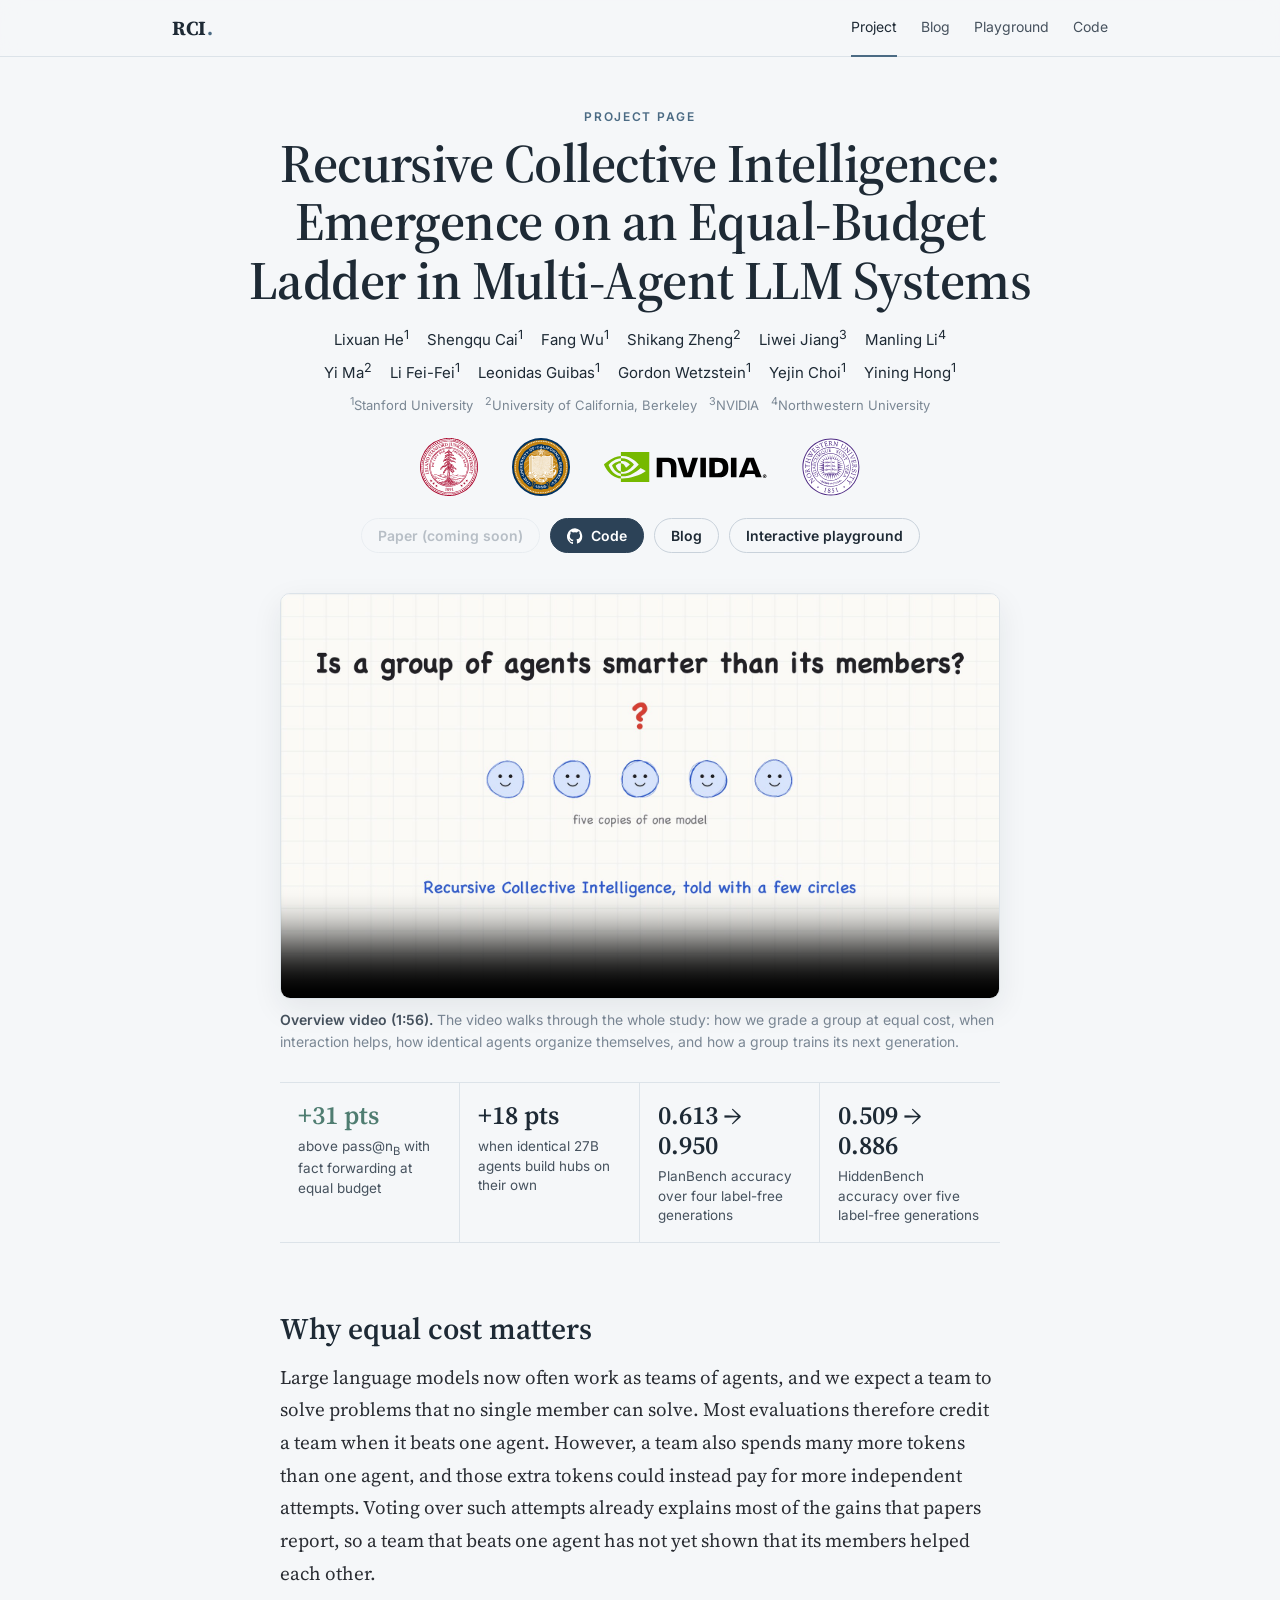
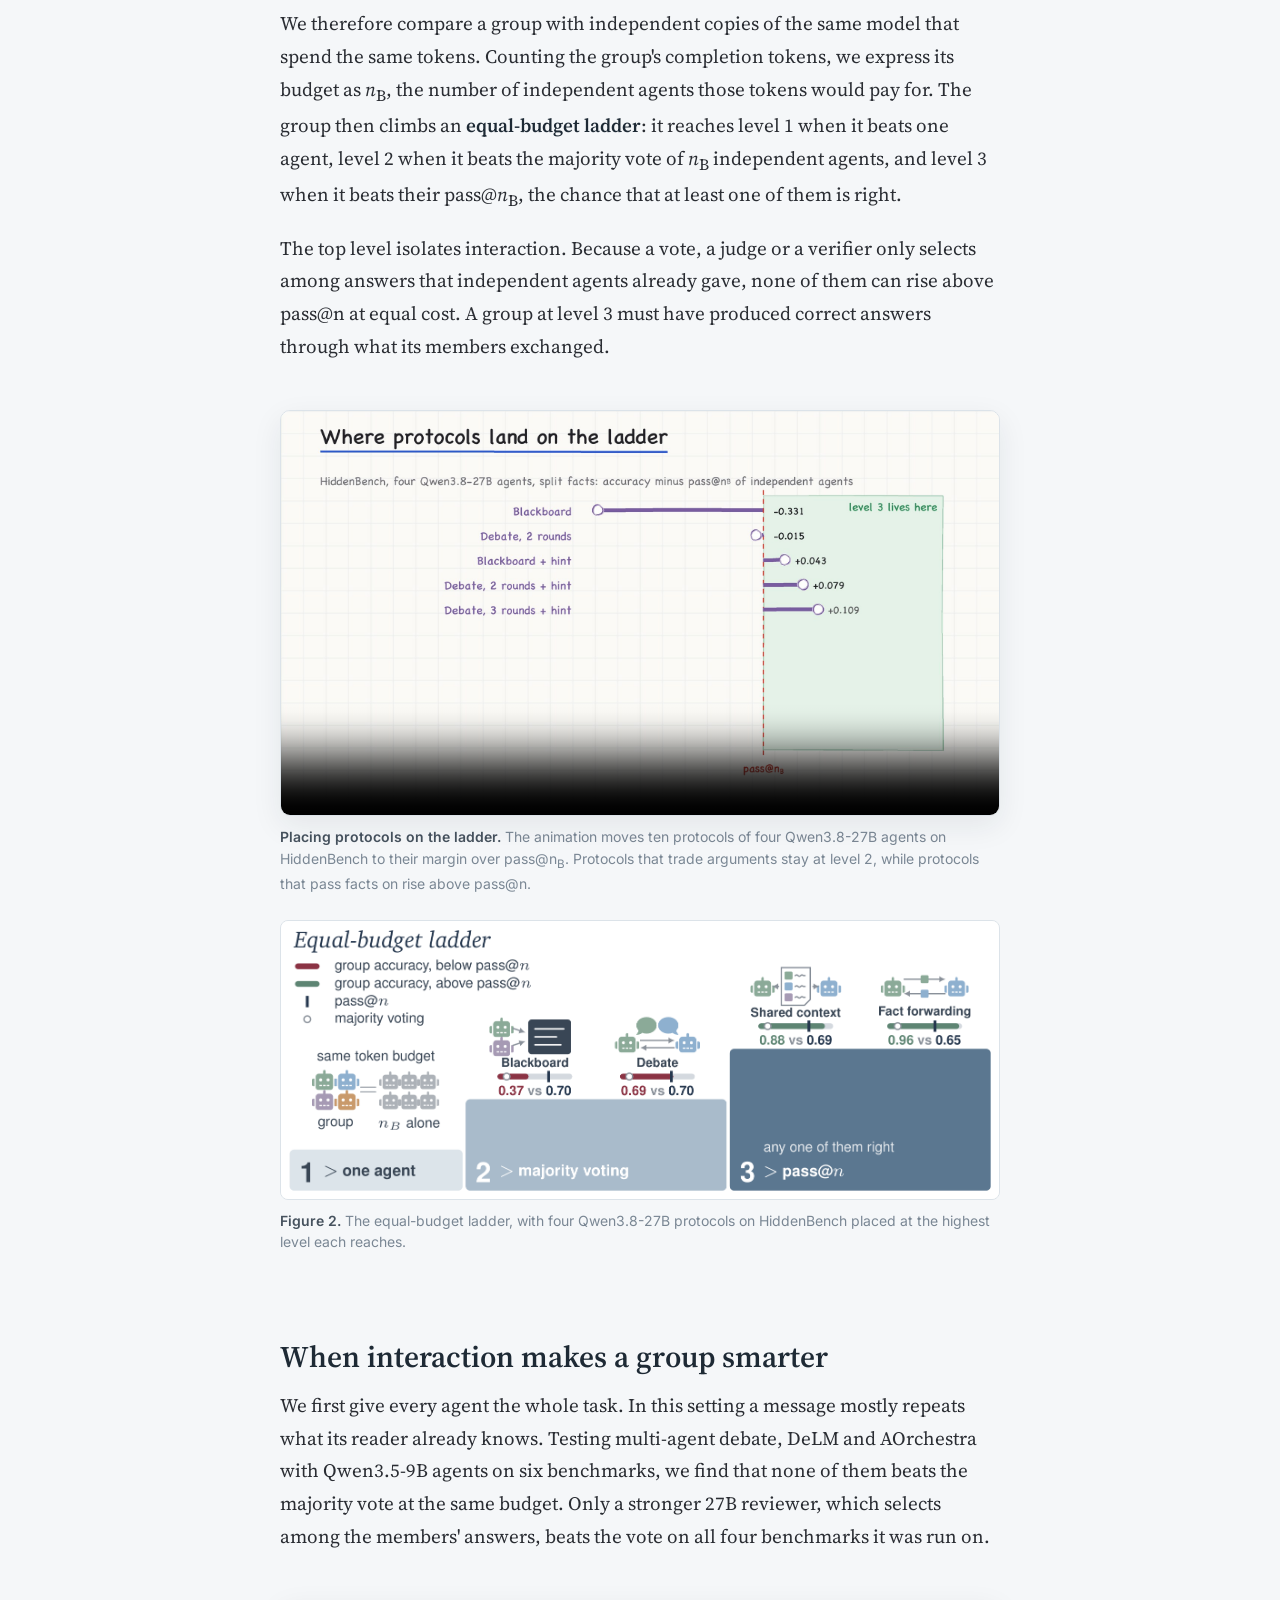
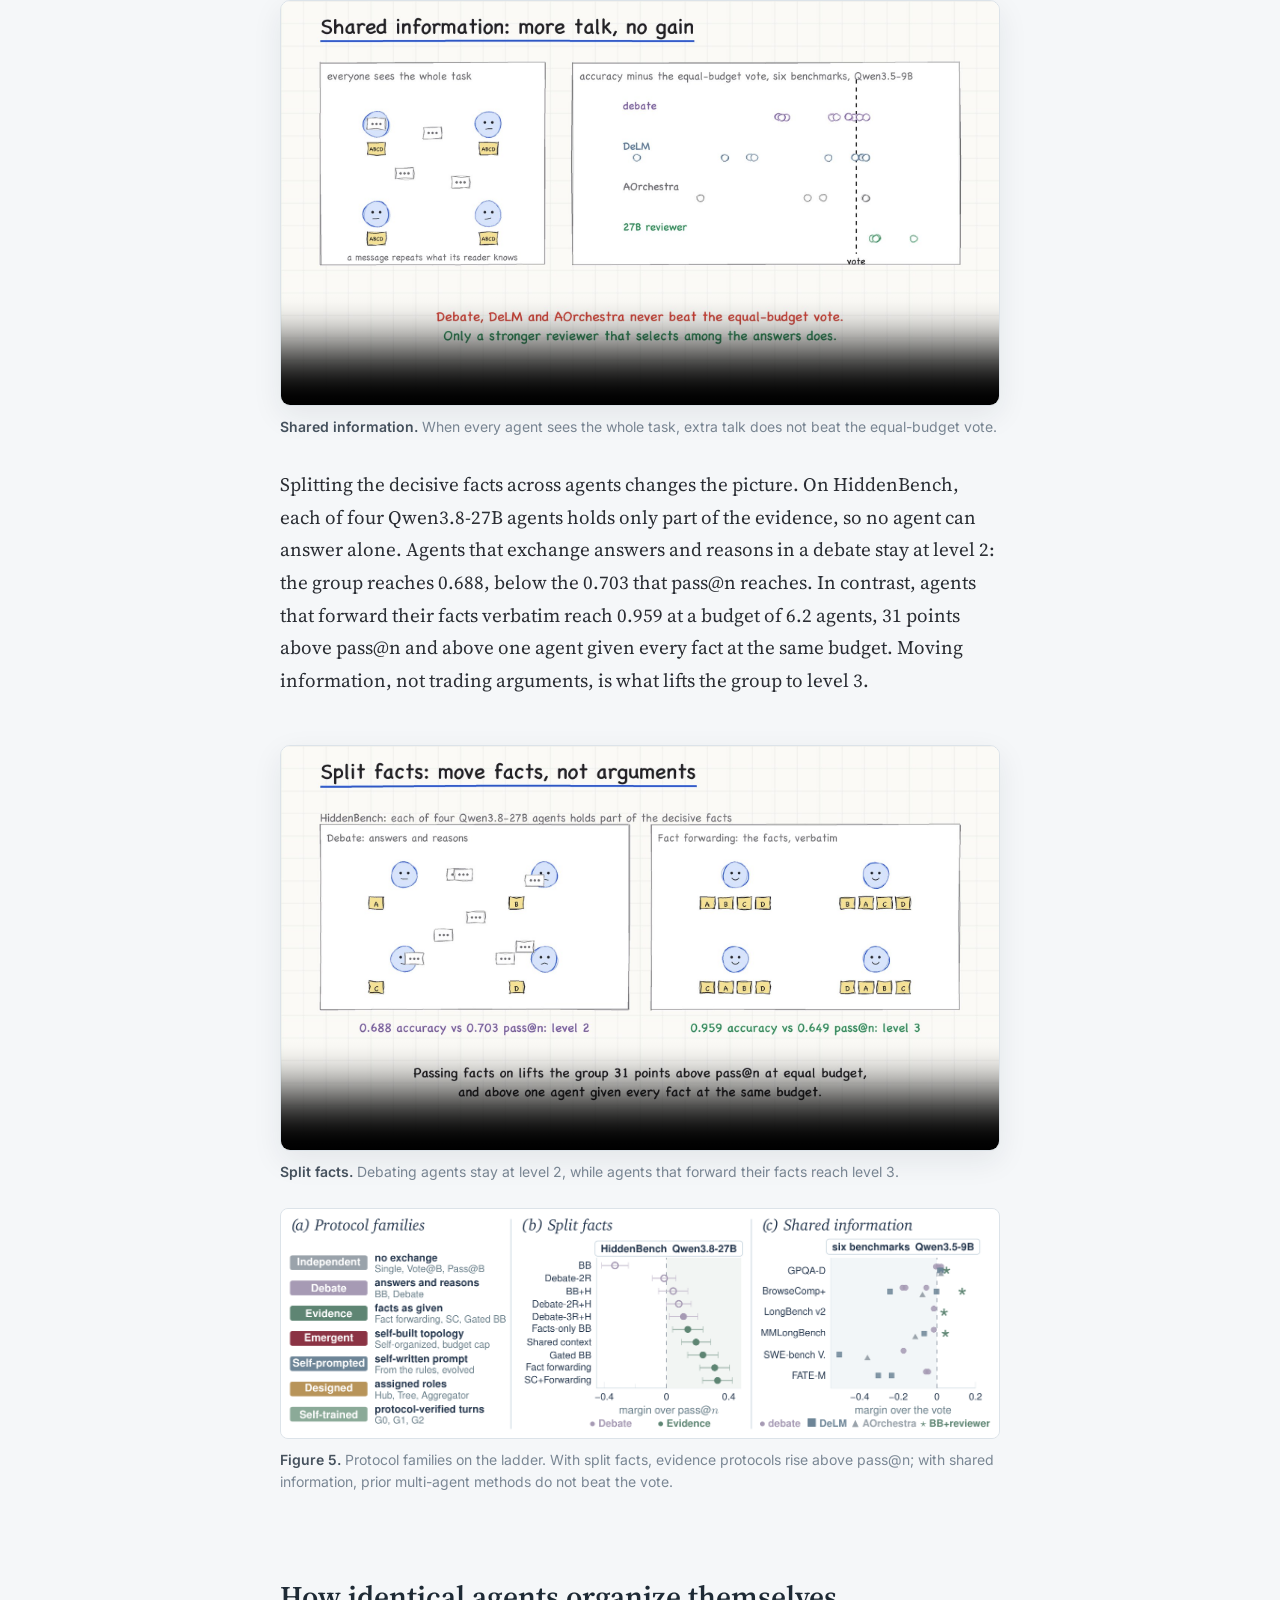
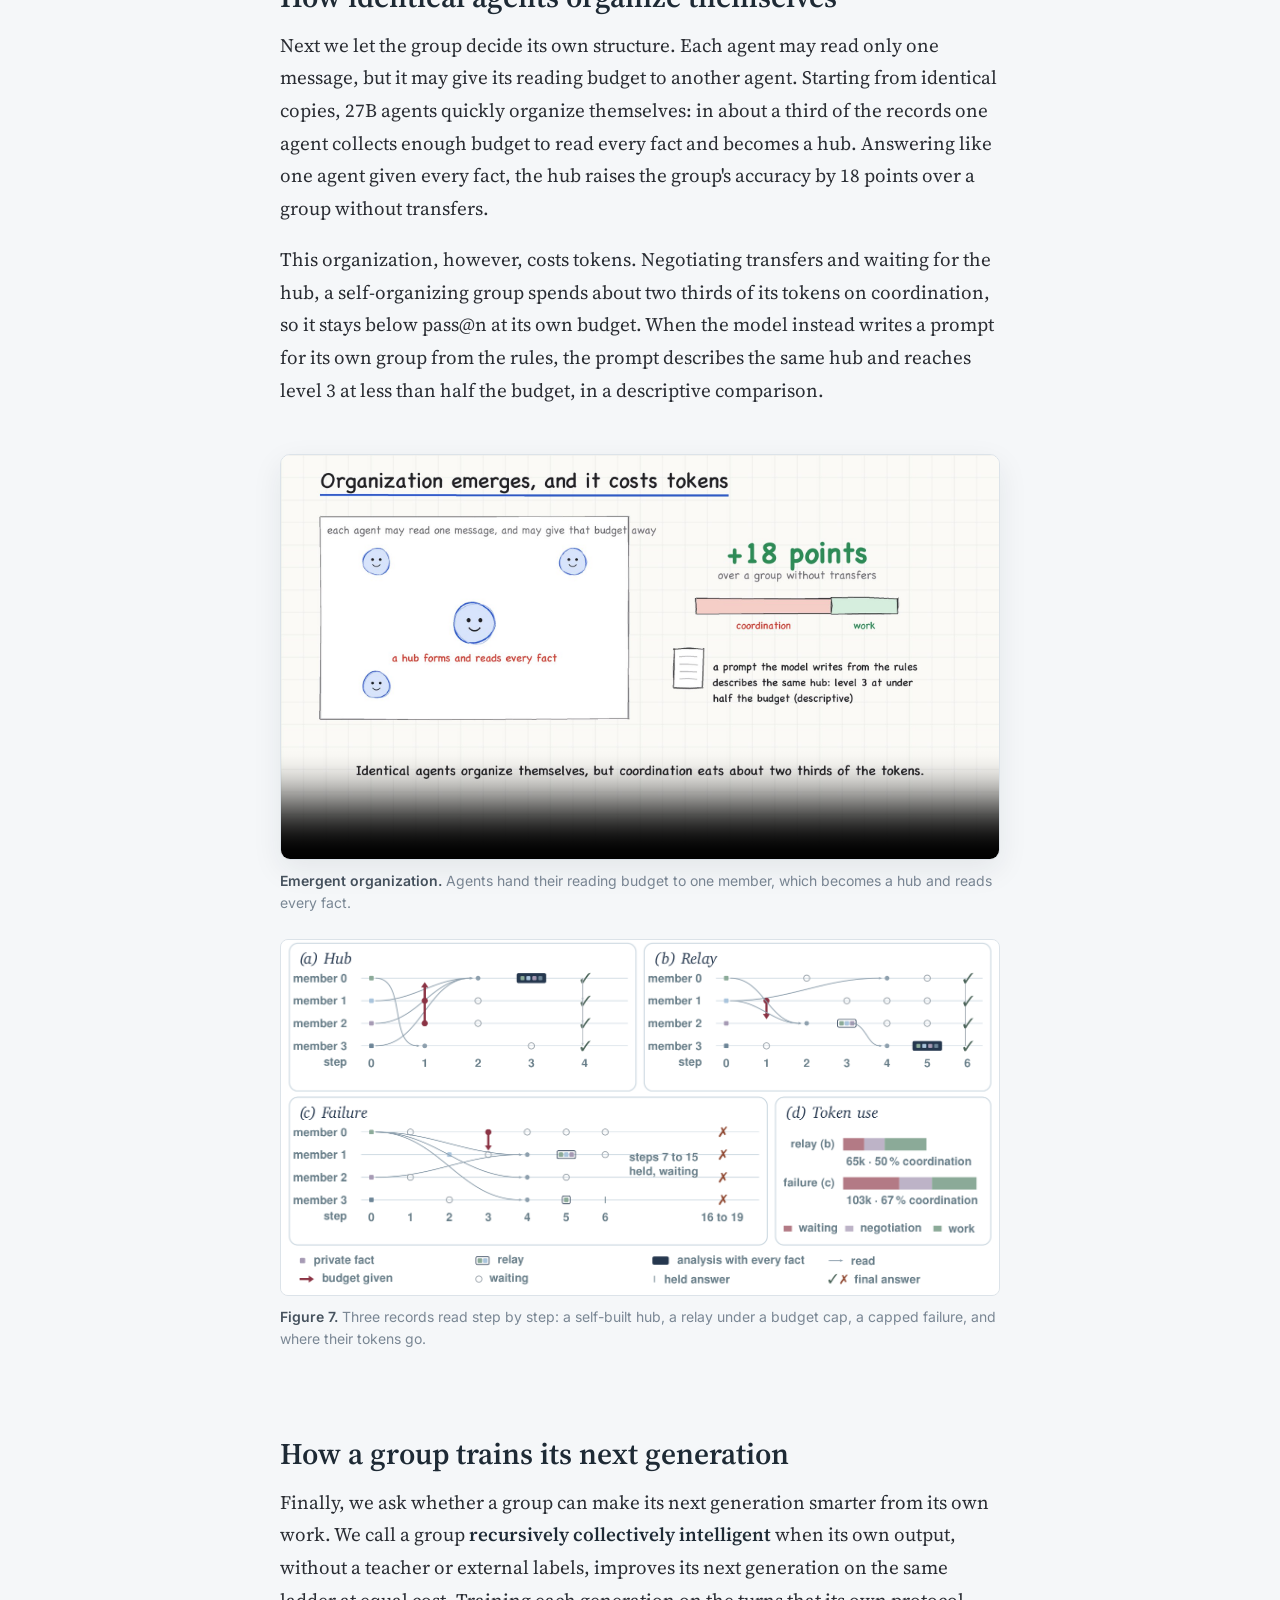
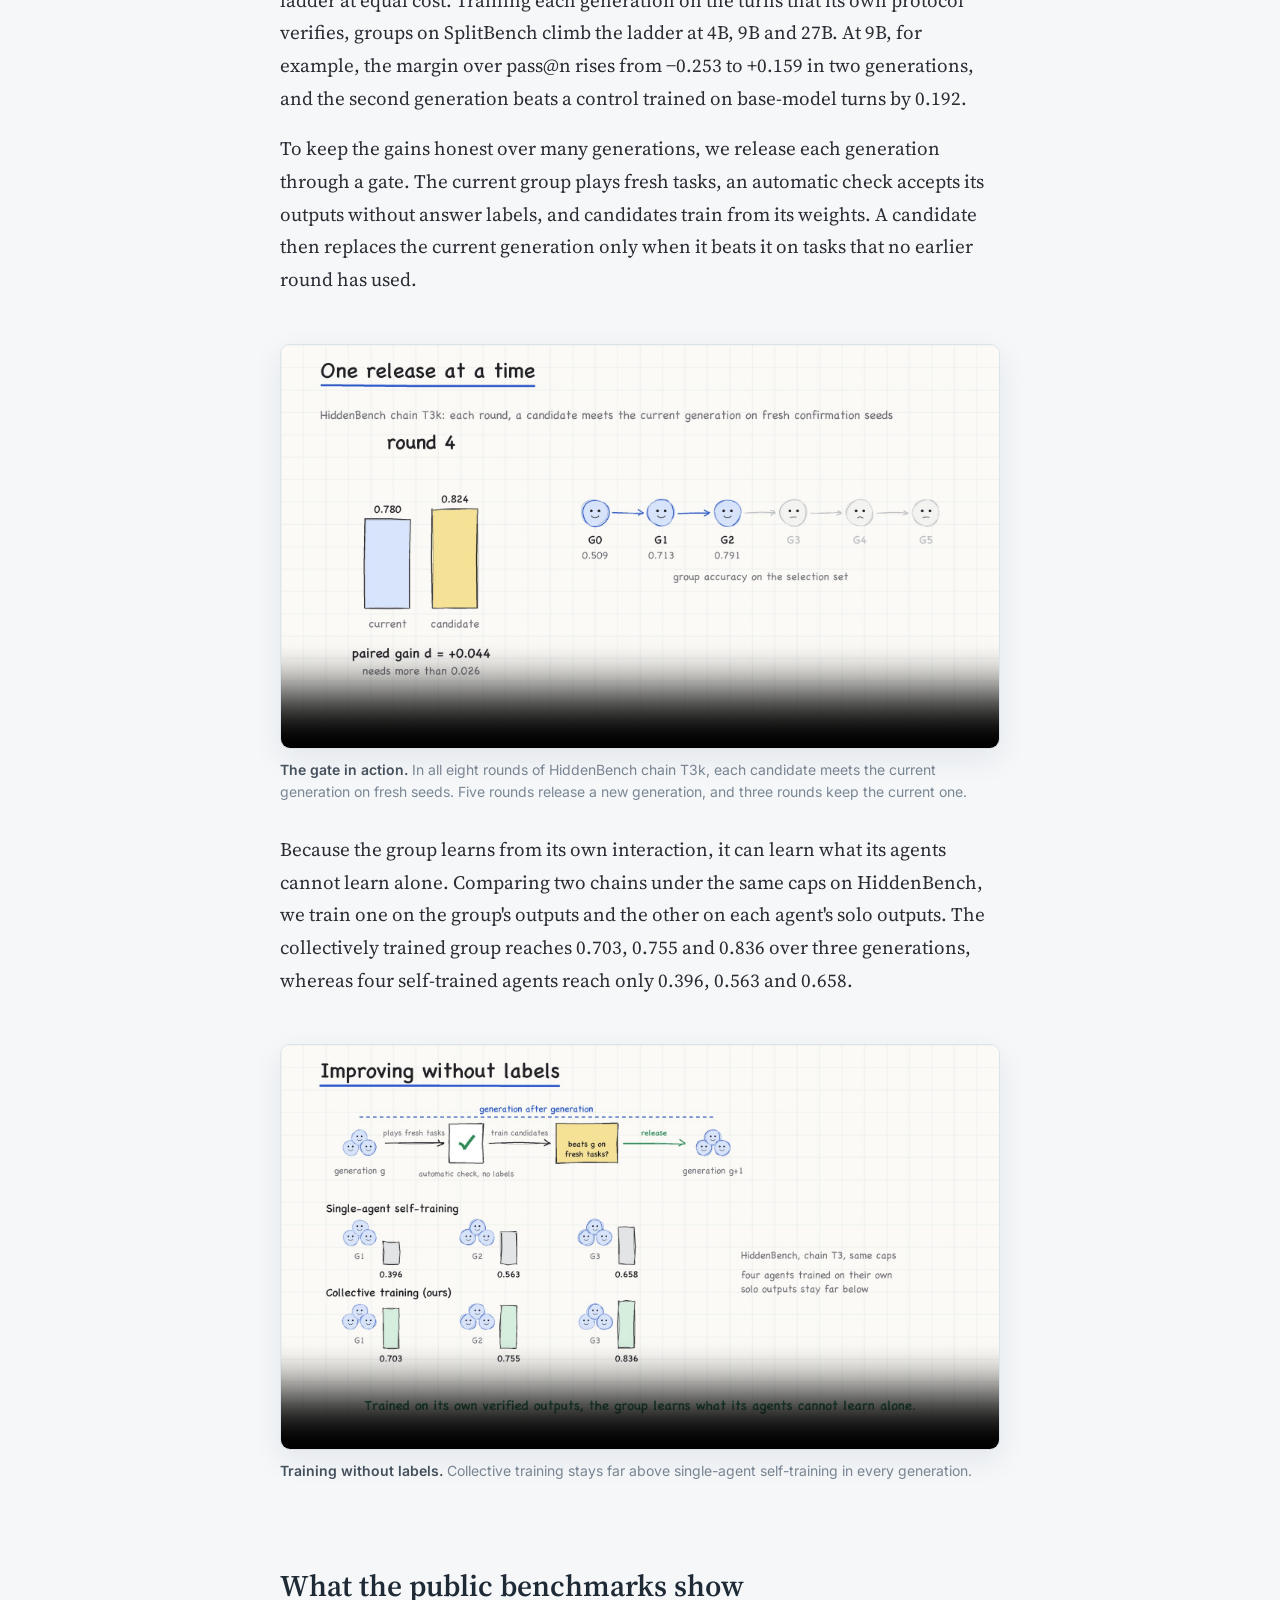
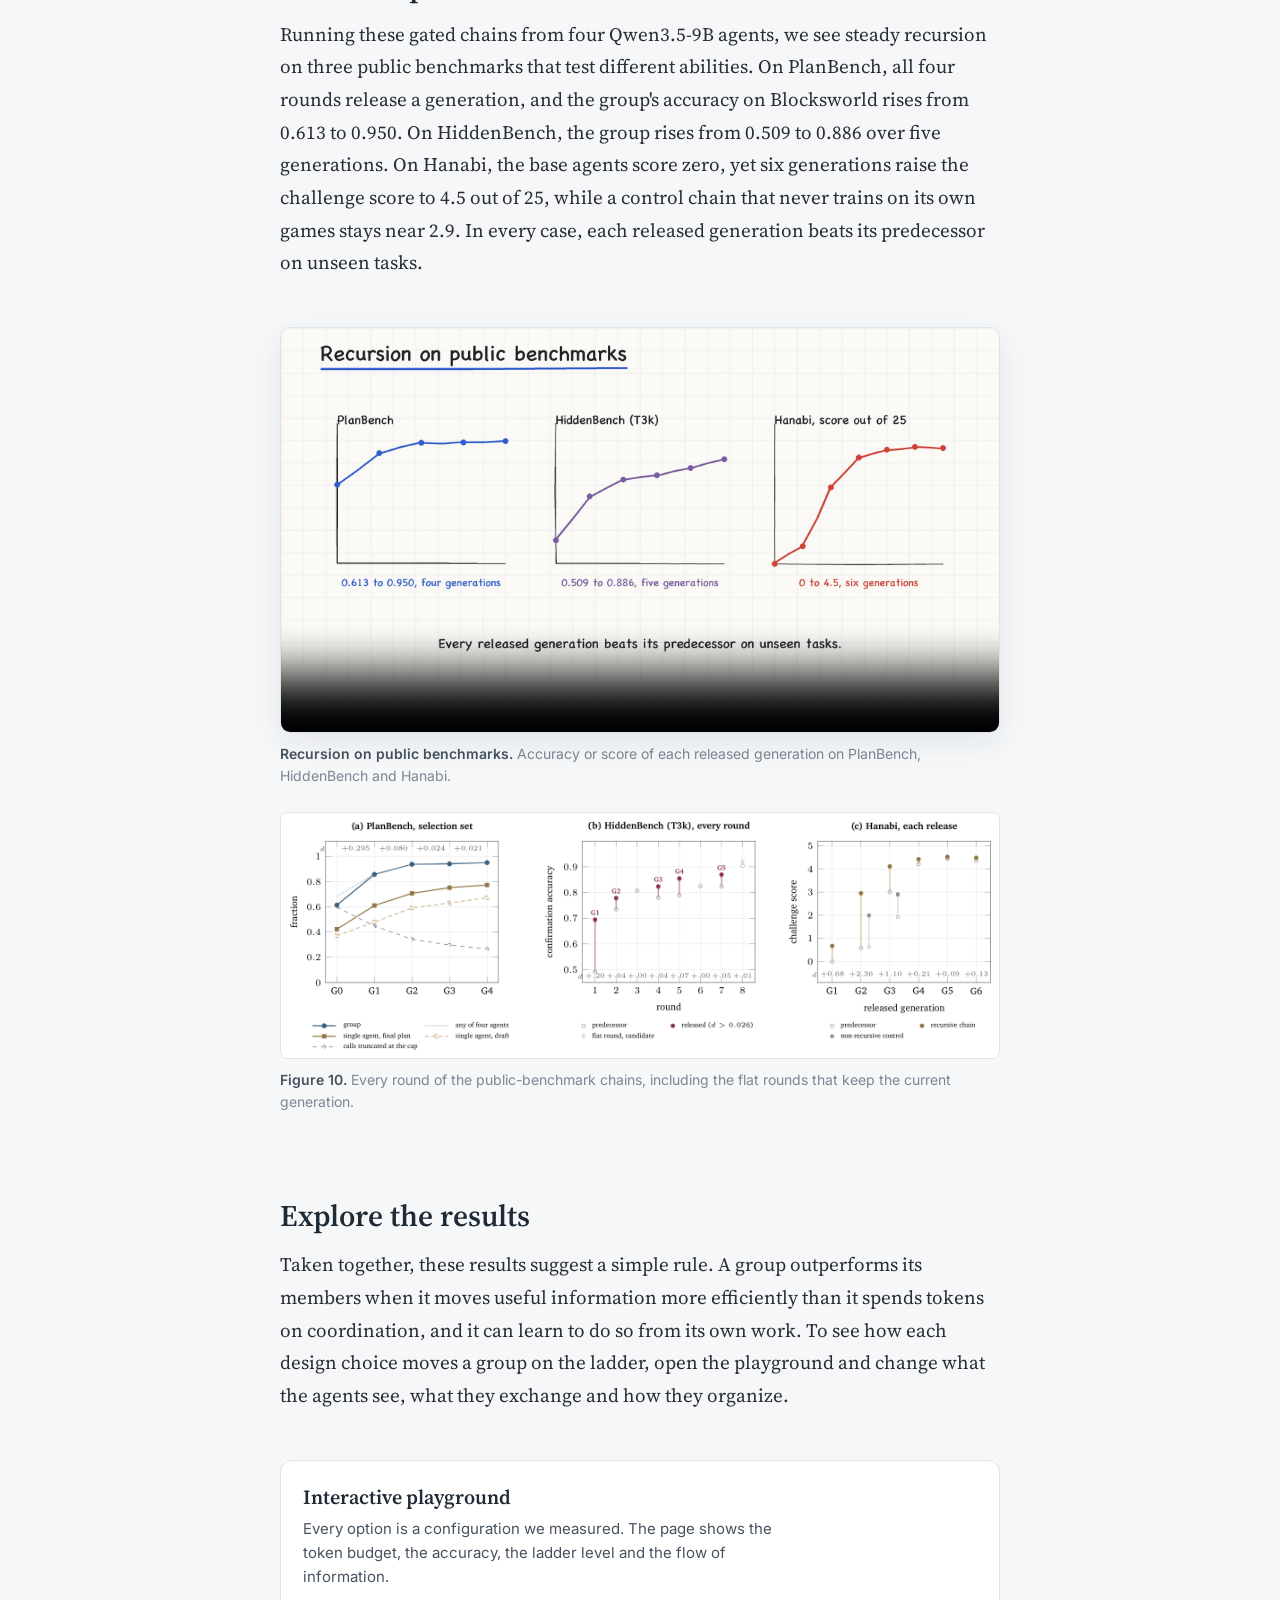
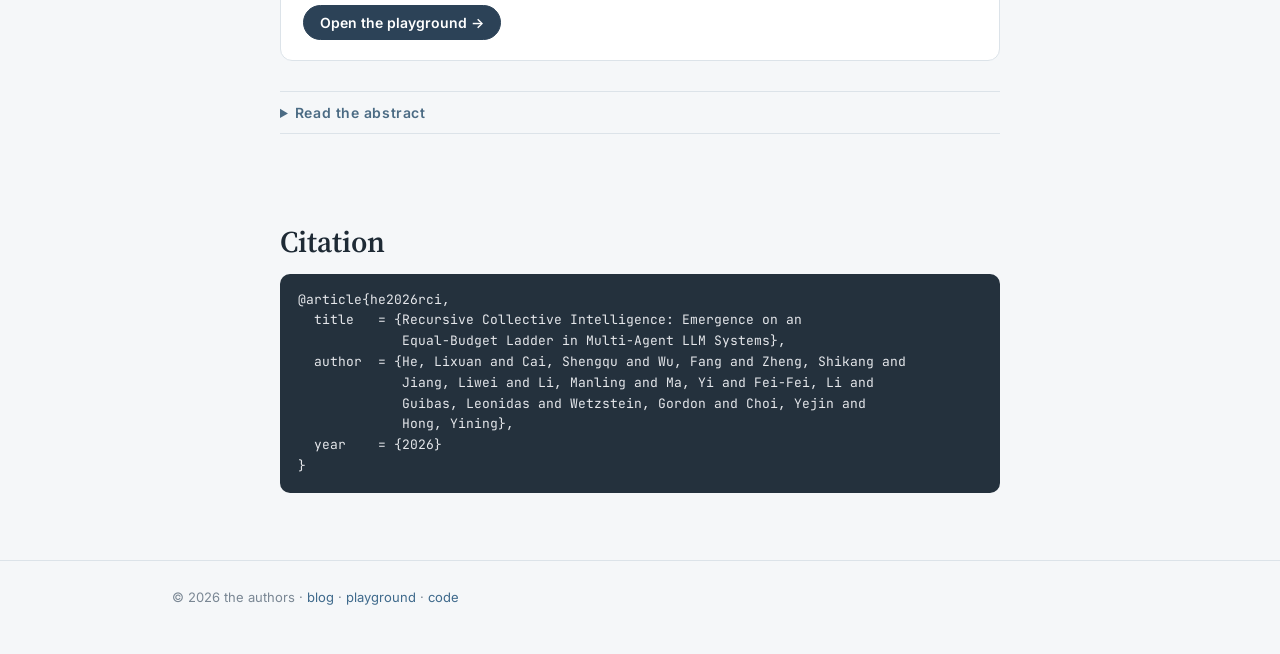
==== index.html @ ccfef48d "Homepage: authors in two rows; affiliation logos (Stanford, UC Berkeley, NVIDIA, Northwestern) Co-Au" ====
<!DOCTYPE html>
<html lang="en">
<head>
<meta charset="utf-8">
<meta name="viewport" content="width=device-width, initial-scale=1, viewport-fit=cover">
<title>Recursive Collective Intelligence</title>
<meta name="description" content="Recursive Collective Intelligence: Emergence on an Equal-Budget Ladder in Multi-Agent LLM Systems.">
<meta property="og:title" content="Recursive Collective Intelligence">
<meta property="og:description" content="When does interaction make a group of LLM agents smarter at equal cost, and can a group improve its next generation from its own work?">
<meta property="og:image" content="video/overview_poster.jpg">
<link rel="preconnect" href="https://fonts.googleapis.com"><link rel="preconnect" href="https://fonts.gstatic.com" crossorigin>
<link href="https://fonts.googleapis.com/css2?family=Inter:wght@400;500;600;700&family=Source+Serif+4:ital,opsz,wght@0,8..60,400;0,8..60,600;0,8..60,700;1,8..60,400&family=JetBrains+Mono:wght@400;600&display=swap" rel="stylesheet">
<link rel="stylesheet" href="assets/style.css">
<style>
  .head{text-align:center;padding:52px 0 8px}
  .head h1.title{margin-left:auto;margin-right:auto;max-width:900px}
  .head .authors,.head .btns{justify-content:center}
  .head .affils{text-align:center}
  .logos{display:flex;flex-wrap:wrap;justify-content:center;align-items:center;gap:34px;margin:22px 0 4px}
  .logos img{display:block;height:58px;width:auto}
  .logos img.word{height:30px}
  @media (max-width:520px){.logos{gap:20px}.logos img{height:44px}.logos img.word{height:24px}}
  main section{padding:4px 0}
  .col figure{margin:26px 0}
  .stats{margin:30px 0 8px}
  .stats .n{font-size:26px}
  .cta{display:flex;flex-wrap:wrap;gap:16px;align-items:center;justify-content:space-between;border:1px solid var(--line);background:#fff;border-radius:12px;padding:20px 22px;margin:26px 0}
  .cta h3{margin:0 0 4px;font-size:20px}
  .cta p{margin:0;color:var(--ink2);max-width:470px;font-size:15px}
  details.abs{border-top:1px solid var(--line);border-bottom:1px solid var(--line);padding:12px 0;margin:30px 0}
  details.abs summary{cursor:pointer;font:600 14px var(--sans);color:var(--accent);letter-spacing:.04em}
  details.abs p{margin-top:12px}
</style>
</head>
<body>
<div class="topbar"><div class="wrap">
  <a class="brand" href="./">RCI<span>.</span></a>
  <div class="nav-links"><a class="on" href="./">Project</a><a href="blog/">Blog</a><a href="playground/">Playground</a><a href="https://github.com/lixuan27/RCI-official">Code</a></div>
</div></div>

<main class="wrap">
<header class="head">
  <div class="kicker">Project page</div>
  <h1 class="title">Recursive Collective Intelligence: Emergence on an Equal-Budget Ladder in Multi-Agent LLM Systems</h1>
  <div class="authors"><span>Lixuan He<sup>1</sup></span><span>Shengqu Cai<sup>1</sup></span><span>Fang Wu<sup>1</sup></span><span>Shikang Zheng<sup>2</sup></span><span>Liwei Jiang<sup>3</sup></span><span>Manling Li<sup>4</sup></span></div>
  <div class="authors" style="margin-top:6px"><span>Yi Ma<sup>2</sup></span><span>Li Fei-Fei<sup>1</sup></span><span>Leonidas Guibas<sup>1</sup></span><span>Gordon Wetzstein<sup>1</sup></span><span>Yejin Choi<sup>1</sup></span><span>Yining Hong<sup>1</sup></span></div>
  <div class="affils"><sup>1</sup>Stanford University &nbsp; <sup>2</sup>University of California, Berkeley &nbsp; <sup>3</sup>NVIDIA &nbsp; <sup>4</sup>Northwestern University</div>
  <div class="logos">
    <img src="assets/logos/stanford.svg" alt="Stanford University" class="seal">
    <img src="assets/logos/berkeley.svg" alt="University of California, Berkeley" class="seal">
    <img src="assets/logos/nvidia.svg" alt="NVIDIA" class="word">
    <img src="assets/logos/northwestern.svg" alt="Northwestern University" class="seal">
  </div>
  <div class="btns">
    <a class="btn off" aria-disabled="true">Paper (coming soon)</a>
    <a class="btn" href="https://github.com/lixuan27/RCI-official"><svg viewBox="0 0 24 24" fill="currentColor"><path d="M12 .5a12 12 0 0 0-3.8 23.4c.6.1.8-.3.8-.6v-2.2c-3.3.7-4-1.4-4-1.4-.6-1.4-1.4-1.8-1.4-1.8-1.1-.7.1-.7.1-.7 1.2.1 1.8 1.2 1.8 1.2 1.1 1.8 2.8 1.3 3.5 1 .1-.8.4-1.3.8-1.6-2.7-.3-5.5-1.3-5.5-6 0-1.3.5-2.4 1.2-3.2-.1-.3-.5-1.5.1-3.2 0 0 1-.3 3.3 1.2a11.5 11.5 0 0 1 6 0C17.3 4.6 18.3 5 18.3 5c.7 1.7.3 2.9.1 3.2.8.8 1.2 1.9 1.2 3.2 0 4.6-2.8 5.6-5.5 5.9.4.4.8 1.1.8 2.2v3.3c0 .3.2.7.8.6A12 12 0 0 0 12 .5"/></svg>Code</a>
    <a class="btn ghost" href="blog/">Blog</a>
    <a class="btn ghost" href="playground/">Interactive playground</a>
  </div>
</header>

<div class="col">
  <figure>
    <div class="video"><video src="video/overview.mp4" poster="video/overview_poster.jpg" controls preload="metadata" playsinline></video></div>
    <figcaption><b>Overview video (1:56).</b> The video walks through the whole study: how we grade a group at equal cost, when interaction helps, how identical agents organize themselves, and how a group trains its next generation.</figcaption>
  </figure>

  <div class="stats">
    <div><div class="n g">+31 pts</div><div class="t">above pass@n<sub>B</sub> with fact forwarding at equal budget</div></div>
    <div><div class="n">+18 pts</div><div class="t">when identical 27B agents build hubs on their own</div></div>
    <div><div class="n">0.613 → 0.950</div><div class="t">PlanBench accuracy over four label-free generations</div></div>
    <div><div class="n">0.509 → 0.886</div><div class="t">HiddenBench accuracy over five label-free generations</div></div>
  </div>

  <section class="prose">
    <h2 class="sec">Why equal cost matters</h2>
    <p>Large language models now often work as teams of agents, and we expect a team to solve problems that no single member can solve. Most evaluations therefore credit a team when it beats one agent. However, a team also spends many more tokens than one agent, and those extra tokens could instead pay for more independent attempts. Voting over such attempts already explains most of the gains that papers report, so a team that beats one agent has not yet shown that its members helped each other.</p>
    <p>We therefore compare a group with independent copies of the same model that spend the same tokens. Counting the group's completion tokens, we express its budget as <i>n</i><sub>B</sub>, the number of independent agents those tokens would pay for. The group then climbs an <b>equal-budget ladder</b>: it reaches level 1 when it beats one agent, level 2 when it beats the majority vote of <i>n</i><sub>B</sub> independent agents, and level 3 when it beats their pass@<i>n</i><sub>B</sub>, the chance that at least one of them is right.</p>
    <p>The top level isolates interaction. Because a vote, a judge or a verifier only selects among answers that independent agents already gave, none of them can rise above pass@n at equal cost. A group at level 3 must have produced correct answers through what its members exchanged.</p>
  </section>
  <figure>
    <div class="video"><video src="video/ladder.mp4" poster="video/ladder_poster.jpg" controls muted loop preload="metadata" playsinline></video></div>
    <figcaption><b>Placing protocols on the ladder.</b> The animation moves ten protocols of four Qwen3.8-27B agents on HiddenBench to their margin over pass@n<sub>B</sub>. Protocols that trade arguments stay at level 2, while protocols that pass facts on rise above pass@n.</figcaption>
  </figure>
  <figure><img src="assets/fig/fig2.png" alt="The equal-budget ladder"><figcaption><b>Figure 2.</b> The equal-budget ladder, with four Qwen3.8-27B protocols on HiddenBench placed at the highest level each reaches.</figcaption></figure>

  <section class="prose">
    <h2 class="sec">When interaction makes a group smarter</h2>
    <p>We first give every agent the whole task. In this setting a message mostly repeats what its reader already knows. Testing multi-agent debate, DeLM and AOrchestra with Qwen3.5-9B agents on six benchmarks, we find that none of them beats the majority vote at the same budget. Only a stronger 27B reviewer, which selects among the members' answers, beats the vote on all four benchmarks it was run on.</p>
  </section>
  <figure>
    <div class="video"><video src="video/clip_shared.mp4" poster="video/clip_shared.jpg" controls muted loop preload="metadata" playsinline></video></div>
    <figcaption><b>Shared information.</b> When every agent sees the whole task, extra talk does not beat the equal-budget vote.</figcaption>
  </figure>
  <section class="prose">
    <p>Splitting the decisive facts across agents changes the picture. On HiddenBench, each of four Qwen3.8-27B agents holds only part of the evidence, so no agent can answer alone. Agents that exchange answers and reasons in a debate stay at level 2: the group reaches 0.688, below the 0.703 that pass@n reaches. In contrast, agents that forward their facts verbatim reach 0.959 at a budget of 6.2 agents, 31 points above pass@n and above one agent given every fact at the same budget. Moving information, not trading arguments, is what lifts the group to level 3.</p>
  </section>
  <figure>
    <div class="video"><video src="video/clip_facts.mp4" poster="video/clip_facts.jpg" controls muted loop preload="metadata" playsinline></video></div>
    <figcaption><b>Split facts.</b> Debating agents stay at level 2, while agents that forward their facts reach level 3.</figcaption>
  </figure>
  <figure><img src="assets/fig/fig5.png" alt="Protocol families on the ladder"><figcaption><b>Figure 5.</b> Protocol families on the ladder. With split facts, evidence protocols rise above pass@n; with shared information, prior multi-agent methods do not beat the vote.</figcaption></figure>

  <section class="prose">
    <h2 class="sec">How identical agents organize themselves</h2>
    <p>Next we let the group decide its own structure. Each agent may read only one message, but it may give its reading budget to another agent. Starting from identical copies, 27B agents quickly organize themselves: in about a third of the records one agent collects enough budget to read every fact and becomes a hub. Answering like one agent given every fact, the hub raises the group's accuracy by 18 points over a group without transfers.</p>
    <p>This organization, however, costs tokens. Negotiating transfers and waiting for the hub, a self-organizing group spends about two thirds of its tokens on coordination, so it stays below pass@n at its own budget. When the model instead writes a prompt for its own group from the rules, the prompt describes the same hub and reaches level 3 at less than half the budget, in a descriptive comparison.</p>
  </section>
  <figure>
    <div class="video"><video src="video/clip_org.mp4" poster="video/clip_org.jpg" controls muted loop preload="metadata" playsinline></video></div>
    <figcaption><b>Emergent organization.</b> Agents hand their reading budget to one member, which becomes a hub and reads every fact.</figcaption>
  </figure>
  <figure><img src="assets/fig/fig7.png" alt="How identical agents organize"><figcaption><b>Figure 7.</b> Three records read step by step: a self-built hub, a relay under a budget cap, a capped failure, and where their tokens go.</figcaption></figure>

  <section class="prose">
    <h2 class="sec">How a group trains its next generation</h2>
    <p>Finally, we ask whether a group can make its next generation smarter from its own work. We call a group <b>recursively collectively intelligent</b> when its own output, without a teacher or external labels, improves its next generation on the same ladder at equal cost. Training each generation on the turns that its own protocol verifies, groups on SplitBench climb the ladder at 4B, 9B and 27B. At 9B, for example, the margin over pass@n rises from −0.253 to +0.159 in two generations, and the second generation beats a control trained on base-model turns by 0.192.</p>
    <p>To keep the gains honest over many generations, we release each generation through a gate. The current group plays fresh tasks, an automatic check accepts its outputs without answer labels, and candidates train from its weights. A candidate then replaces the current generation only when it beats it on tasks that no earlier round has used.</p>
  </section>
  <figure>
    <div class="video"><video src="video/chain.mp4" poster="video/chain_poster.jpg" controls muted loop preload="metadata" playsinline></video></div>
    <figcaption><b>The gate in action.</b> In all eight rounds of HiddenBench chain T3k, each candidate meets the current generation on fresh seeds. Five rounds release a new generation, and three rounds keep the current one.</figcaption>
  </figure>
  <section class="prose">
    <p>Because the group learns from its own interaction, it can learn what its agents cannot learn alone. Comparing two chains under the same caps on HiddenBench, we train one on the group's outputs and the other on each agent's solo outputs. The collectively trained group reaches 0.703, 0.755 and 0.836 over three generations, whereas four self-trained agents reach only 0.396, 0.563 and 0.658.</p>
  </section>
  <figure>
    <div class="video"><video src="video/clip_train.mp4" poster="video/clip_train.jpg" controls muted loop preload="metadata" playsinline></video></div>
    <figcaption><b>Training without labels.</b> Collective training stays far above single-agent self-training in every generation.</figcaption>
  </figure>

  <section class="prose">
    <h2 class="sec">What the public benchmarks show</h2>
    <p>Running these gated chains from four Qwen3.5-9B agents, we see steady recursion on three public benchmarks that test different abilities. On PlanBench, all four rounds release a generation, and the group's accuracy on Blocksworld rises from 0.613 to 0.950. On HiddenBench, the group rises from 0.509 to 0.886 over five generations. On Hanabi, the base agents score zero, yet six generations raise the challenge score to 4.5 out of 25, while a control chain that never trains on its own games stays near 2.9. In every case, each released generation beats its predecessor on unseen tasks.</p>
  </section>
  <figure>
    <div class="video"><video src="video/clip_bench.mp4" poster="video/clip_bench.jpg" controls muted loop preload="metadata" playsinline></video></div>
    <figcaption><b>Recursion on public benchmarks.</b> Accuracy or score of each released generation on PlanBench, HiddenBench and Hanabi.</figcaption>
  </figure>
  <figure><img src="assets/fig/fig10.png" alt="Every round of the public-benchmark chains"><figcaption><b>Figure 10.</b> Every round of the public-benchmark chains, including the flat rounds that keep the current generation.</figcaption></figure>

  <section class="prose">
    <h2 class="sec">Explore the results</h2>
    <p>Taken together, these results suggest a simple rule. A group outperforms its members when it moves useful information more efficiently than it spends tokens on coordination, and it can learn to do so from its own work. To see how each design choice moves a group on the ladder, open the playground and change what the agents see, what they exchange and how they organize.</p>
  </section>
  <div class="cta"><div><h3>Interactive playground</h3><p>Every option is a configuration we measured. The page shows the token budget, the accuracy, the ladder level and the flow of information.</p></div><a class="btn" href="playground/">Open the playground →</a></div>

  <details class="abs"><summary>Read the abstract</summary>
    <div class="prose"><p>Large language models increasingly work as teams of agents, and a team is expected to solve problems beyond the reach of any single member. Most evaluations credit a team for outperforming a single agent, without accounting for the additional computation: a team may consume many times the tokens of one agent, and a plain vote over independent answers already explains most of the reported gain. Two questions therefore remain open: when does interaction itself make a group smarter, and can a group improve its next generation by learning from its own work? We answer both with the <b>equal-budget ladder</b>, which grades a group against independent agents at three levels: outperforming a single agent, a compute-matched majority vote, and compute-matched pass@n. On this ladder we define <b>Recursive Collective Intelligence (RCI)</b> as a group whose own output, without a teacher or external labels, makes its next generation smarter at equal cost. Three findings follow. First, interaction improves collective intelligence when it moves information across agents: forwarding split facts lifts groups above pass@n by up to 31 percentage points across three model scales. Second, organization emerges spontaneously: identical 27B agents form hubs and improve accuracy by 18 percentage points; encoding their organization in a prompt enables them to reach level 3 at less than half the token budget in a descriptive comparison. Third, groups recursively improve themselves: two generations of label-free training progressively climb the ladder, with the second 9B generation surpassing both pass@n and a control trained on base-model turns. A group therefore outperforms its members when it forwards useful information more efficiently than it spends tokens on coordination, and learns to do so from its own work.</p></div>
  </details>

  <section>
    <h2 class="sec">Citation</h2>
<pre class="bib">@article{he2026rci,
  title   = {Recursive Collective Intelligence: Emergence on an
             Equal-Budget Ladder in Multi-Agent LLM Systems},
  author  = {He, Lixuan and Cai, Shengqu and Wu, Fang and Zheng, Shikang and
             Jiang, Liwei and Li, Manling and Ma, Yi and Fei-Fei, Li and
             Guibas, Leonidas and Wetzstein, Gordon and Choi, Yejin and
             Hong, Yining},
  year    = {2026}
}</pre>
  </section>
</div>
</main>
<footer><div class="wrap">© 2026 the authors · <a href="blog/">blog</a> · <a href="playground/">playground</a> · <a href="https://github.com/lixuan27/RCI-official">code</a></div></footer>
</body>
</html>
---- assets/style.css ----
:root{
  --paper:#f5f7f9;--paper2:#eaeff3;--ink:#1e2a35;--ink2:#46525e;--mute:#7a8794;--line:#dce3e9;--card:#ffffff;
  --accent:#4b6b84;--navy:#2c4257;--sage:#4f7d71;--crim:#9a4a57;--plum:#6f6590;--sand:#a08c63;--slate:#6c8496;--sky:#3f6a8c;
  --serif:"Source Serif 4","Iowan Old Style",Georgia,serif;
  --sans:"Inter",-apple-system,"Segoe UI",Roboto,"Helvetica Neue",Arial,sans-serif;
  --mono:"JetBrains Mono",ui-monospace,SFMono-Regular,Menlo,monospace;
  --col:720px;--wide:980px;
}
*{box-sizing:border-box}
html{scroll-behavior:smooth;scroll-padding-top:70px}
body{margin:0;background:var(--paper);color:var(--ink);font-family:var(--sans);font-size:16px;line-height:1.6;-webkit-font-smoothing:antialiased}
a{color:var(--sky);text-decoration:none;text-underline-offset:3px}a:hover{text-decoration:underline}
img,video{max-width:100%;display:block}
.wrap{max-width:var(--wide);margin:0 auto;padding-left:max(22px,env(safe-area-inset-left,0px));padding-right:max(22px,env(safe-area-inset-right,0px))}
.col{max-width:var(--col);margin-left:auto;margin-right:auto}
.prose{max-width:var(--col);margin:0 auto}

/* top bar */
.topbar{position:sticky;top:0;z-index:30;background:rgba(245,247,249,.9);backdrop-filter:blur(10px);border-bottom:1px solid var(--line)}
.topbar .wrap{display:flex;align-items:center;gap:22px;height:56px}
.brand{font-family:var(--serif);font-weight:700;font-size:20px;color:var(--ink);letter-spacing:.2px}
.brand span{color:var(--accent)}
.brand:hover{text-decoration:none}
.nav-links{margin-left:auto;display:flex;gap:24px;font-size:14px}
.nav-links a{color:var(--ink2);padding:17px 0;border-bottom:2px solid transparent}
.nav-links a:hover{text-decoration:none;color:var(--ink)}
.nav-links a.on{color:var(--ink);border-bottom-color:var(--accent)}
.progress{position:fixed;top:0;left:0;height:2px;background:var(--accent);z-index:40;width:0}

/* type */
.kicker{font:600 12px var(--sans);letter-spacing:.14em;color:var(--accent);text-transform:uppercase}
h1.title{font-family:var(--serif);font-weight:600;font-size:clamp(34px,5vw,54px);line-height:1.08;letter-spacing:-.01em;color:var(--ink);margin:10px 0 16px;text-wrap:balance}
.dek{font-family:var(--serif);font-style:italic;font-size:20px;line-height:1.5;color:var(--ink2);margin:0 0 22px;text-wrap:pretty}
h2.sec{font-family:var(--serif);font-weight:600;font-size:30px;line-height:1.2;color:var(--ink);margin:56px 0 14px;text-wrap:balance}
h2.sec .num{color:var(--accent);margin-right:14px;font-weight:600}
h3{font-family:var(--serif);font-weight:600;font-size:21px;margin:30px 0 8px;color:var(--ink)}
.prose p,.prose li{font-family:var(--serif);font-size:19px;line-height:1.72;color:#2a2d33}
.prose p{margin:0 0 18px}
.prose ul{padding-left:22px;margin:0 0 18px}.prose li{margin:6px 0}
.prose b,.prose strong{font-weight:600;color:var(--ink)}
hr.rule{border:0;border-top:1px solid var(--line);margin:28px 0}

/* authors */
.authors{display:flex;flex-wrap:wrap;gap:8px 18px;font-size:15px;color:var(--ink)}
.authors span{white-space:nowrap}
.affils{font-size:13px;color:var(--mute);margin-top:8px}
.byline{font-size:13.5px;color:var(--mute);margin-top:12px}

/* buttons */
.btns{display:flex;flex-wrap:wrap;gap:10px;margin:22px 0 6px}
.btn{display:inline-flex;align-items:center;gap:8px;padding:8px 16px;border-radius:999px;font:600 14px var(--sans);border:1px solid var(--navy);color:#fff;background:var(--navy)}
.btn:hover{text-decoration:none;opacity:.9}
.btn.ghost{background:transparent;color:var(--ink);border-color:#c9d2db}
.btn.ghost:hover{background:var(--paper2)}
.btn.off{opacity:.5;pointer-events:none;background:transparent;color:var(--mute);border-color:var(--line)}
.btn svg{width:16px;height:16px}

/* table of contents */
.toc{display:grid;grid-template-columns:1fr 1fr;gap:6px 36px;border-top:1px solid var(--line);border-bottom:1px solid var(--line);padding:18px 0;margin:26px 0 30px;font-family:var(--serif);font-size:16px}
.toc a{color:var(--ink);display:flex;gap:12px}
.toc a .n{color:var(--accent);min-width:14px;font-variant-numeric:tabular-nums}
.toc a:hover{text-decoration:none;color:var(--accent)}
@media (max-width:640px){.toc{grid-template-columns:1fr}}
.toc-float{position:fixed;left:18px;bottom:18px;z-index:35}
.toc-float>button{width:38px;height:38px;border-radius:10px;border:1px solid var(--line);background:#fff;color:var(--ink2);cursor:pointer;font-size:17px;box-shadow:0 4px 14px rgba(0,0,0,.06)}
.toc-float .panel{display:none;position:absolute;bottom:46px;left:0;width:290px;background:#fff;border:1px solid var(--line);border-radius:12px;box-shadow:0 14px 36px rgba(30,30,30,.14);padding:10px}
.toc-float.open .panel{display:block}
.toc-float .panel a{display:block;padding:6px 10px;border-radius:6px;font:14px var(--serif);color:var(--ink2)}
.toc-float .panel a.on{background:var(--paper2);color:var(--accent)}
.toc-float .panel a:hover{text-decoration:none;background:var(--paper)}

/* callouts */
.callout{background:var(--paper2);border-radius:10px;padding:16px 20px;margin:22px 0}
.callout .lab{font:600 11.5px var(--sans);letter-spacing:.12em;text-transform:uppercase;color:var(--mute);margin-bottom:6px}
.callout p,.callout li{font-size:18px;margin:0}
.callout.def{border-left:3px solid var(--accent)}
.callout.res{border-left:3px solid var(--sage)}
.tldr p{font-size:18.5px}

/* media */
figure{margin:30px auto}
figure.w{max-width:var(--col)}
figure img{border-radius:8px;border:1px solid var(--line);background:#fff}
figcaption{font-size:14px;line-height:1.55;color:var(--mute);margin-top:10px}
figcaption b{color:var(--ink2);font-weight:600}
.video{position:relative;border-radius:10px;overflow:hidden;background:#fff;border:1px solid var(--line);box-shadow:0 10px 30px rgba(30,42,53,.08)}
.video video{width:100%;height:auto;display:block}

/* cards and stats */
.cards{display:grid;grid-template-columns:repeat(auto-fit,minmax(280px,1fr));gap:16px;margin:18px 0}
.card{background:var(--card);border:1px solid var(--line);border-radius:12px;padding:16px 18px;min-width:0}
.card h4{margin:0;font:600 15px var(--sans);color:var(--ink);display:flex;justify-content:space-between}
.card .sub{font-size:12.5px;color:var(--mute);margin-bottom:8px}
.card .cap{font-size:12px;color:var(--mute);margin-top:6px}
.card svg{width:100%;height:auto;display:block}
.stats{display:grid;grid-template-columns:repeat(4,minmax(0,1fr));gap:0;border-top:1px solid var(--line);border-bottom:1px solid var(--line);margin:26px 0}
.stats>div{padding:18px 18px 16px;border-right:1px solid var(--line);min-width:0}
.stats>div:last-child{border-right:0}
.stats .n{font:600 30px var(--serif);color:var(--ink);line-height:1.15}
.stats .n.g{color:var(--sage)}
.stats .t{font-size:13.5px;color:var(--ink2);margin-top:6px;line-height:1.45}
@media (max-width:820px){.stats{grid-template-columns:repeat(2,minmax(0,1fr))}.stats>div:nth-child(2){border-right:0}.stats>div:nth-child(-n+2){border-bottom:1px solid var(--line)}}
.grid2{display:grid;grid-template-columns:repeat(2,minmax(0,1fr));gap:22px}
@media (max-width:760px){.grid2{grid-template-columns:1fr}}
.big{font:600 34px var(--serif);color:var(--ink)}
.muted{color:var(--mute)}
.pill{display:inline-block;font:600 12px var(--sans);padding:2px 9px;border-radius:999px;background:var(--paper2);color:var(--ink2);border:1px solid var(--line)}
pre.bib{background:#24313d;color:#e5e7eb;border-radius:10px;padding:16px 18px;font:13px/1.6 var(--mono);overflow-x:auto}
footer{border-top:1px solid var(--line);color:var(--mute);font-size:13px;padding:26px 0 46px;margin-top:50px}
.fam-Fact{color:var(--sage)}.fam-Argue{color:var(--plum)}.fam-Self{color:var(--crim)}.fam-Notes{color:var(--slate)}.fam-Design{color:var(--sand)}.fam-Solo{color:#8a919a}
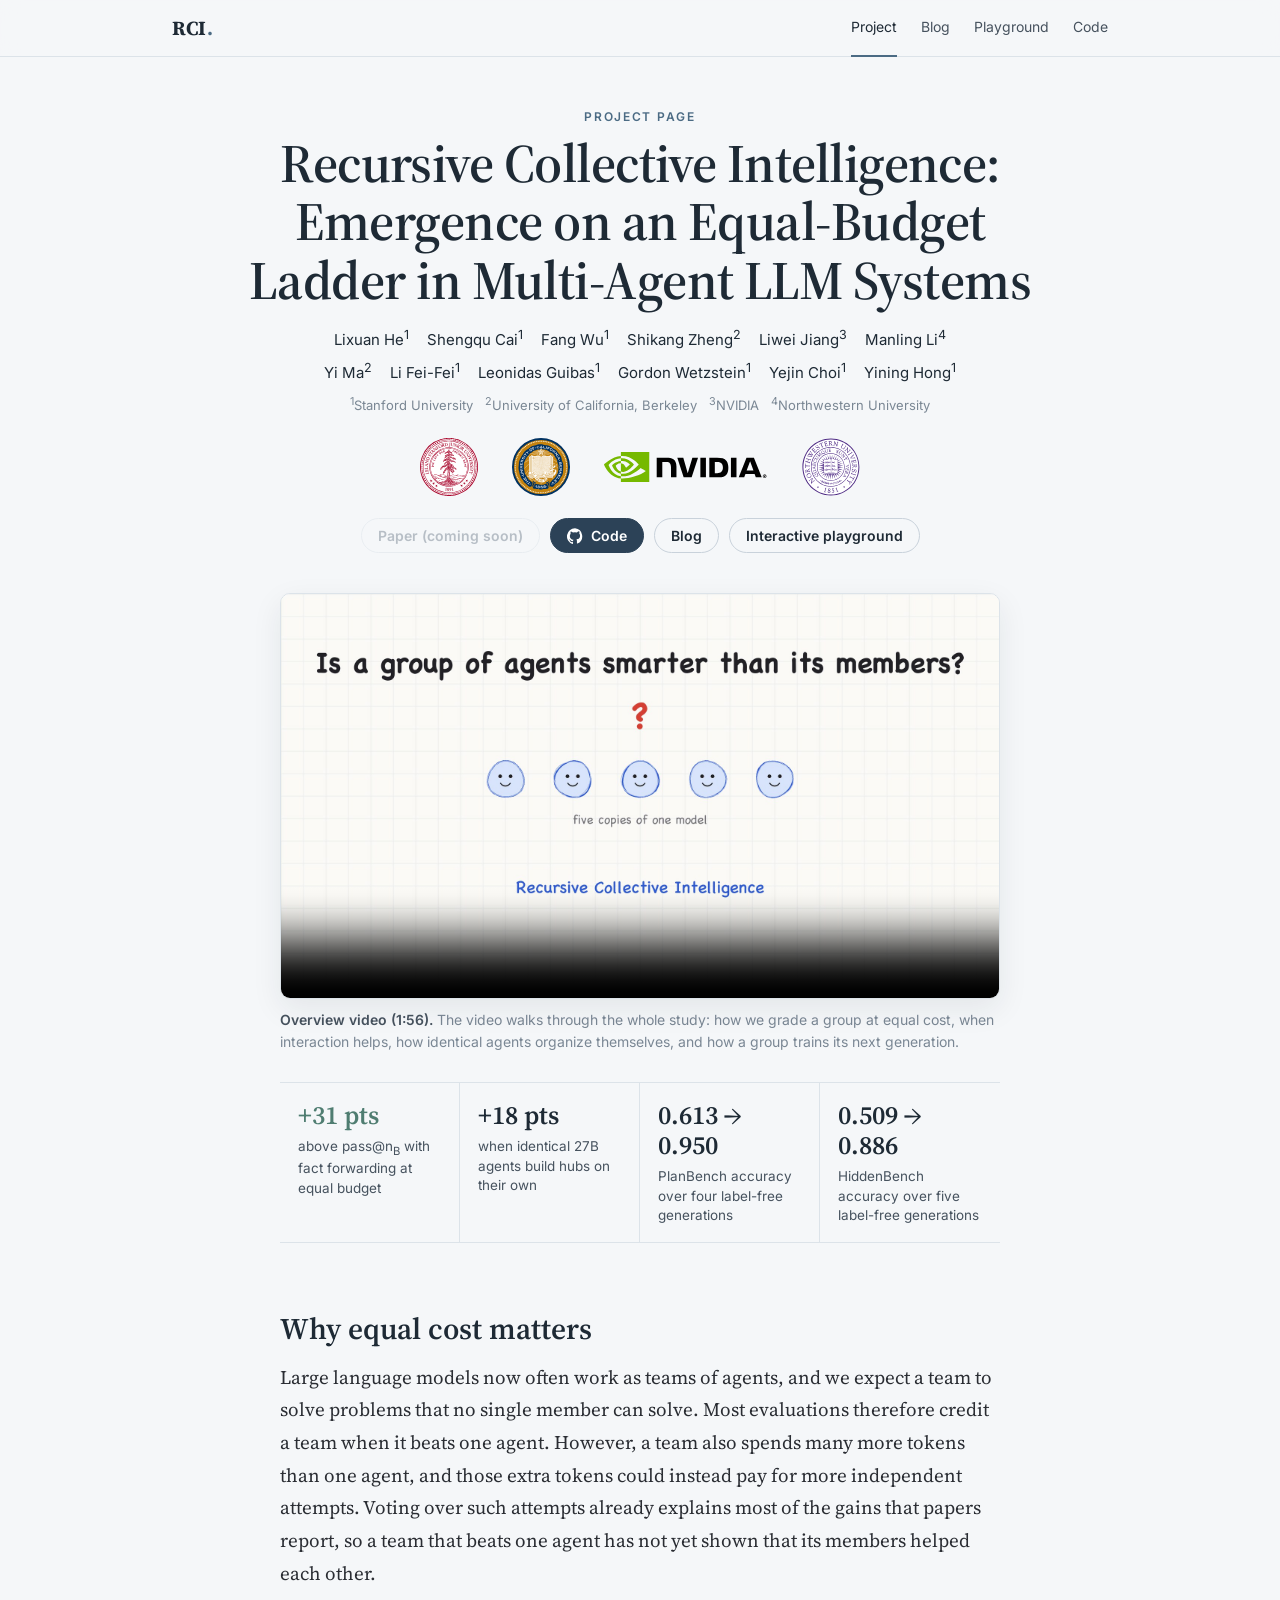
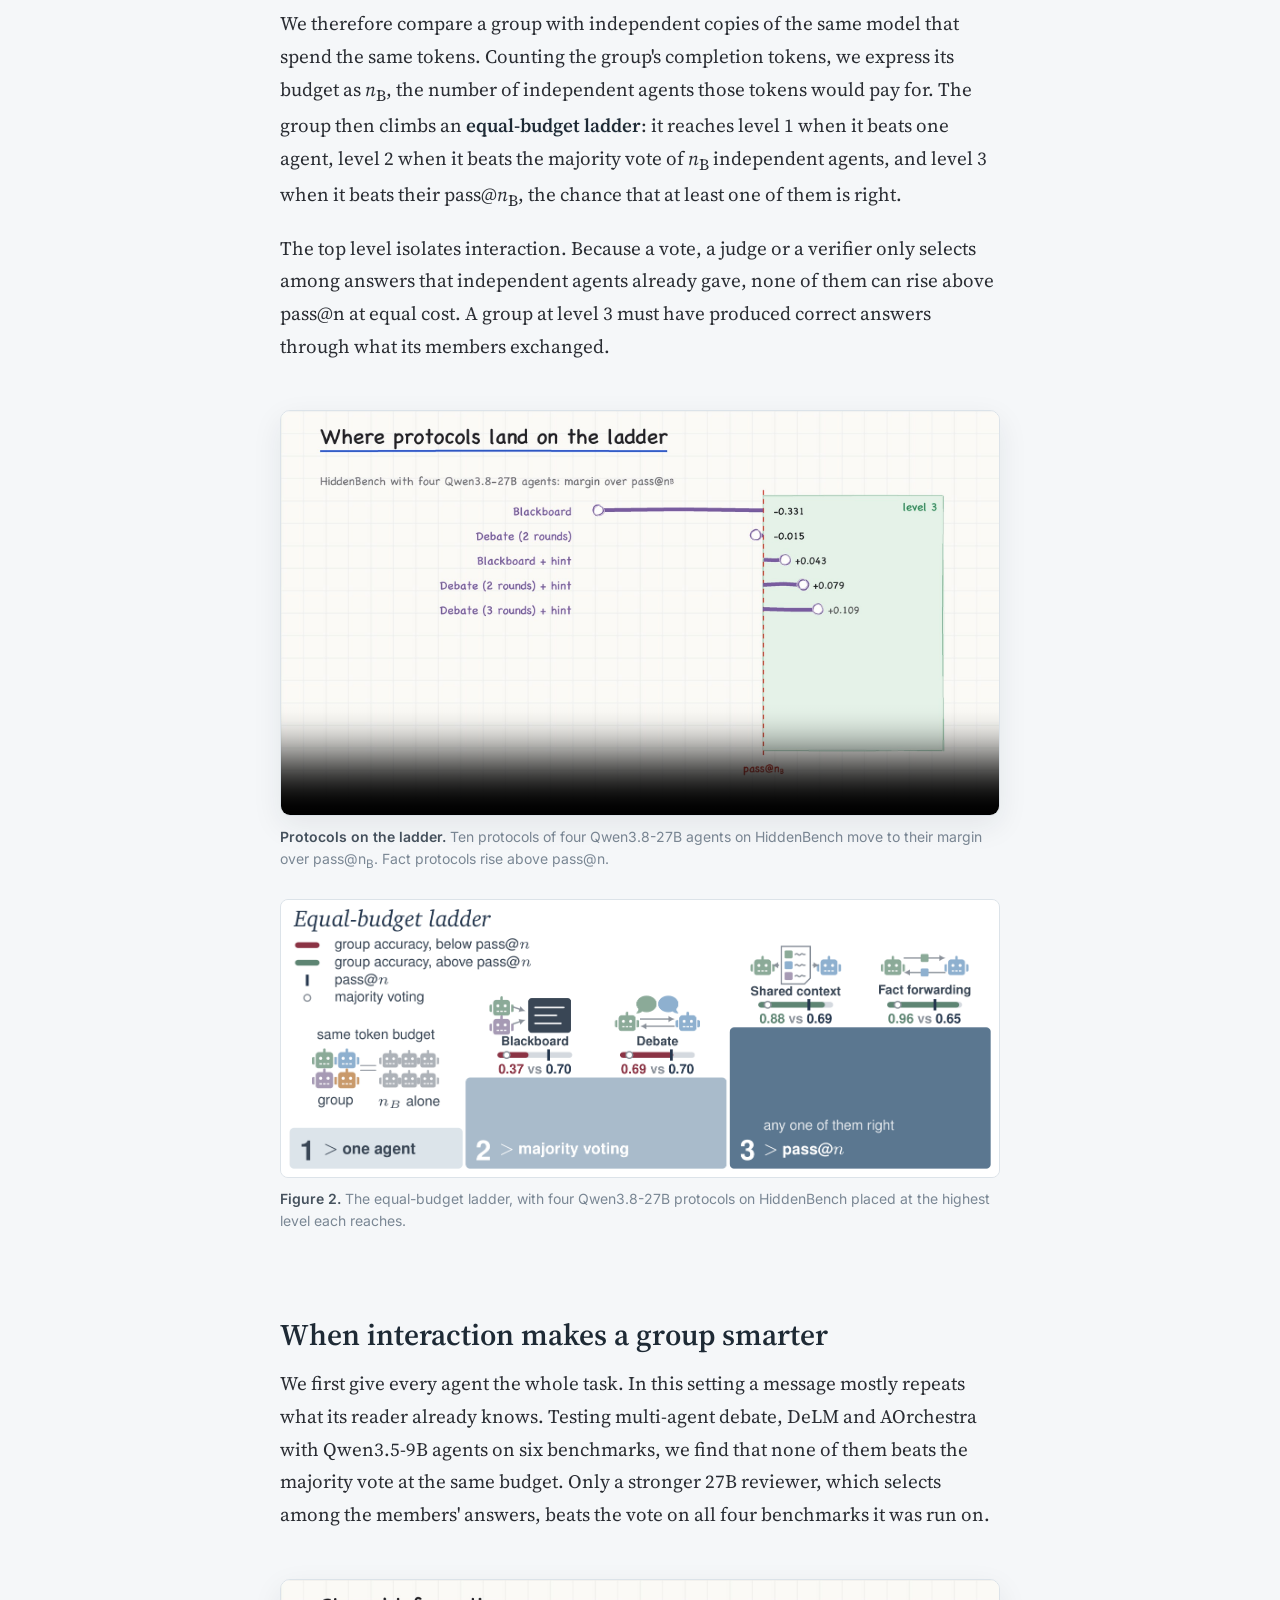
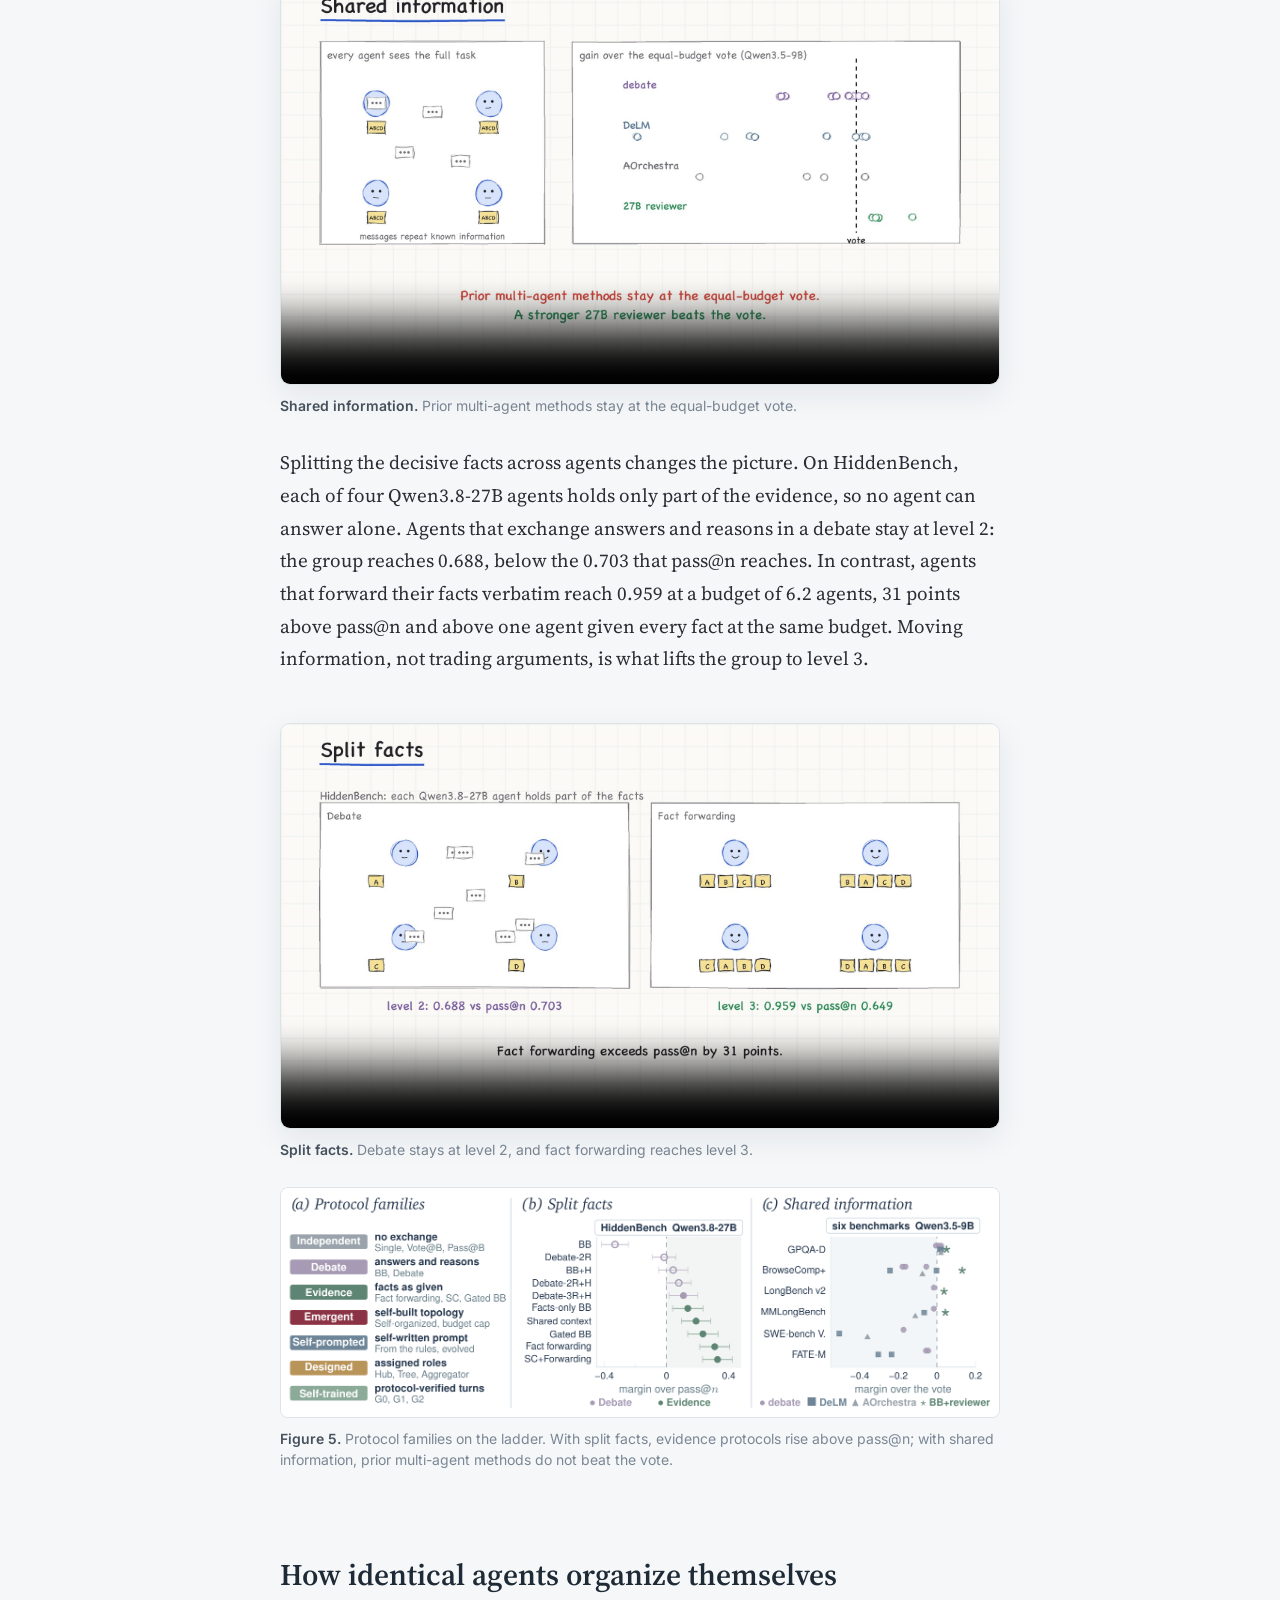
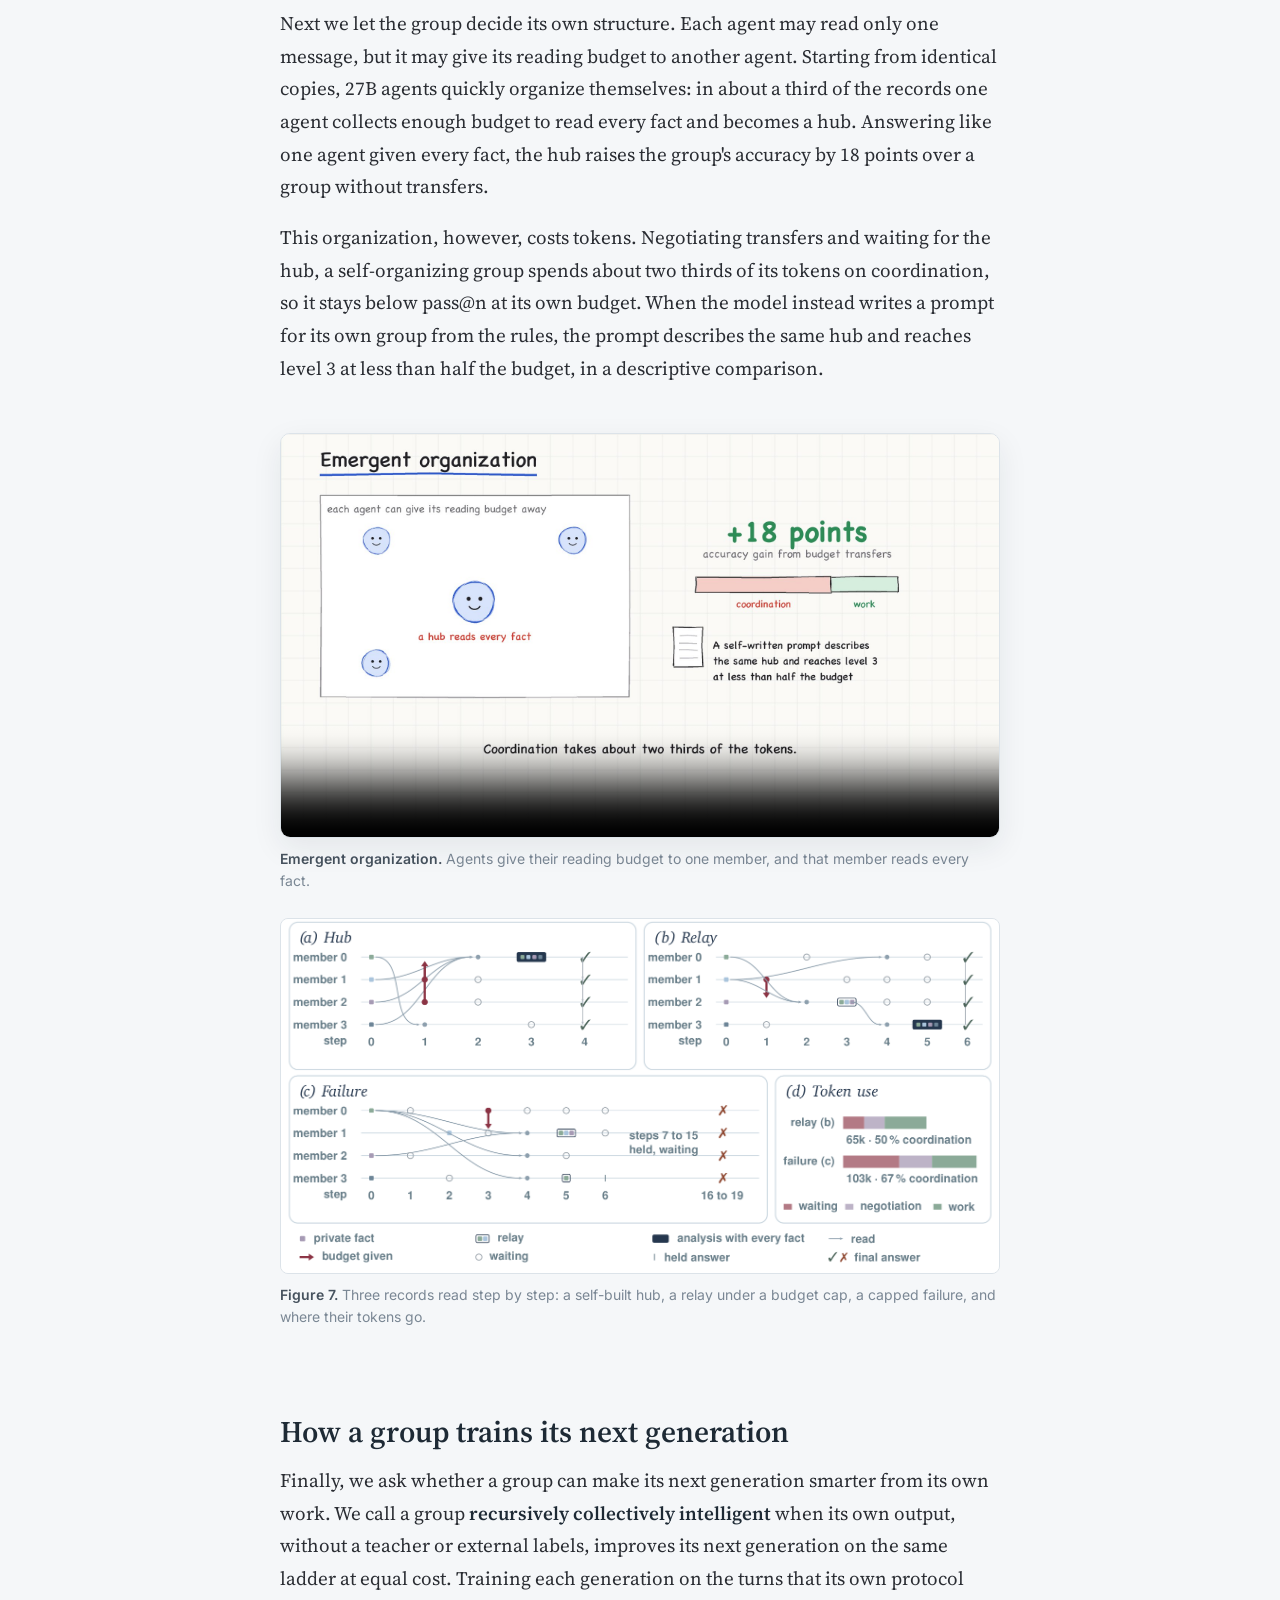
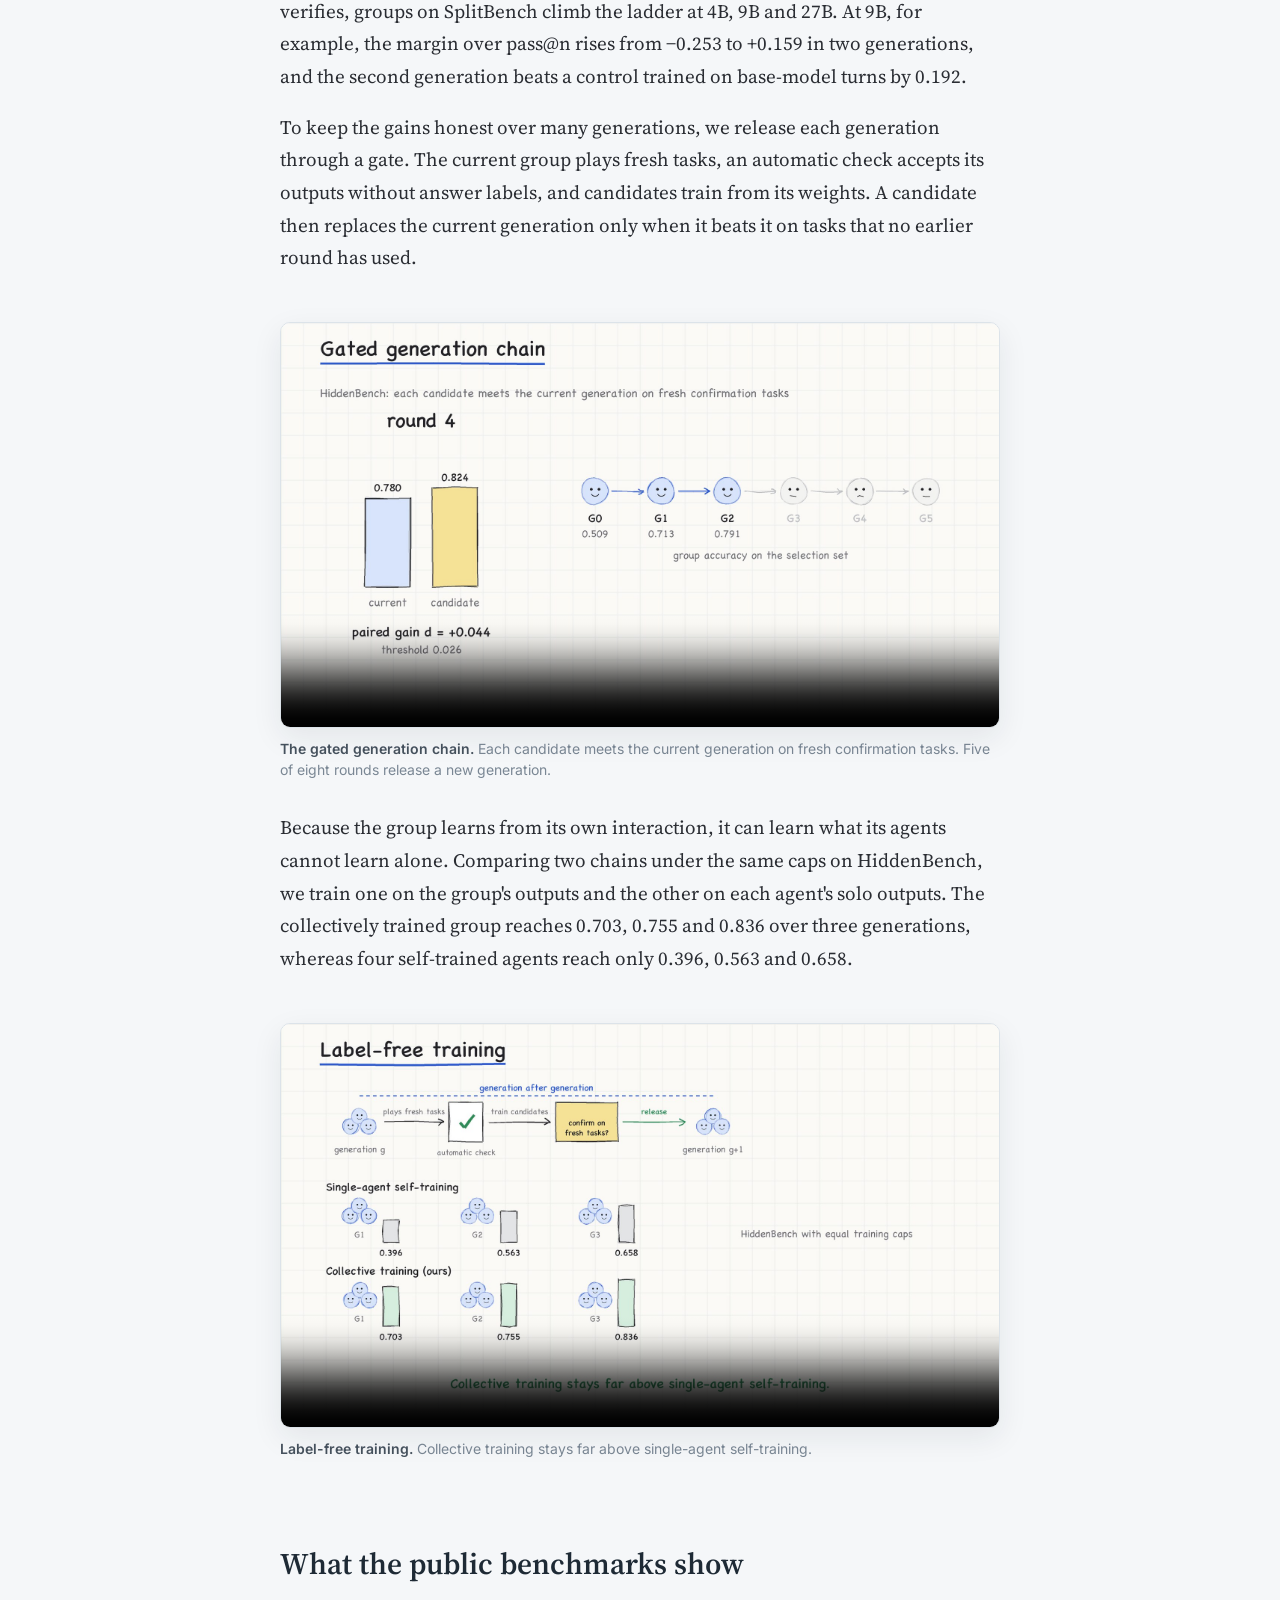
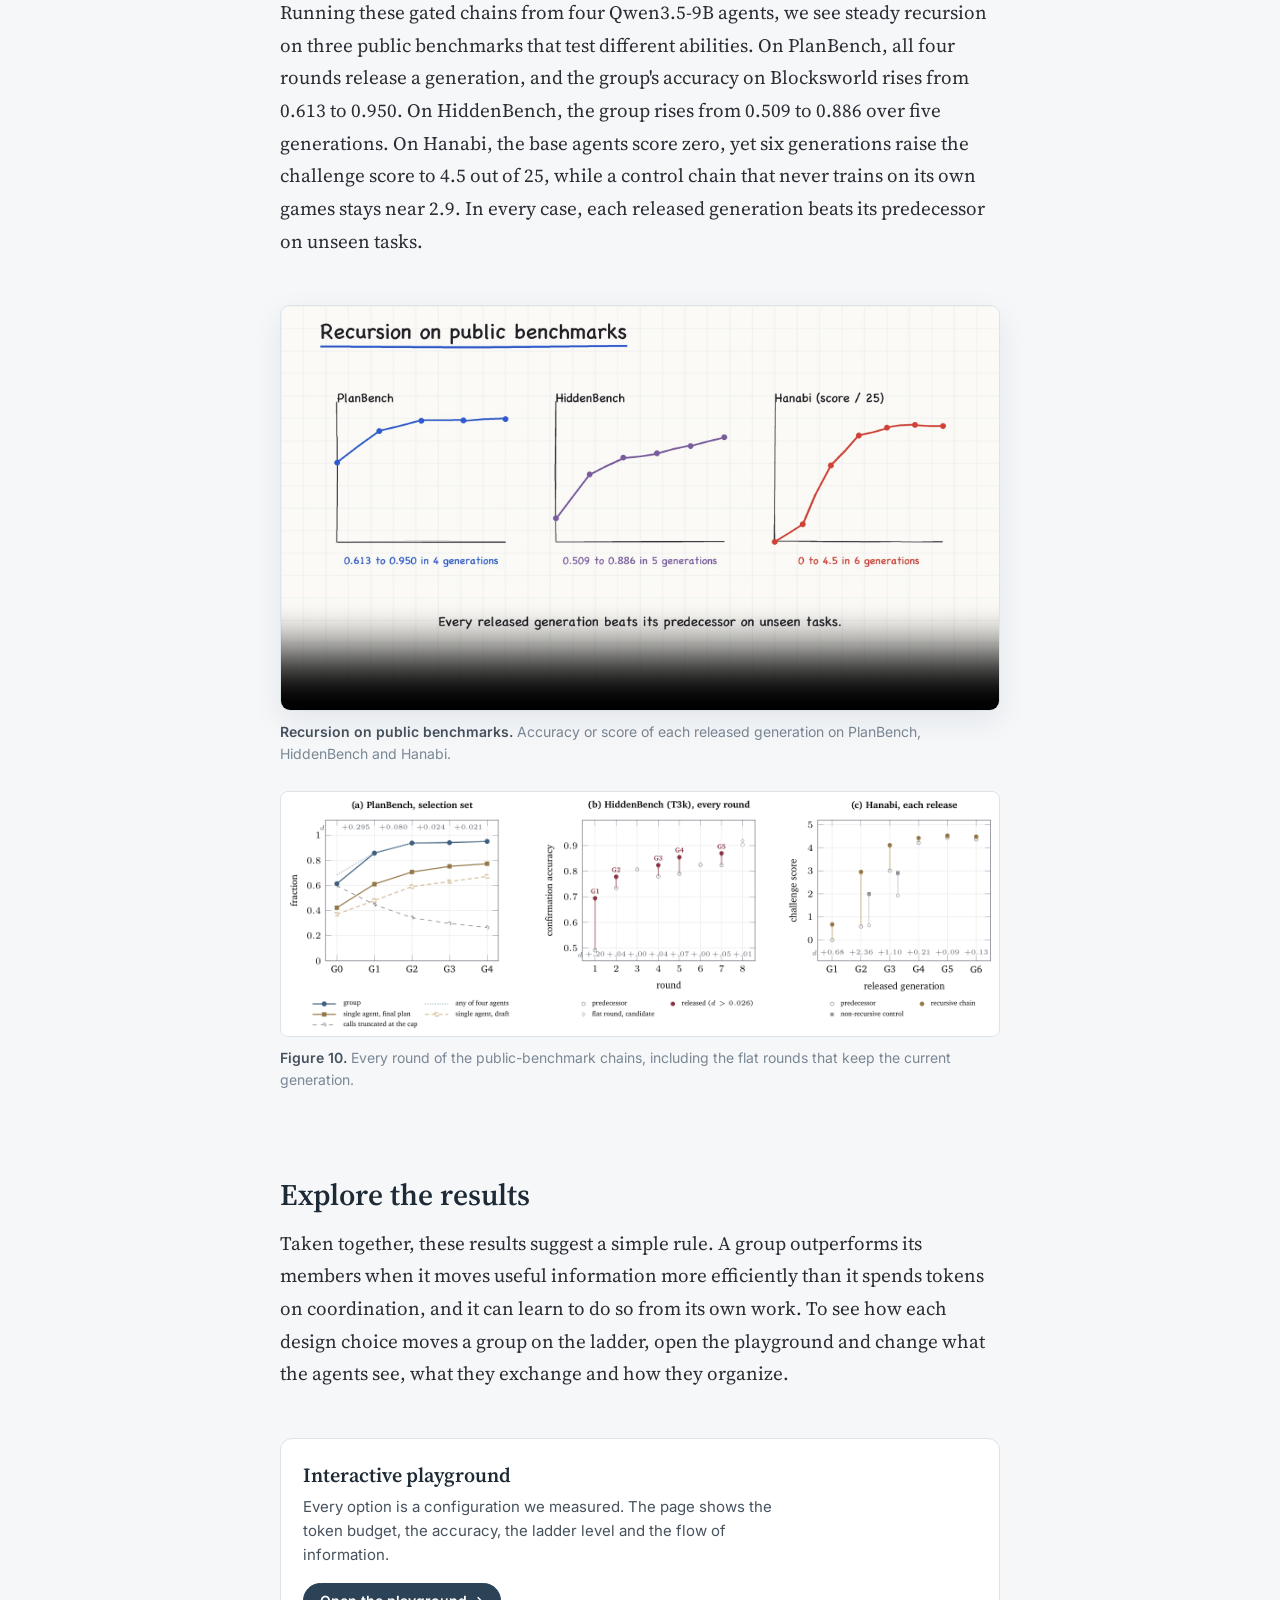
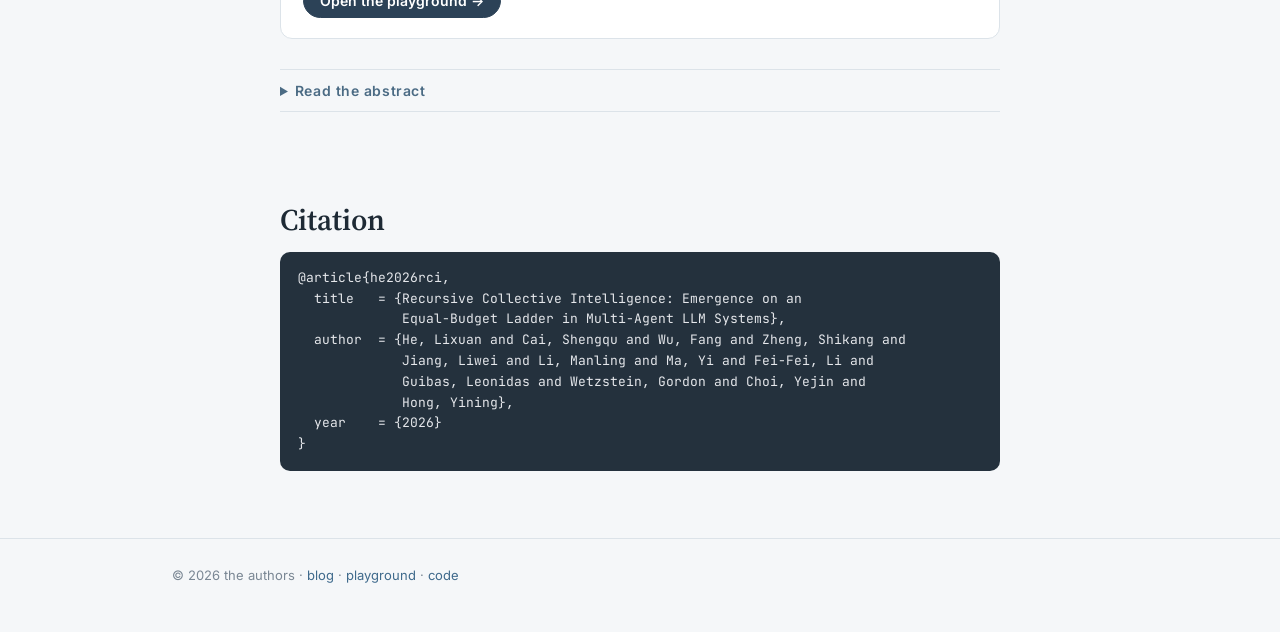
==== commit 26e0746b: "Videos: plain active wording; playground: draggable three-column board Co-Authored-By: Claude Opus 5" ====
--- a/index.html
+++ b/index.html
@@ -80,7 +80,7 @@
   </section>
   <figure>
     <div class="video"><video src="video/ladder.mp4" poster="video/ladder_poster.jpg" controls muted loop preload="metadata" playsinline></video></div>
-    <figcaption><b>Placing protocols on the ladder.</b> The animation moves ten protocols of four Qwen3.8-27B agents on HiddenBench to their margin over pass@n<sub>B</sub>. Protocols that trade arguments stay at level 2, while protocols that pass facts on rise above pass@n.</figcaption>
+    <figcaption><b>Protocols on the ladder.</b> Ten protocols of four Qwen3.8-27B agents on HiddenBench move to their margin over pass@n<sub>B</sub>. Fact protocols rise above pass@n.</figcaption>
   </figure>
   <figure><img src="assets/fig/fig2.png" alt="The equal-budget ladder"><figcaption><b>Figure 2.</b> The equal-budget ladder, with four Qwen3.8-27B protocols on HiddenBench placed at the highest level each reaches.</figcaption></figure>
 
@@ -90,14 +90,14 @@
   </section>
   <figure>
     <div class="video"><video src="video/clip_shared.mp4" poster="video/clip_shared.jpg" controls muted loop preload="metadata" playsinline></video></div>
-    <figcaption><b>Shared information.</b> When every agent sees the whole task, extra talk does not beat the equal-budget vote.</figcaption>
+    <figcaption><b>Shared information.</b> Prior multi-agent methods stay at the equal-budget vote.</figcaption>
   </figure>
   <section class="prose">
     <p>Splitting the decisive facts across agents changes the picture. On HiddenBench, each of four Qwen3.8-27B agents holds only part of the evidence, so no agent can answer alone. Agents that exchange answers and reasons in a debate stay at level 2: the group reaches 0.688, below the 0.703 that pass@n reaches. In contrast, agents that forward their facts verbatim reach 0.959 at a budget of 6.2 agents, 31 points above pass@n and above one agent given every fact at the same budget. Moving information, not trading arguments, is what lifts the group to level 3.</p>
   </section>
   <figure>
     <div class="video"><video src="video/clip_facts.mp4" poster="video/clip_facts.jpg" controls muted loop preload="metadata" playsinline></video></div>
-    <figcaption><b>Split facts.</b> Debating agents stay at level 2, while agents that forward their facts reach level 3.</figcaption>
+    <figcaption><b>Split facts.</b> Debate stays at level 2, and fact forwarding reaches level 3.</figcaption>
   </figure>
   <figure><img src="assets/fig/fig5.png" alt="Protocol families on the ladder"><figcaption><b>Figure 5.</b> Protocol families on the ladder. With split facts, evidence protocols rise above pass@n; with shared information, prior multi-agent methods do not beat the vote.</figcaption></figure>
 
@@ -108,7 +108,7 @@
   </section>
   <figure>
     <div class="video"><video src="video/clip_org.mp4" poster="video/clip_org.jpg" controls muted loop preload="metadata" playsinline></video></div>
-    <figcaption><b>Emergent organization.</b> Agents hand their reading budget to one member, which becomes a hub and reads every fact.</figcaption>
+    <figcaption><b>Emergent organization.</b> Agents give their reading budget to one member, and that member reads every fact.</figcaption>
   </figure>
   <figure><img src="assets/fig/fig7.png" alt="How identical agents organize"><figcaption><b>Figure 7.</b> Three records read step by step: a self-built hub, a relay under a budget cap, a capped failure, and where their tokens go.</figcaption></figure>
 
@@ -119,14 +119,14 @@
   </section>
   <figure>
     <div class="video"><video src="video/chain.mp4" poster="video/chain_poster.jpg" controls muted loop preload="metadata" playsinline></video></div>
-    <figcaption><b>The gate in action.</b> In all eight rounds of HiddenBench chain T3k, each candidate meets the current generation on fresh seeds. Five rounds release a new generation, and three rounds keep the current one.</figcaption>
+    <figcaption><b>The gated generation chain.</b> Each candidate meets the current generation on fresh confirmation tasks. Five of eight rounds release a new generation.</figcaption>
   </figure>
   <section class="prose">
     <p>Because the group learns from its own interaction, it can learn what its agents cannot learn alone. Comparing two chains under the same caps on HiddenBench, we train one on the group's outputs and the other on each agent's solo outputs. The collectively trained group reaches 0.703, 0.755 and 0.836 over three generations, whereas four self-trained agents reach only 0.396, 0.563 and 0.658.</p>
   </section>
   <figure>
     <div class="video"><video src="video/clip_train.mp4" poster="video/clip_train.jpg" controls muted loop preload="metadata" playsinline></video></div>
-    <figcaption><b>Training without labels.</b> Collective training stays far above single-agent self-training in every generation.</figcaption>
+    <figcaption><b>Label-free training.</b> Collective training stays far above single-agent self-training.</figcaption>
   </figure>
 
   <section class="prose">
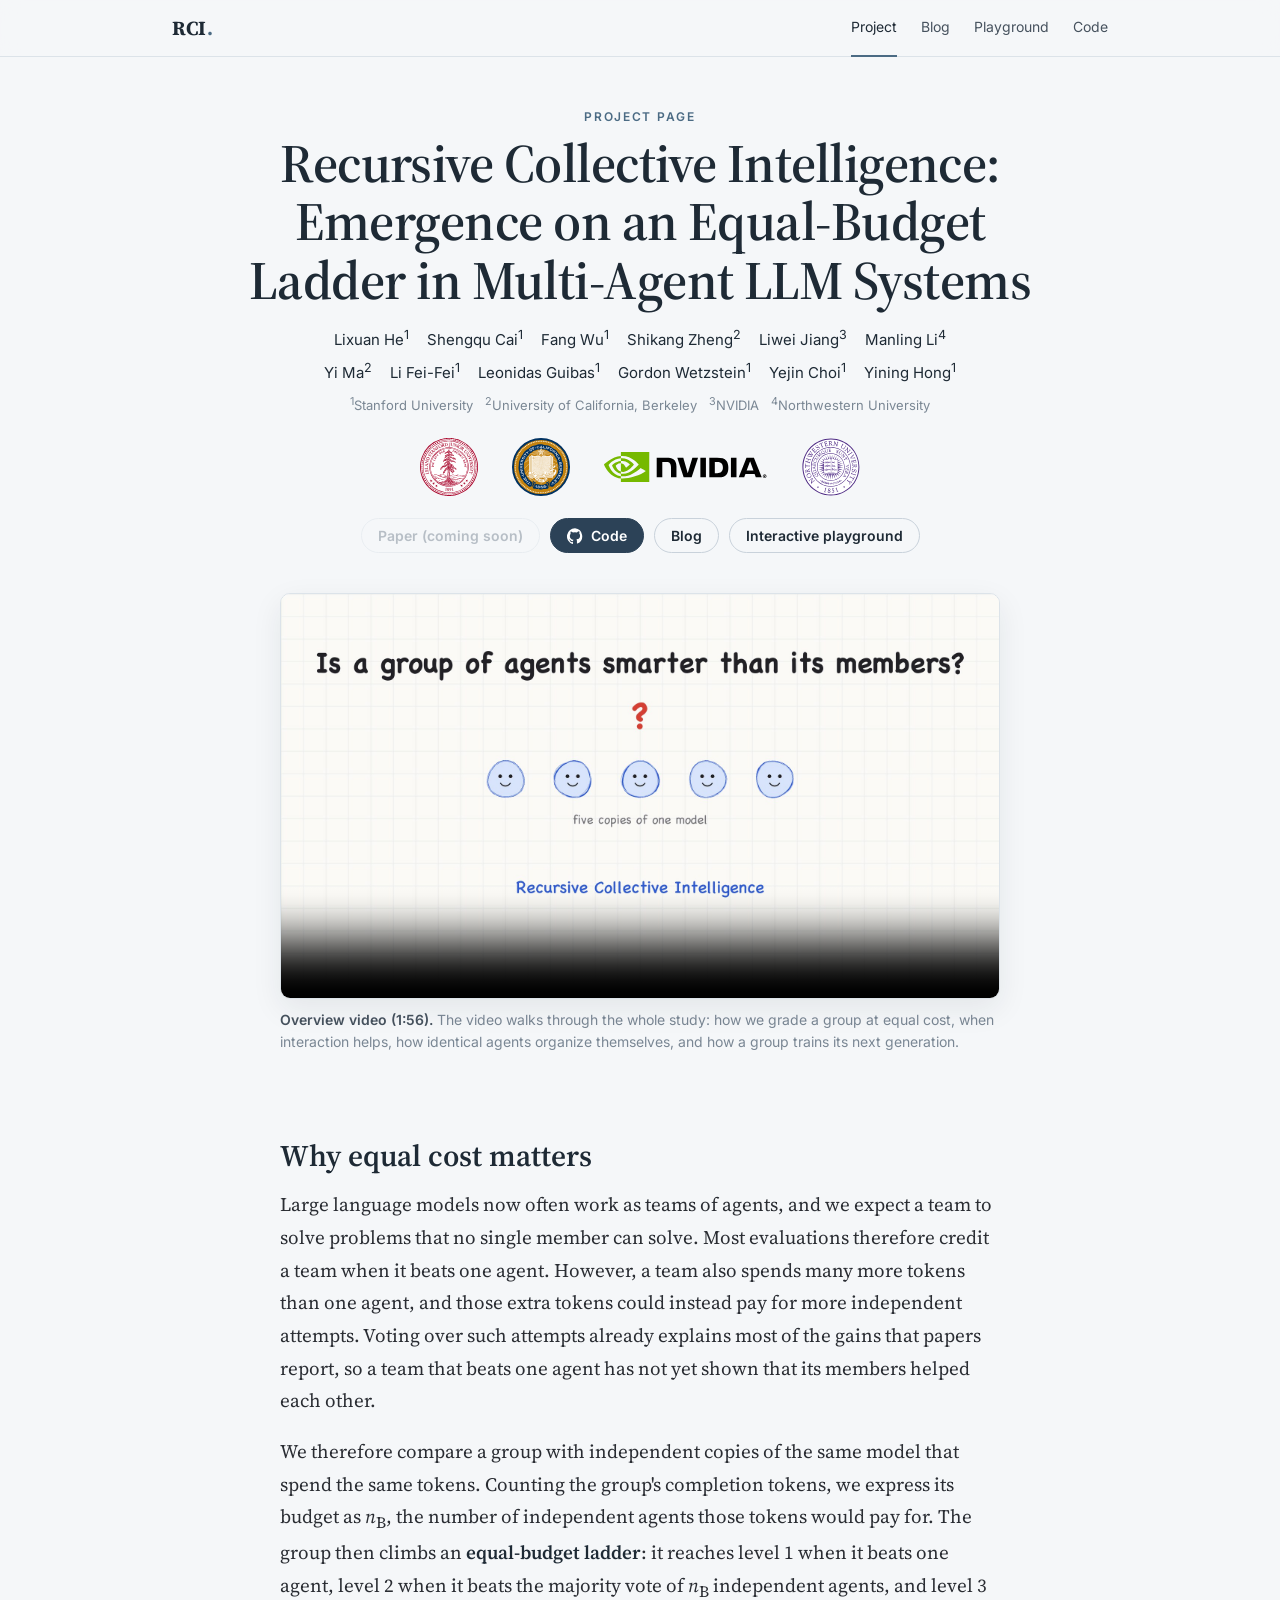
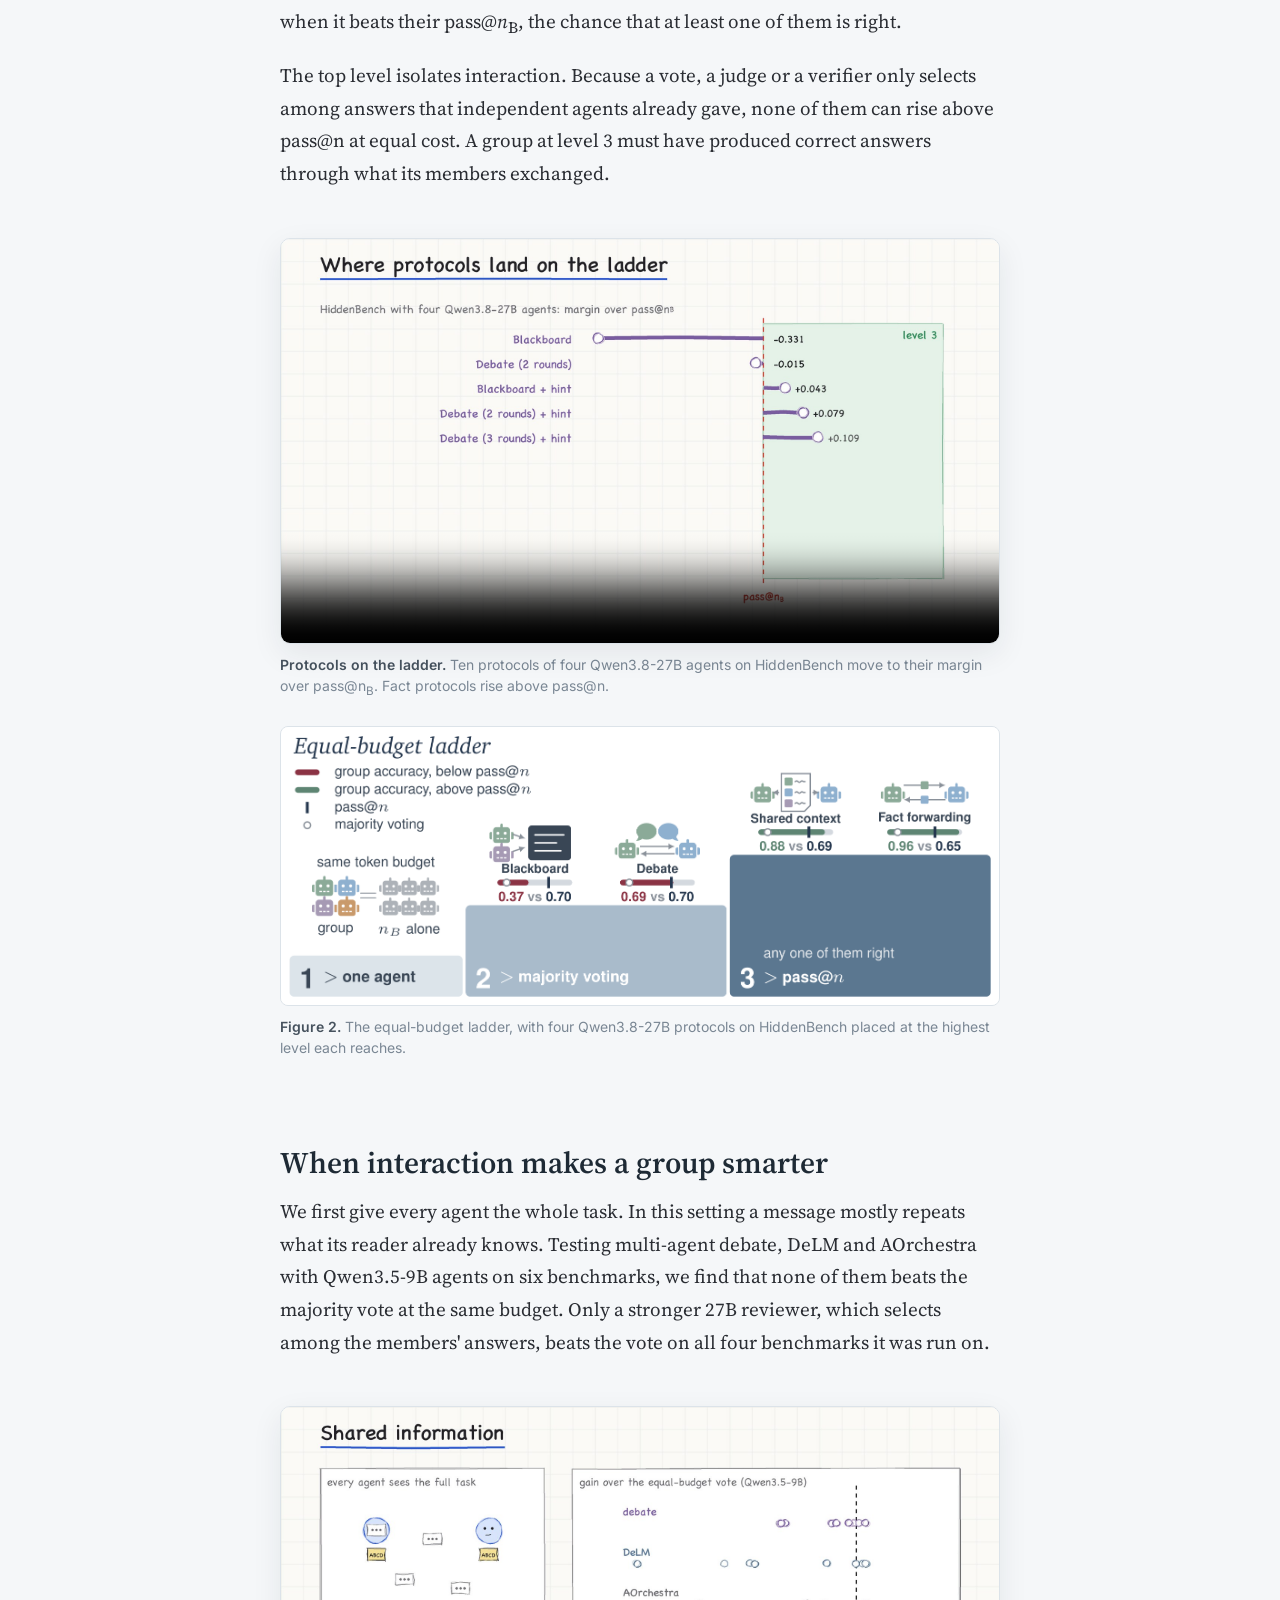
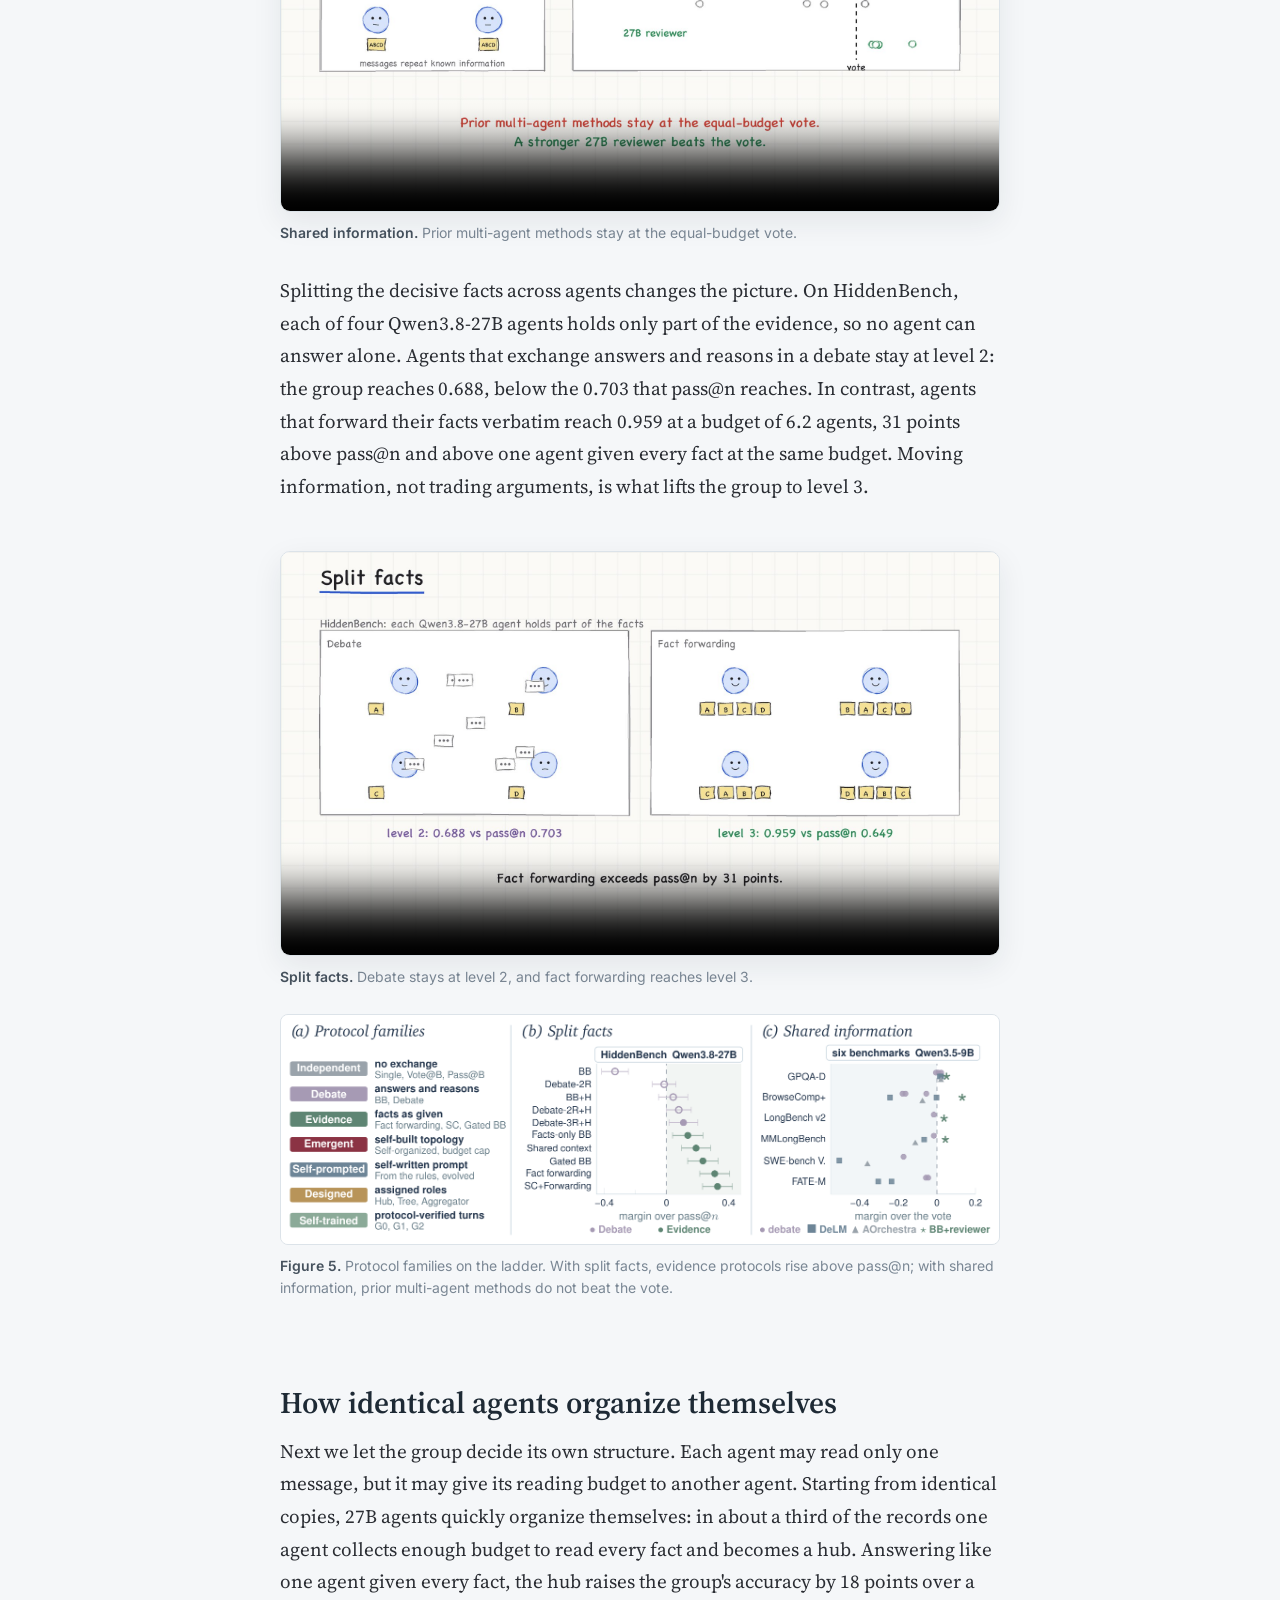
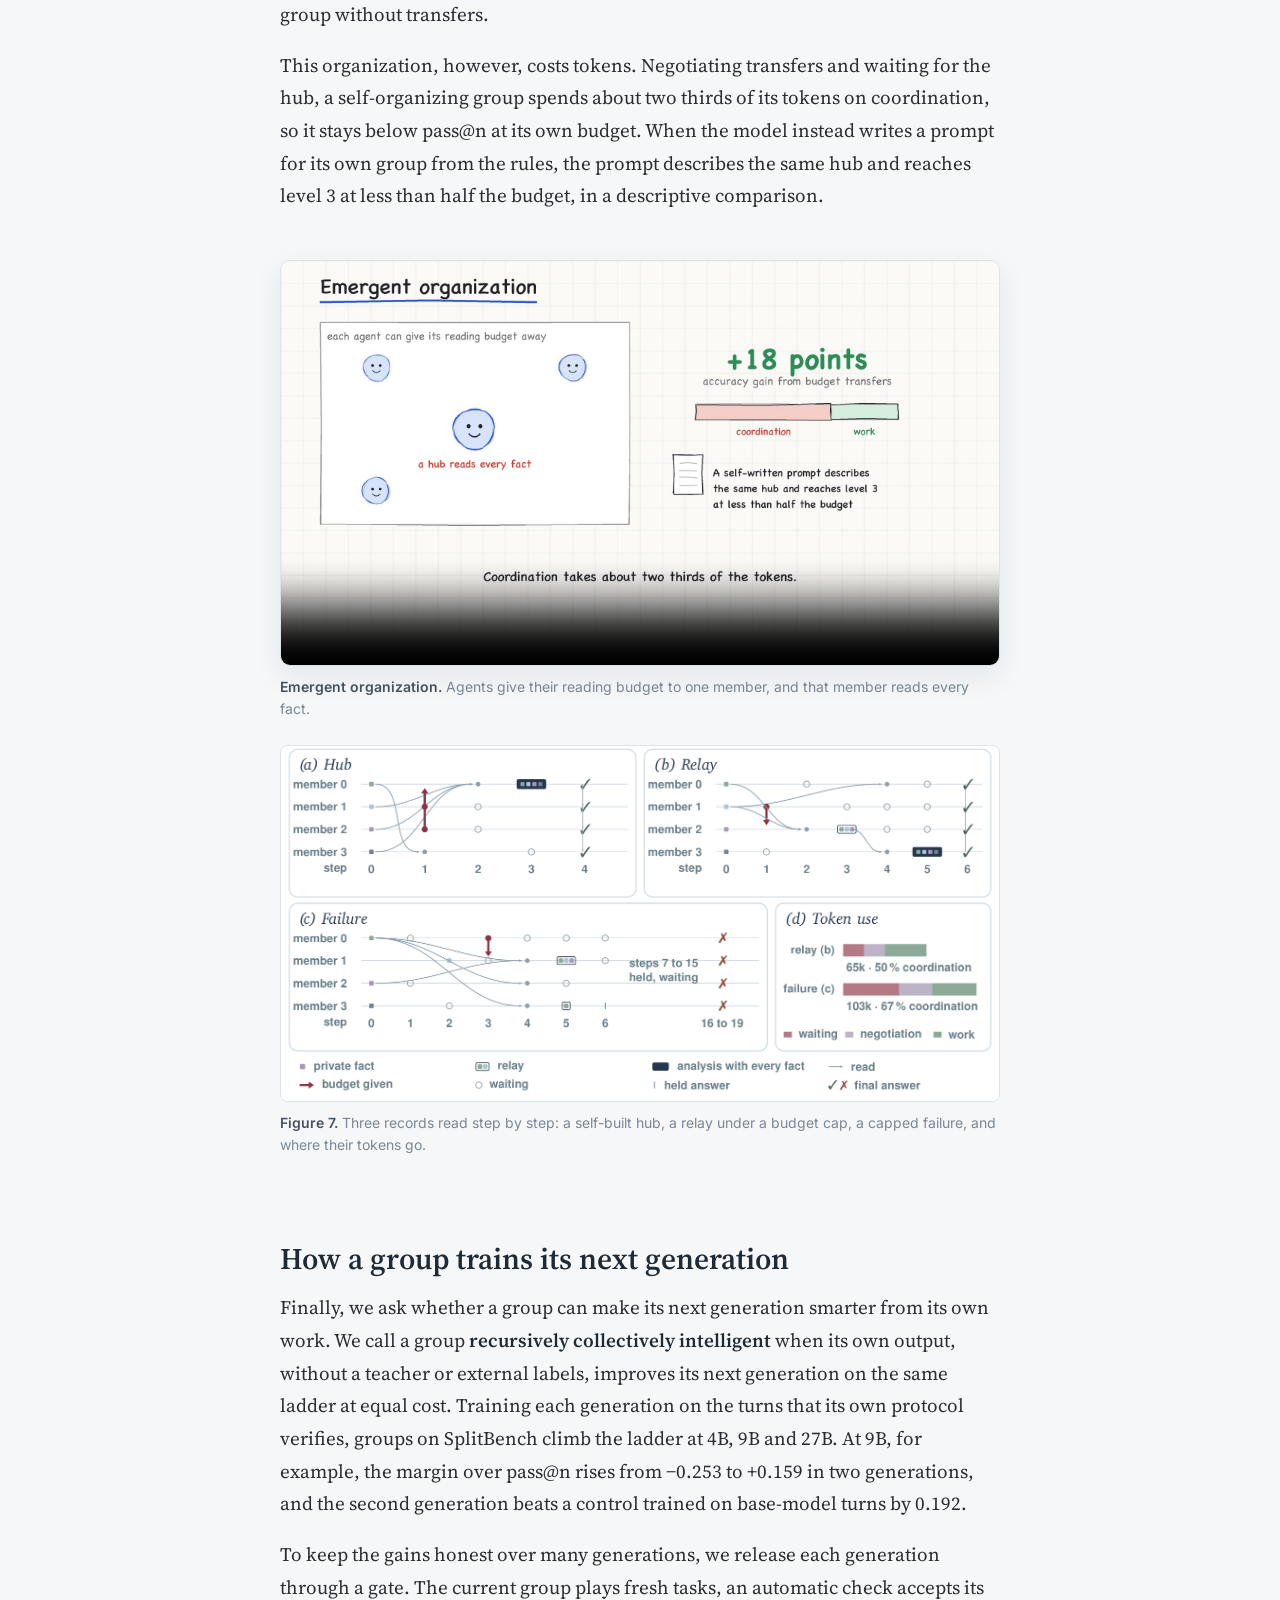
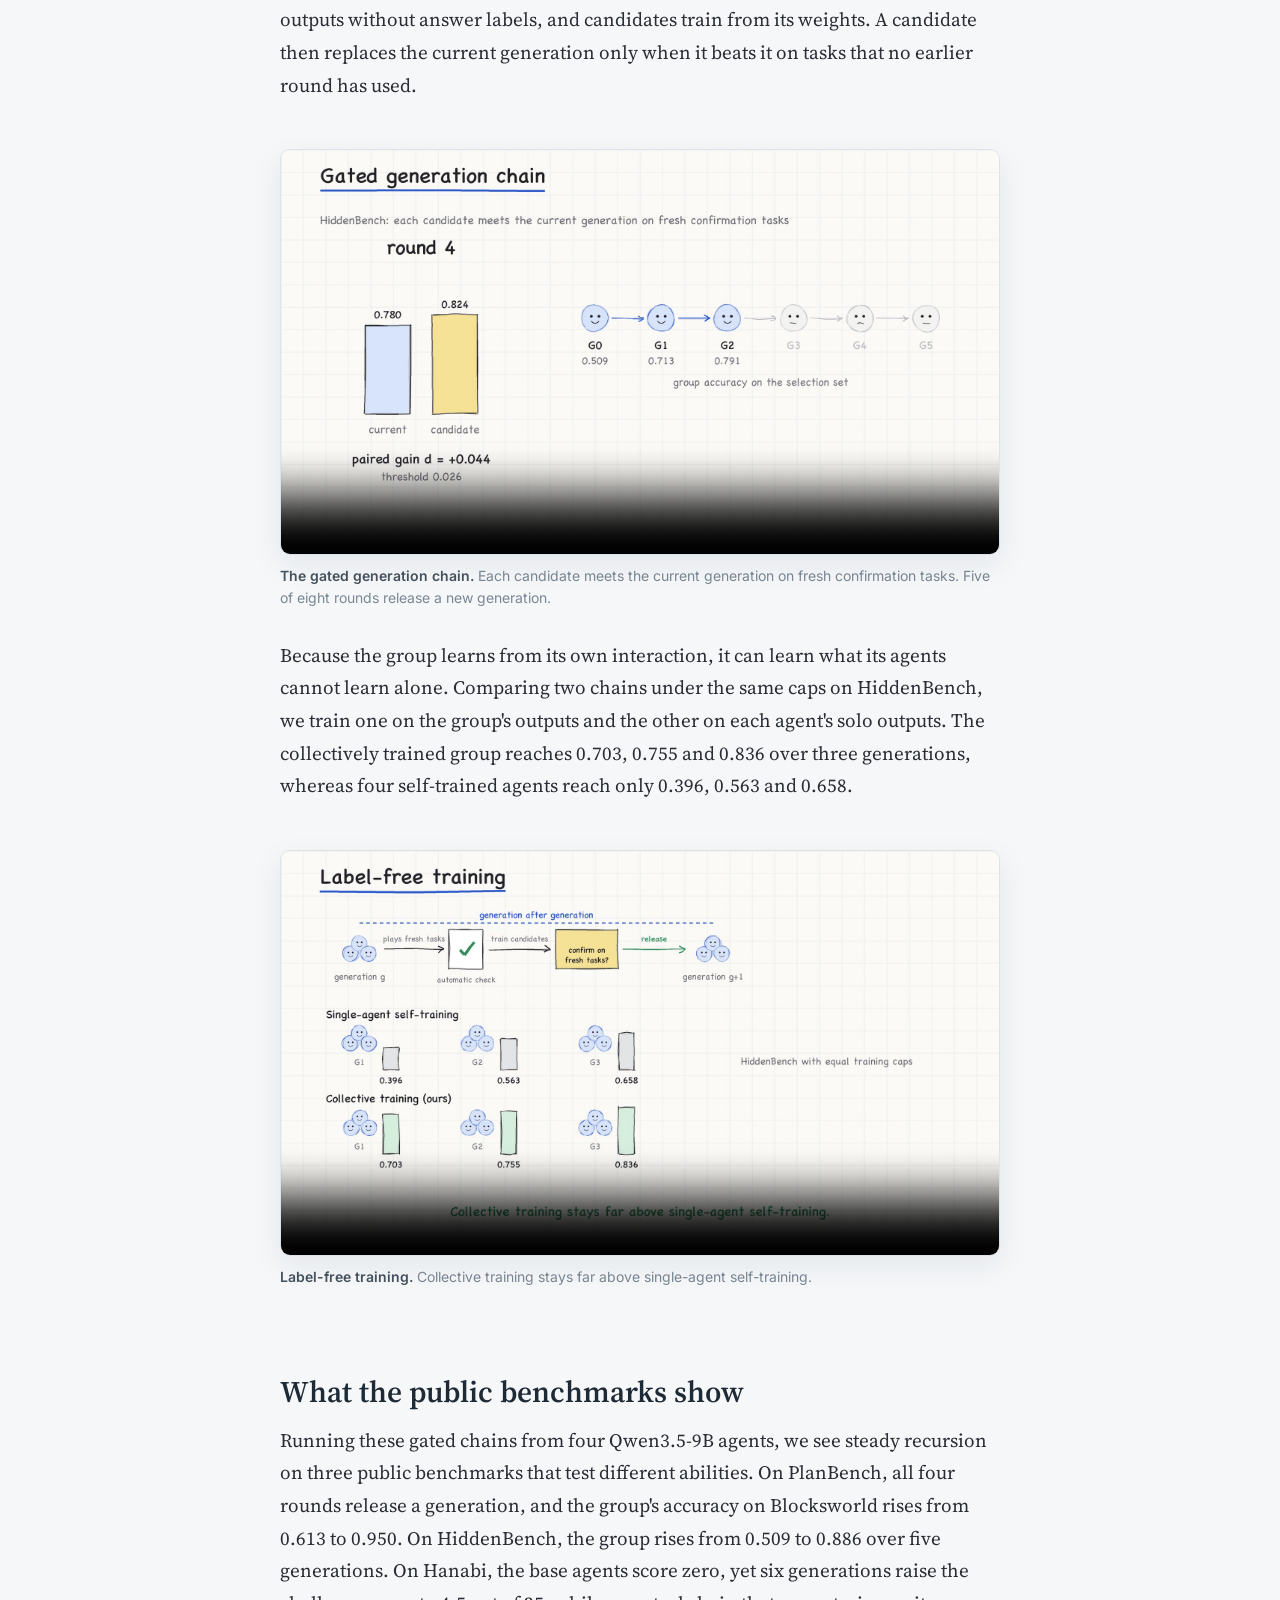
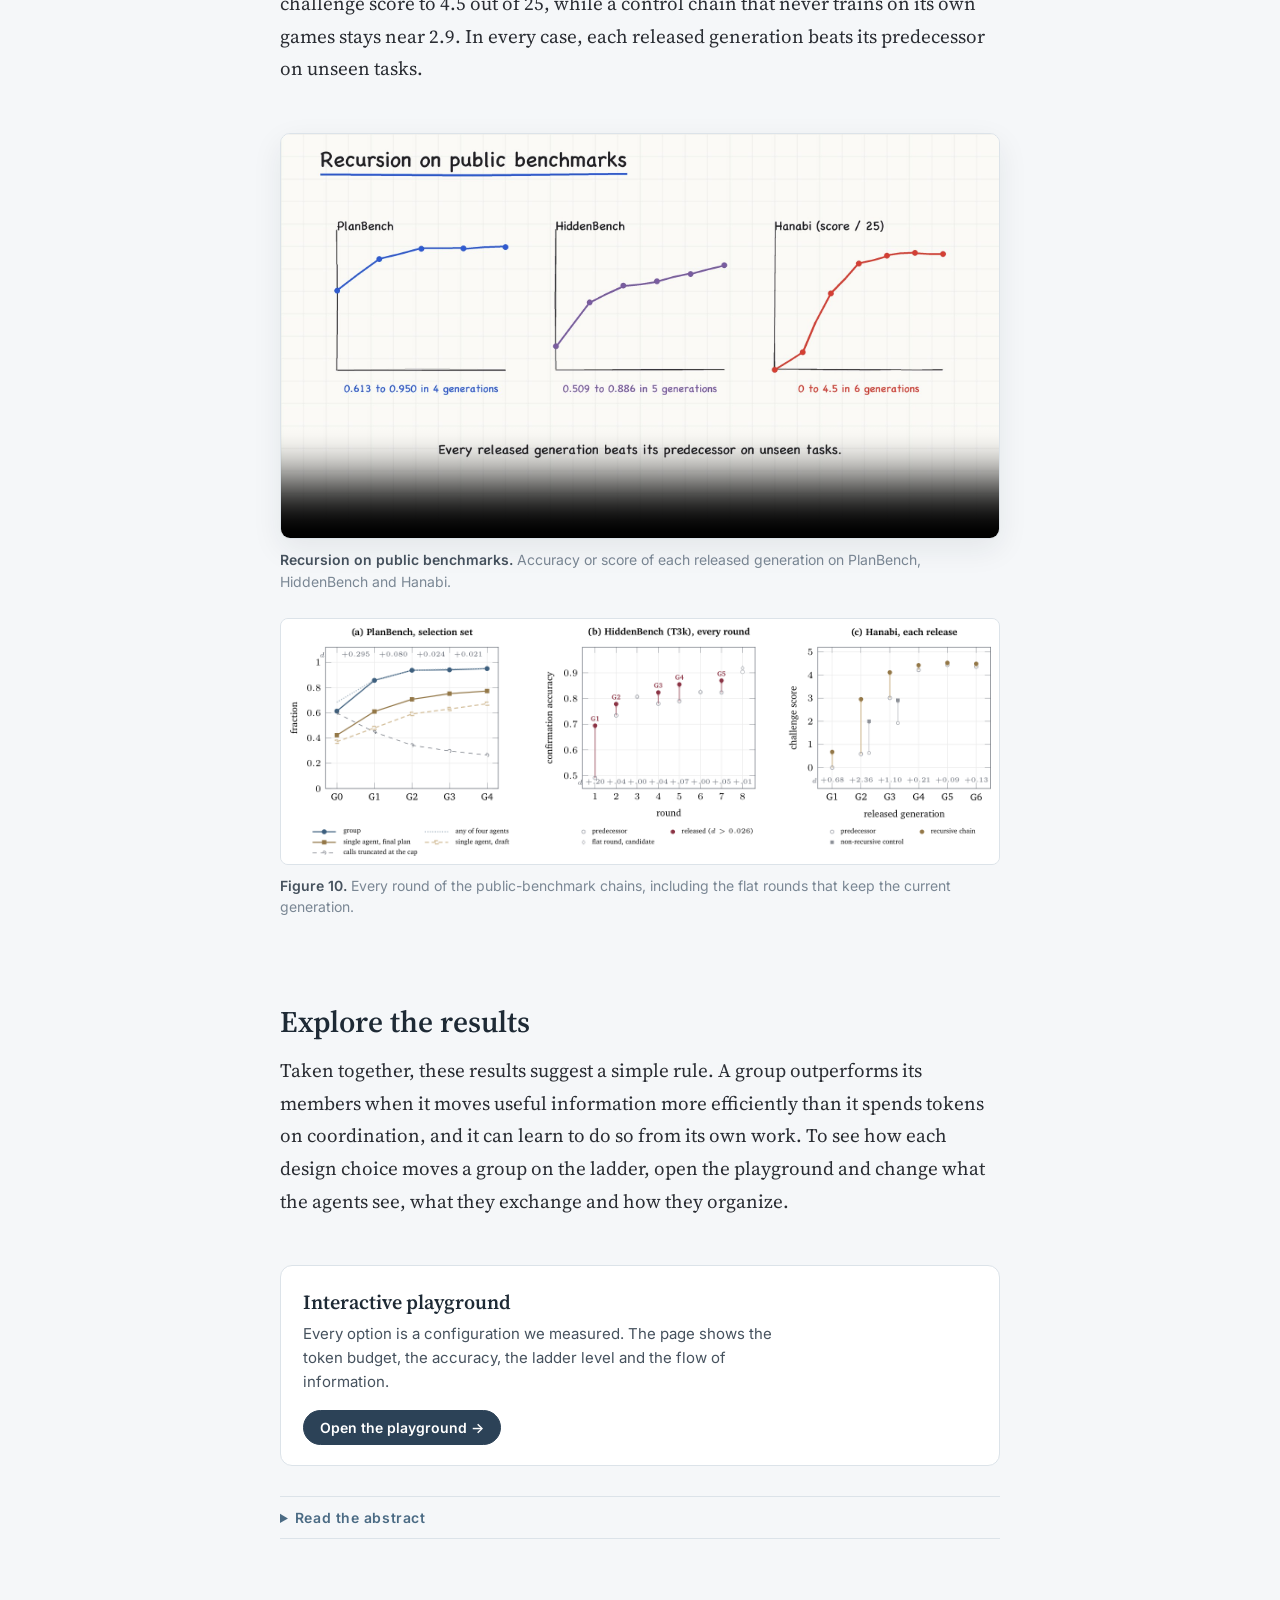
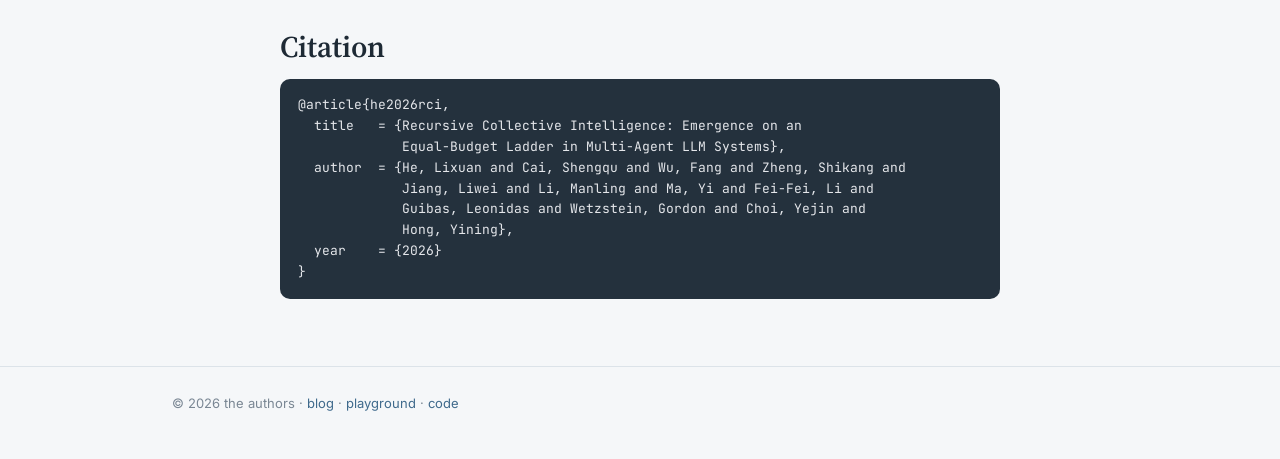
==== commit 1cc5a284: "Homepage: drop the headline number row Co-Authored-By: Claude Opus 5.5 <noreply@anthropic.com>" ====
--- a/index.html
+++ b/index.html
@@ -65,12 +65,6 @@
     <figcaption><b>Overview video (1:56).</b> The video walks through the whole study: how we grade a group at equal cost, when interaction helps, how identical agents organize themselves, and how a group trains its next generation.</figcaption>
   </figure>
 
-  <div class="stats">
-    <div><div class="n g">+31 pts</div><div class="t">above pass@n<sub>B</sub> with fact forwarding at equal budget</div></div>
-    <div><div class="n">+18 pts</div><div class="t">when identical 27B agents build hubs on their own</div></div>
-    <div><div class="n">0.613 → 0.950</div><div class="t">PlanBench accuracy over four label-free generations</div></div>
-    <div><div class="n">0.509 → 0.886</div><div class="t">HiddenBench accuracy over five label-free generations</div></div>
-  </div>
 
   <section class="prose">
     <h2 class="sec">Why equal cost matters</h2>
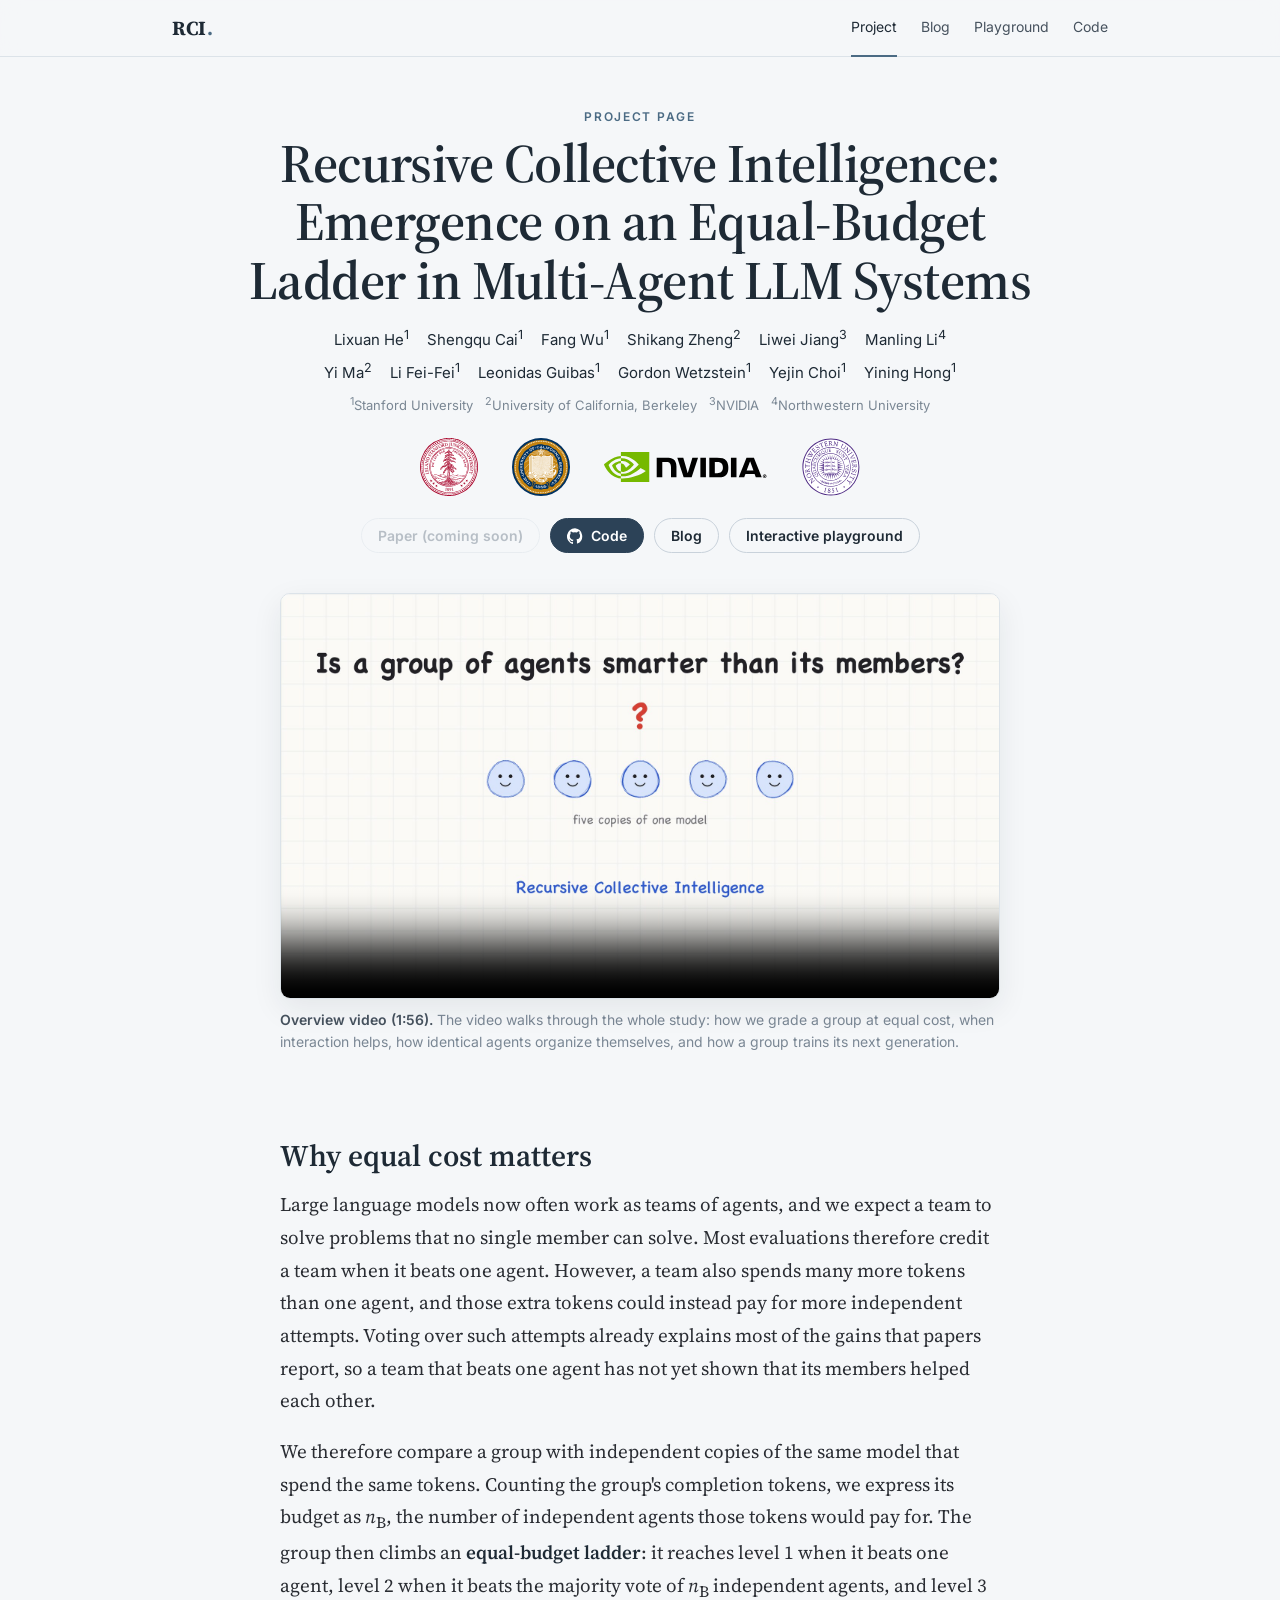
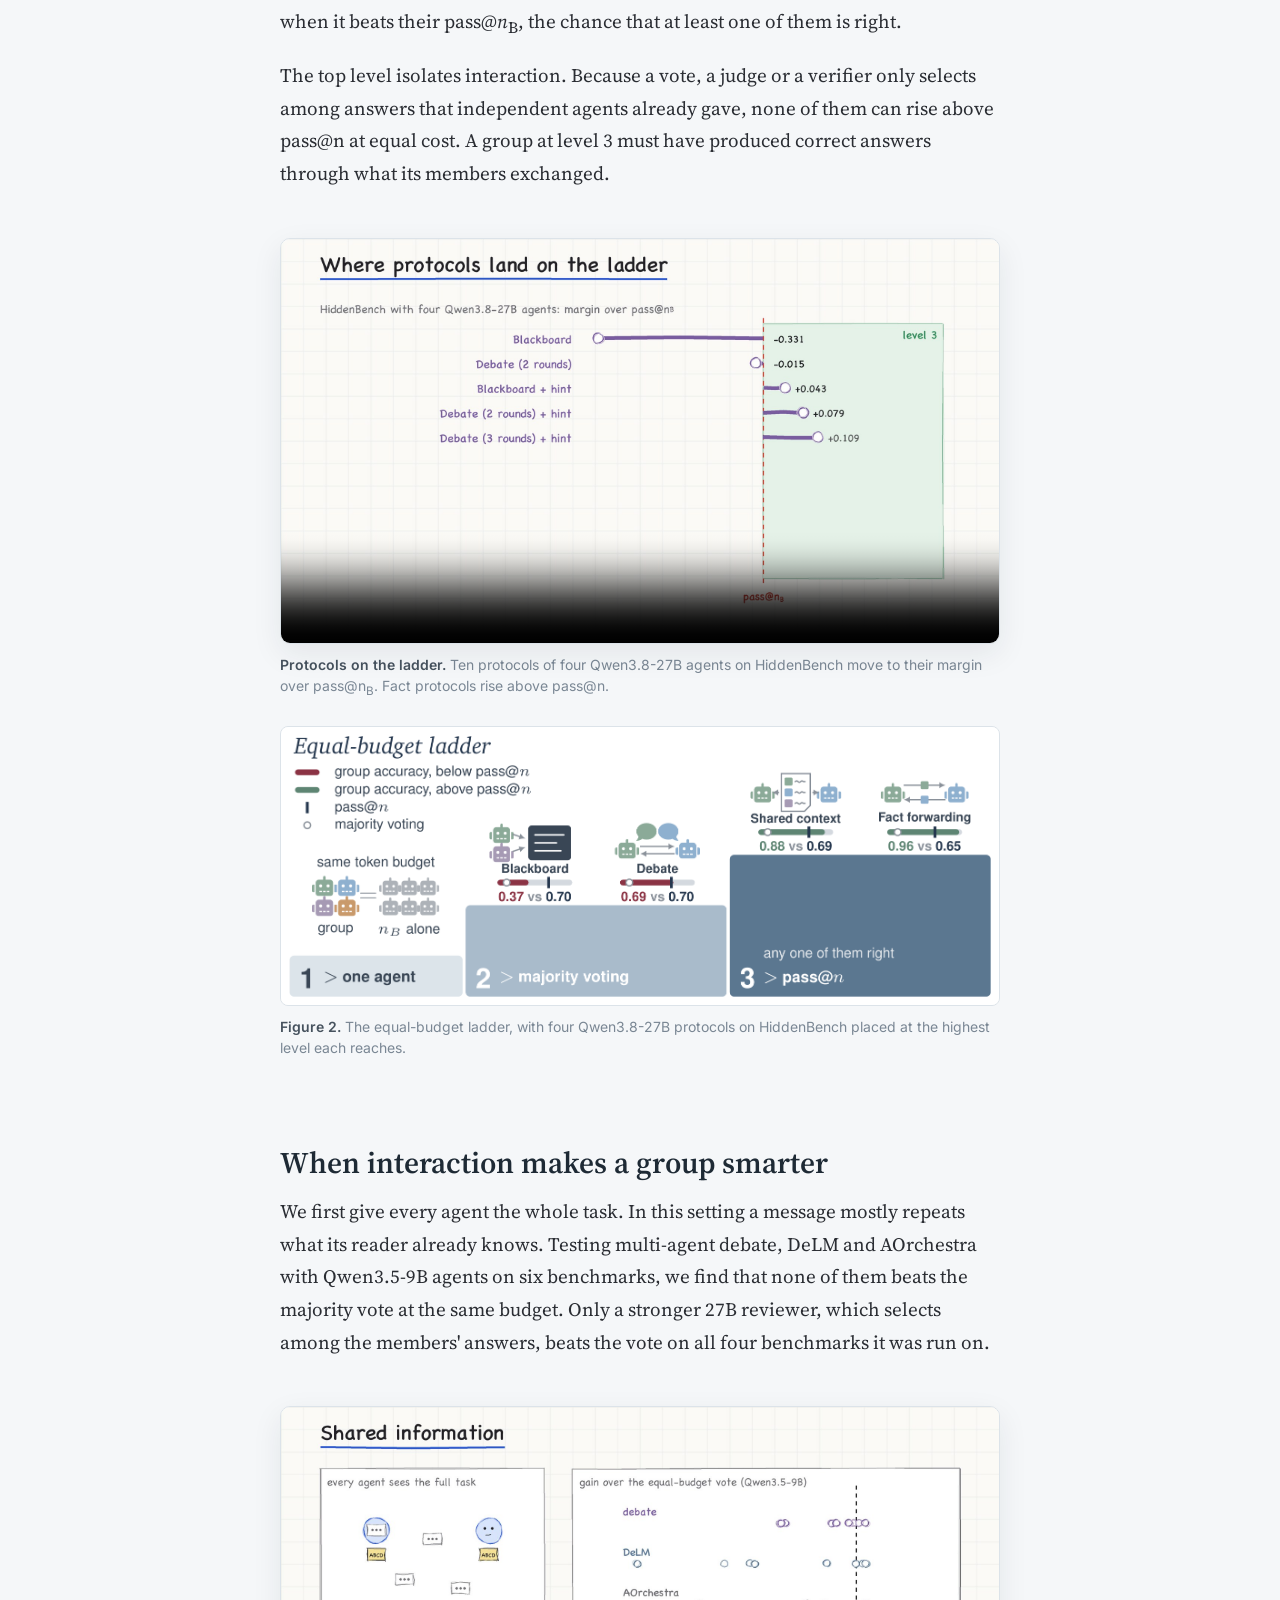
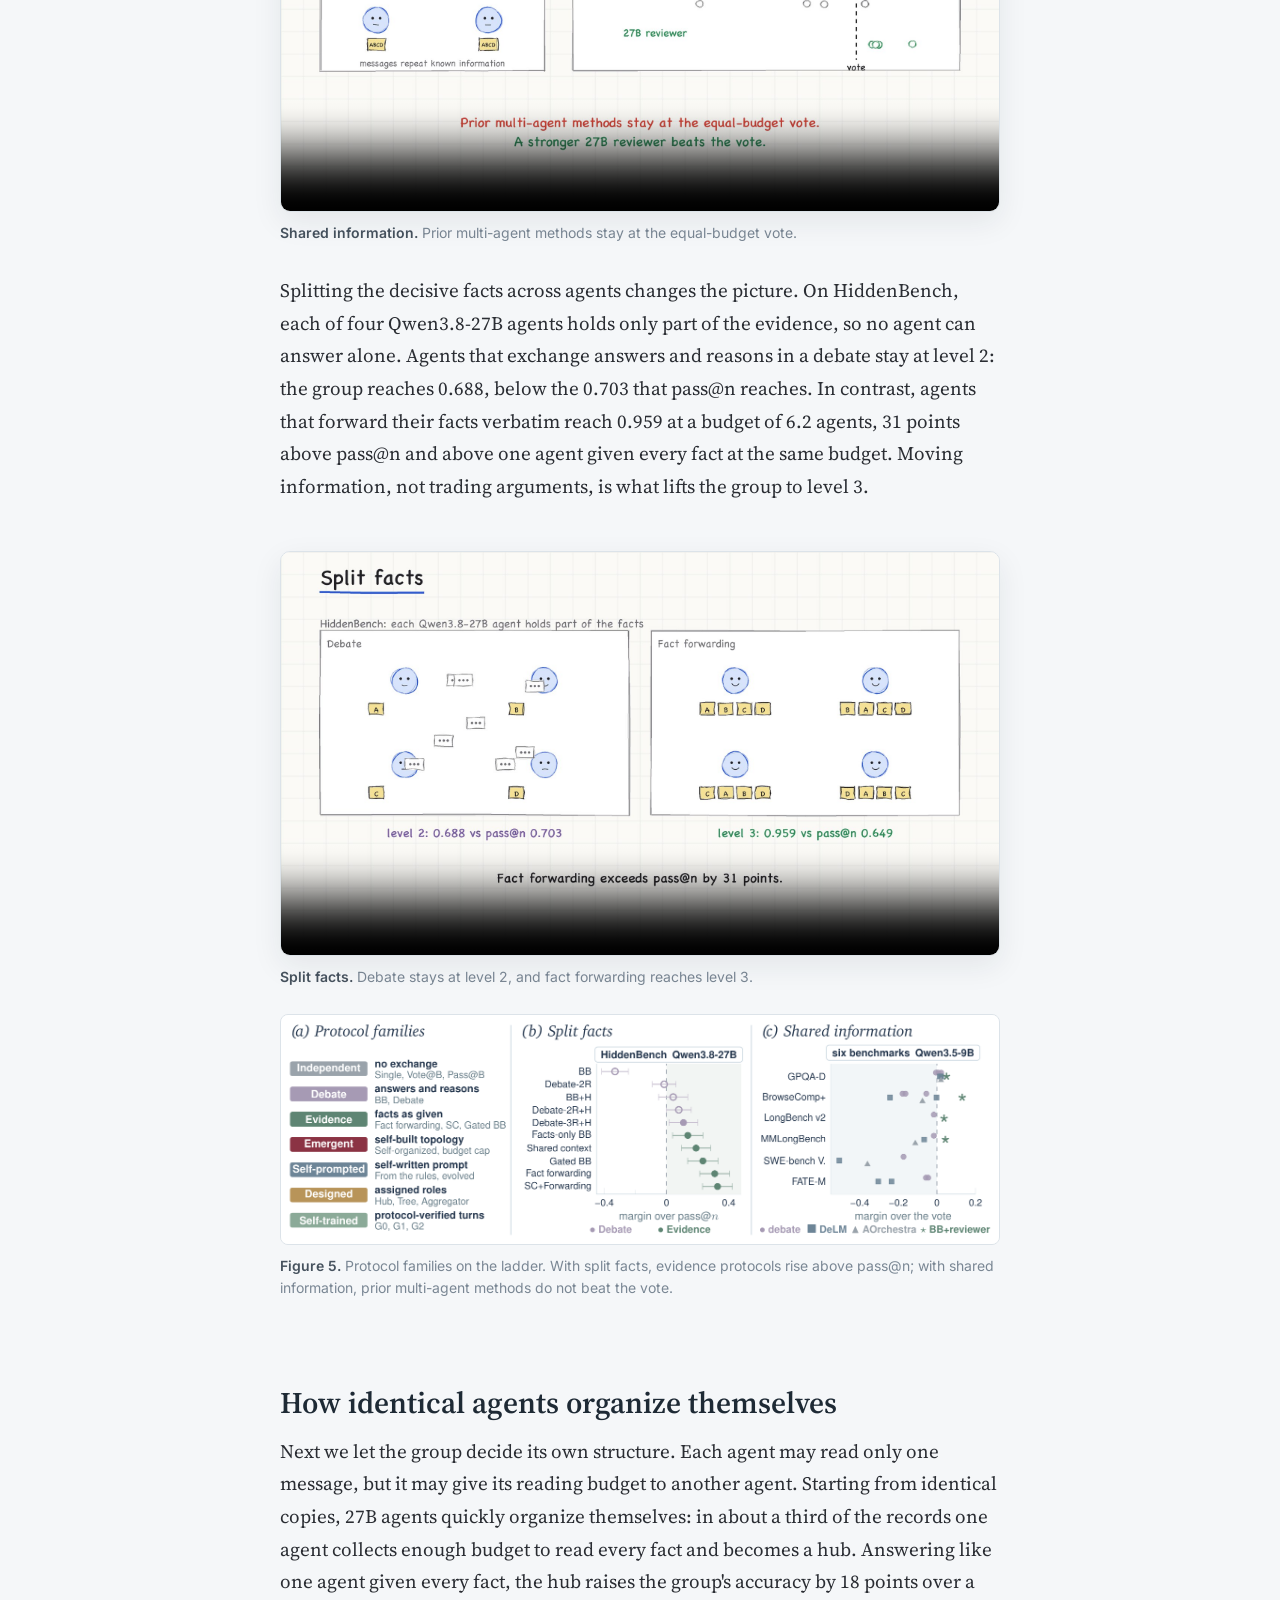
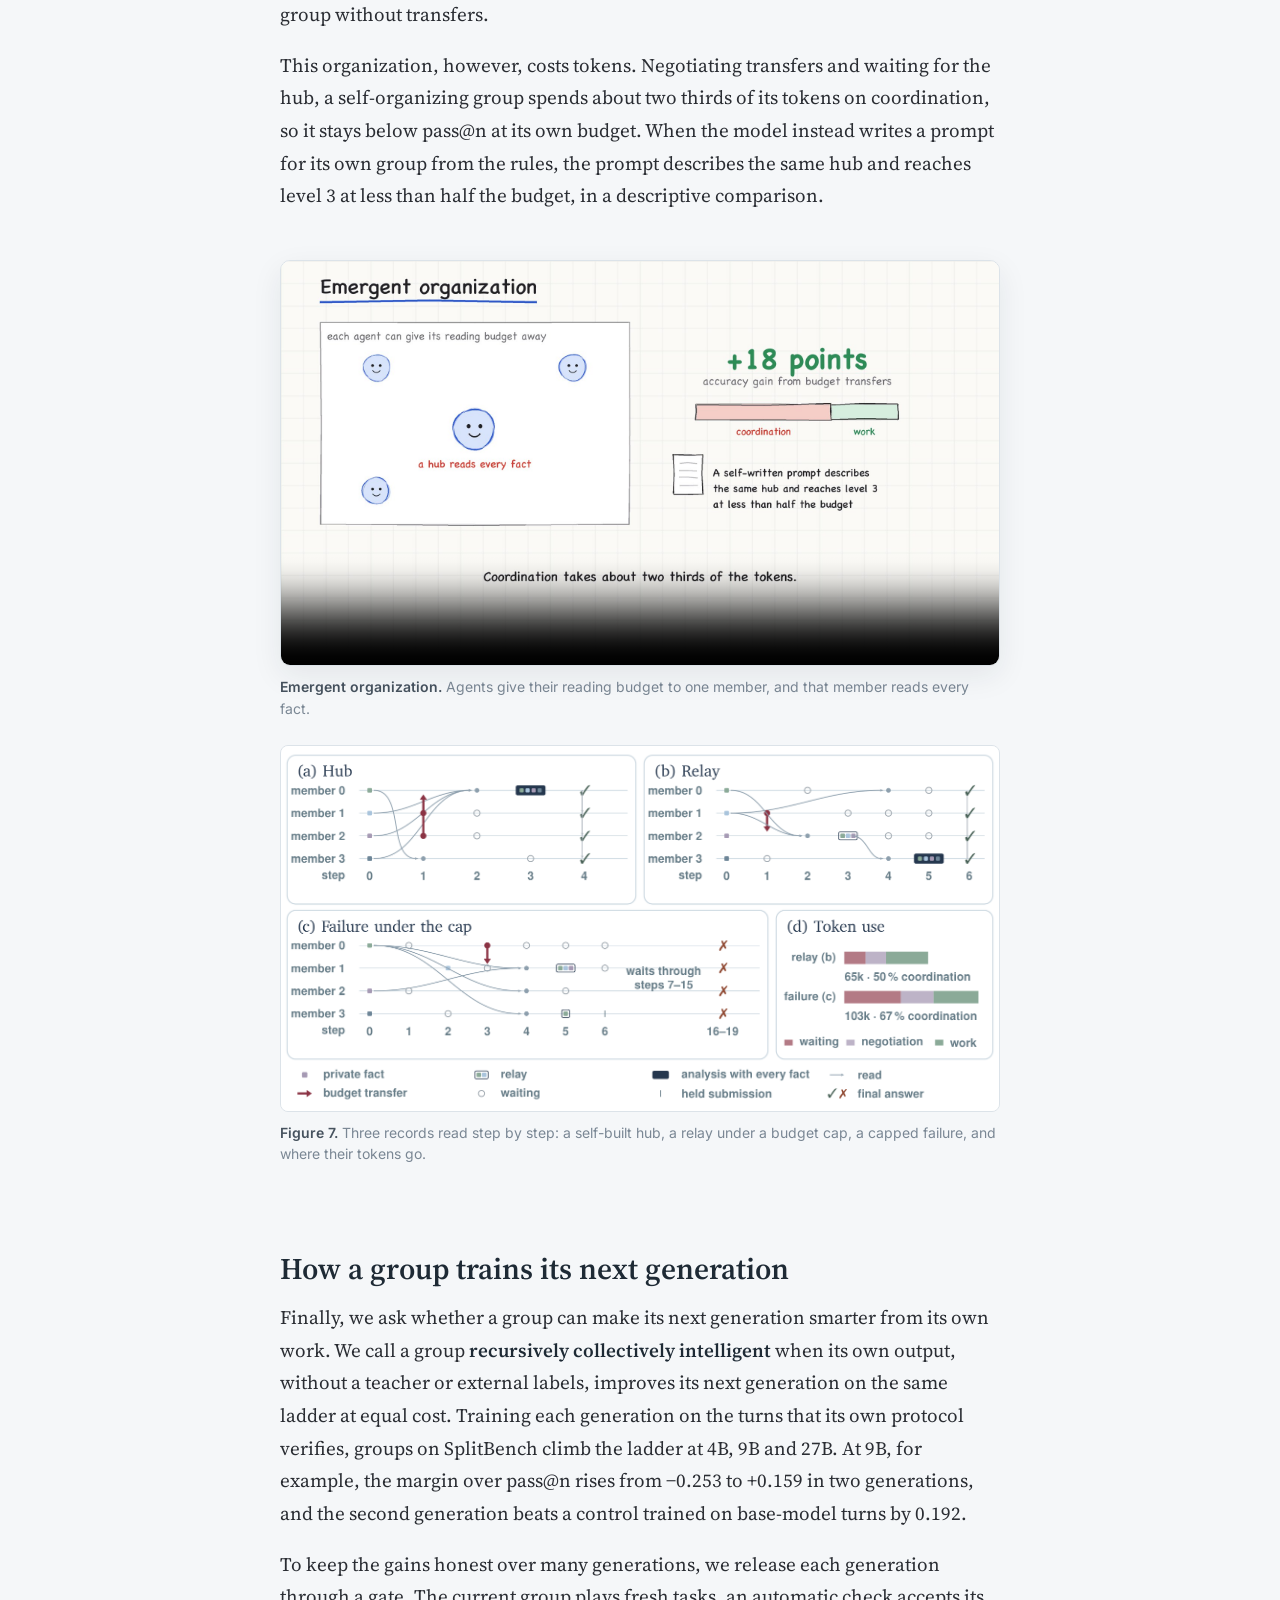
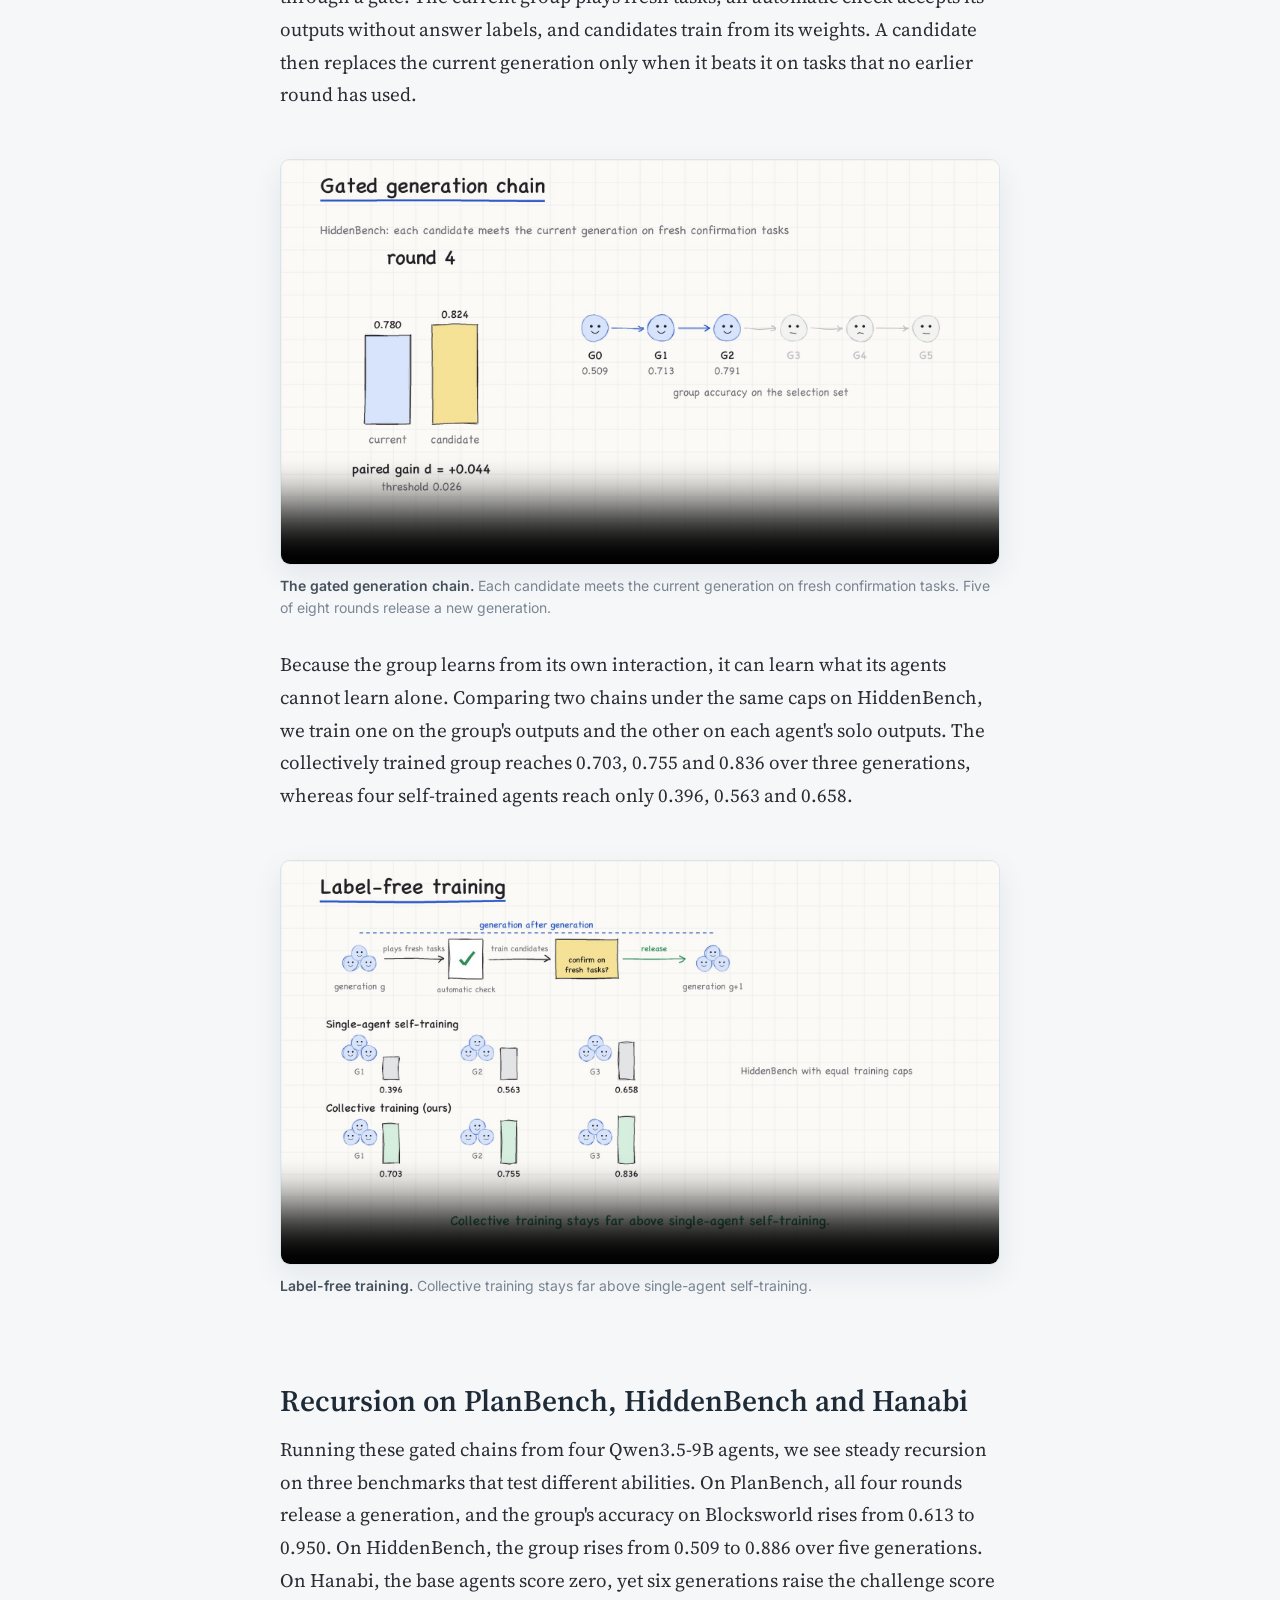
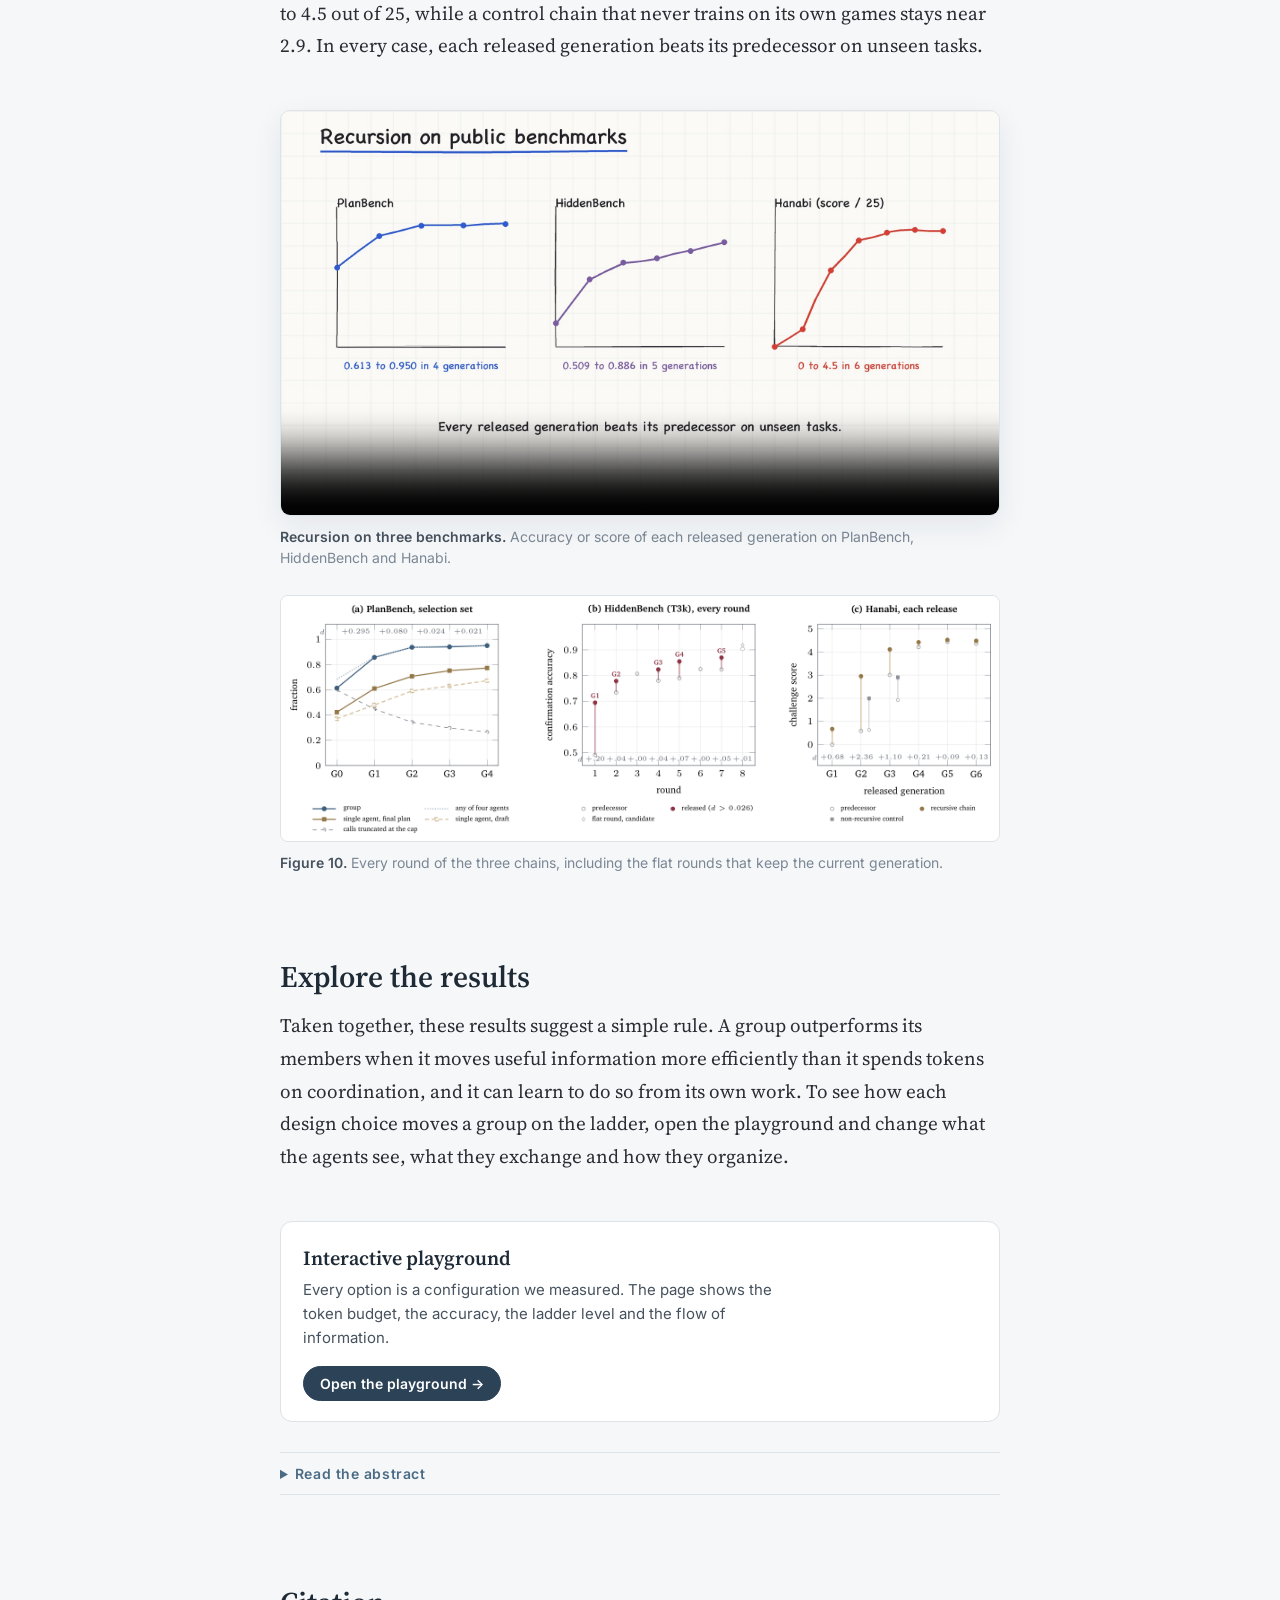
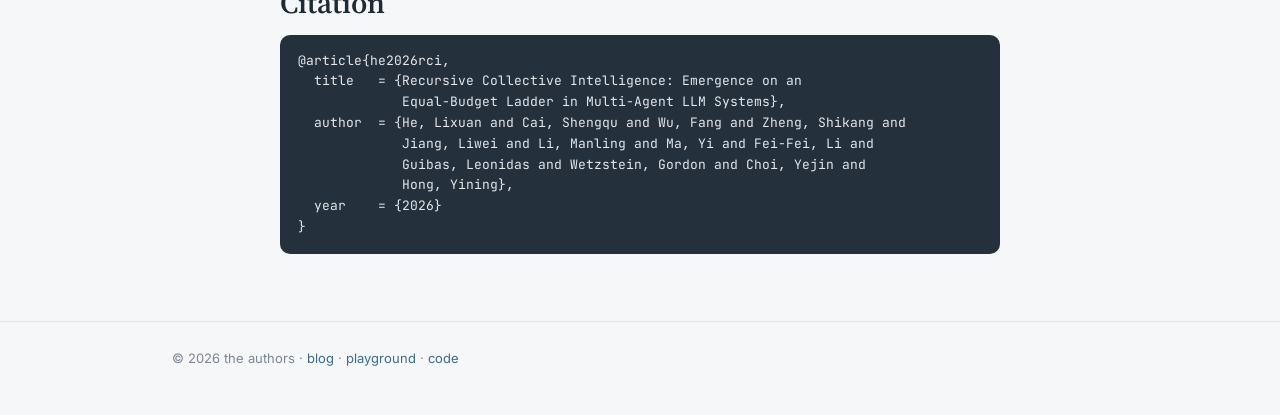
==== commit 14d9c44f: "Site: merge blog recursion sections; drop 'public benchmark' wording; refreshed Figures 6 and 7 Co-A" ====
--- a/index.html
+++ b/index.html
@@ -124,14 +124,14 @@
   </figure>
 
   <section class="prose">
-    <h2 class="sec">What the public benchmarks show</h2>
-    <p>Running these gated chains from four Qwen3.5-9B agents, we see steady recursion on three public benchmarks that test different abilities. On PlanBench, all four rounds release a generation, and the group's accuracy on Blocksworld rises from 0.613 to 0.950. On HiddenBench, the group rises from 0.509 to 0.886 over five generations. On Hanabi, the base agents score zero, yet six generations raise the challenge score to 4.5 out of 25, while a control chain that never trains on its own games stays near 2.9. In every case, each released generation beats its predecessor on unseen tasks.</p>
+    <h2 class="sec">Recursion on PlanBench, HiddenBench and Hanabi</h2>
+    <p>Running these gated chains from four Qwen3.5-9B agents, we see steady recursion on three benchmarks that test different abilities. On PlanBench, all four rounds release a generation, and the group's accuracy on Blocksworld rises from 0.613 to 0.950. On HiddenBench, the group rises from 0.509 to 0.886 over five generations. On Hanabi, the base agents score zero, yet six generations raise the challenge score to 4.5 out of 25, while a control chain that never trains on its own games stays near 2.9. In every case, each released generation beats its predecessor on unseen tasks.</p>
   </section>
   <figure>
     <div class="video"><video src="video/clip_bench.mp4" poster="video/clip_bench.jpg" controls muted loop preload="metadata" playsinline></video></div>
-    <figcaption><b>Recursion on public benchmarks.</b> Accuracy or score of each released generation on PlanBench, HiddenBench and Hanabi.</figcaption>
+    <figcaption><b>Recursion on three benchmarks.</b> Accuracy or score of each released generation on PlanBench, HiddenBench and Hanabi.</figcaption>
   </figure>
-  <figure><img src="assets/fig/fig10.png" alt="Every round of the public-benchmark chains"><figcaption><b>Figure 10.</b> Every round of the public-benchmark chains, including the flat rounds that keep the current generation.</figcaption></figure>
+  <figure><img src="assets/fig/fig10.png" alt="Every round of the three chains"><figcaption><b>Figure 10.</b> Every round of the three chains, including the flat rounds that keep the current generation.</figcaption></figure>
 
   <section class="prose">
     <h2 class="sec">Explore the results</h2>
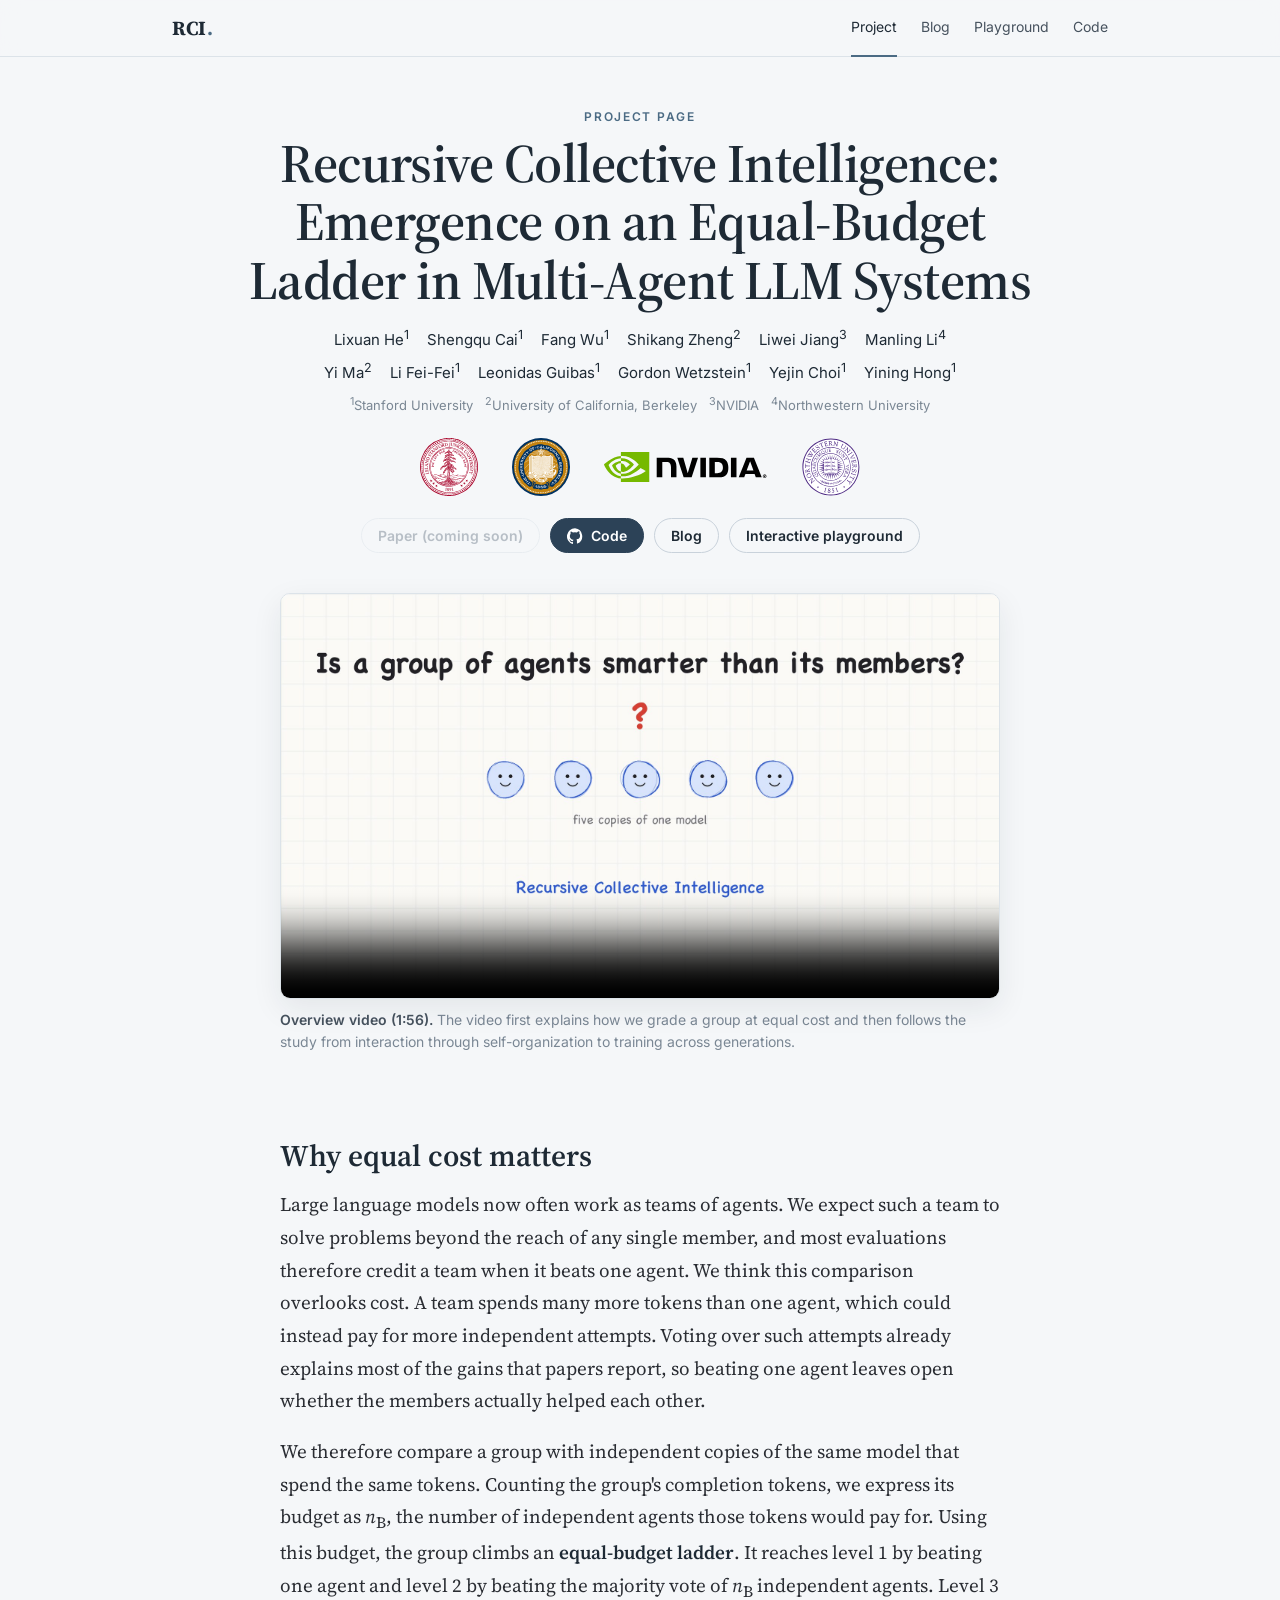
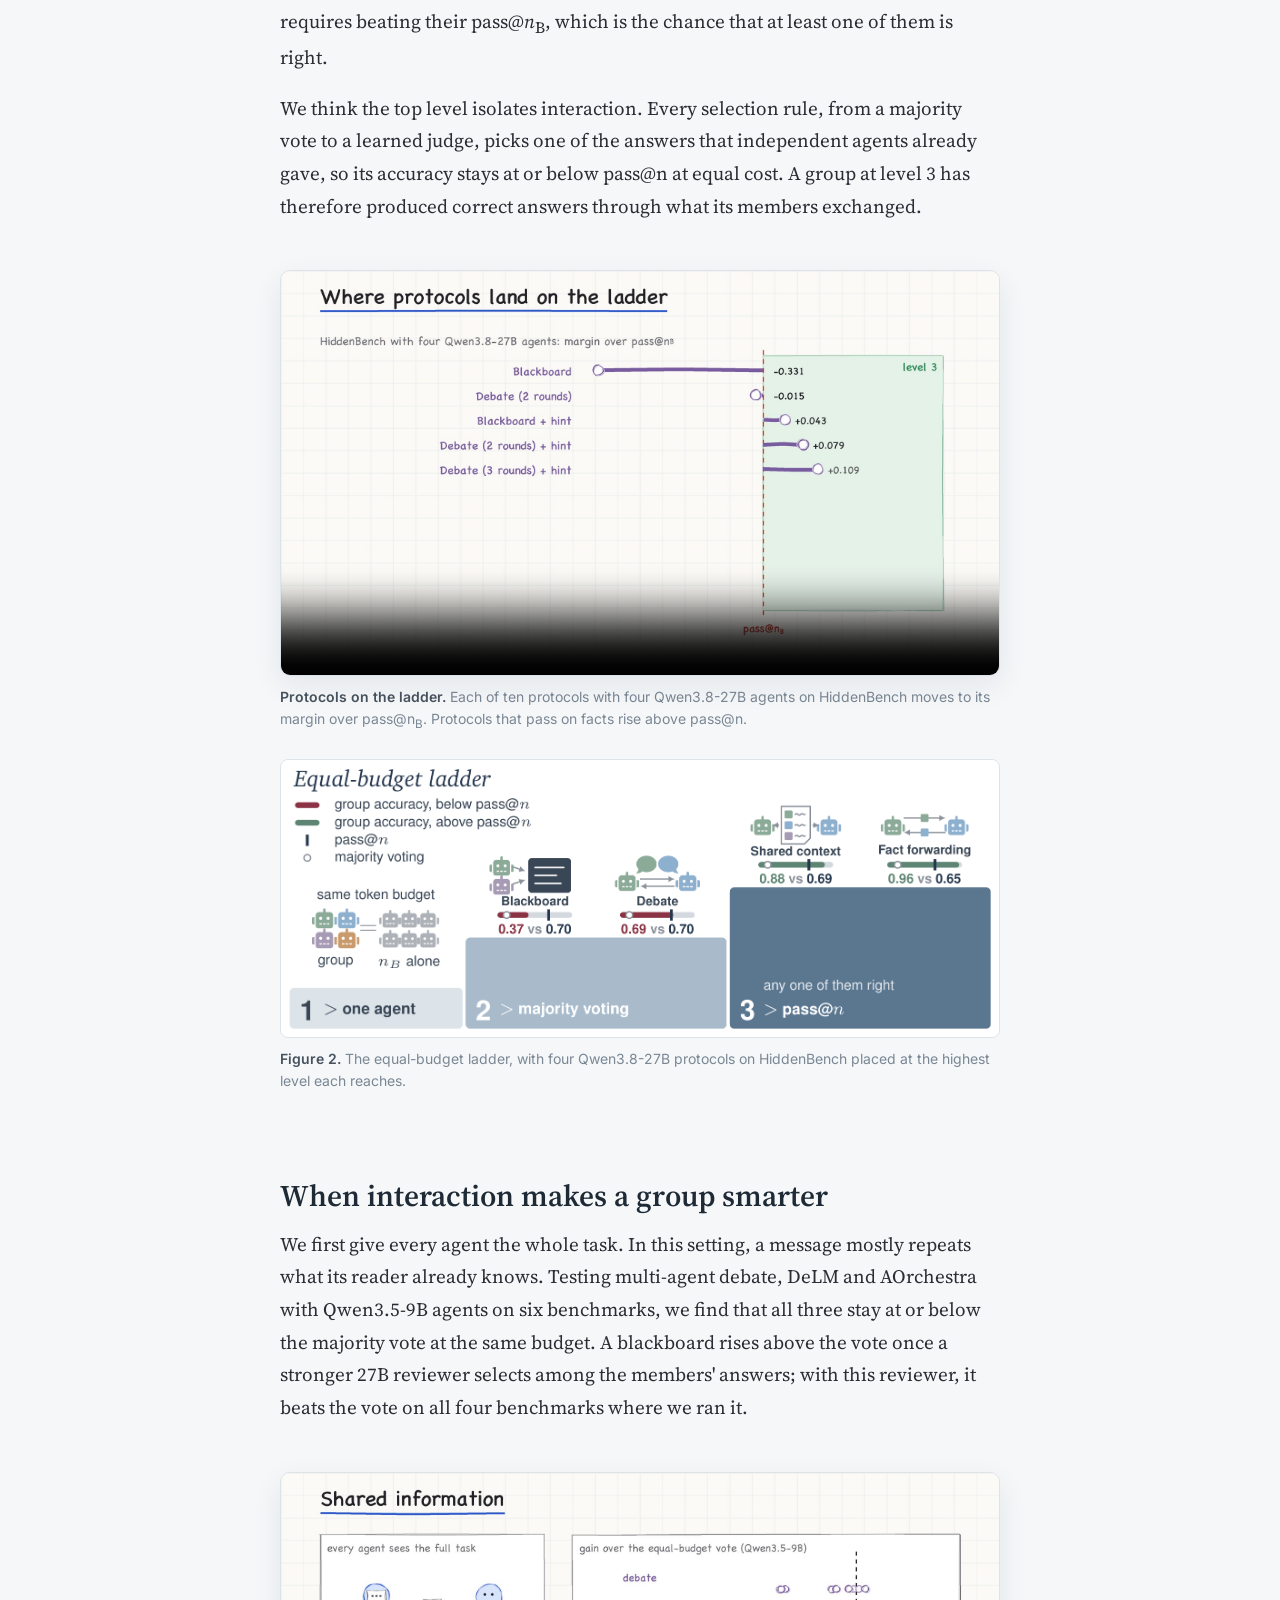
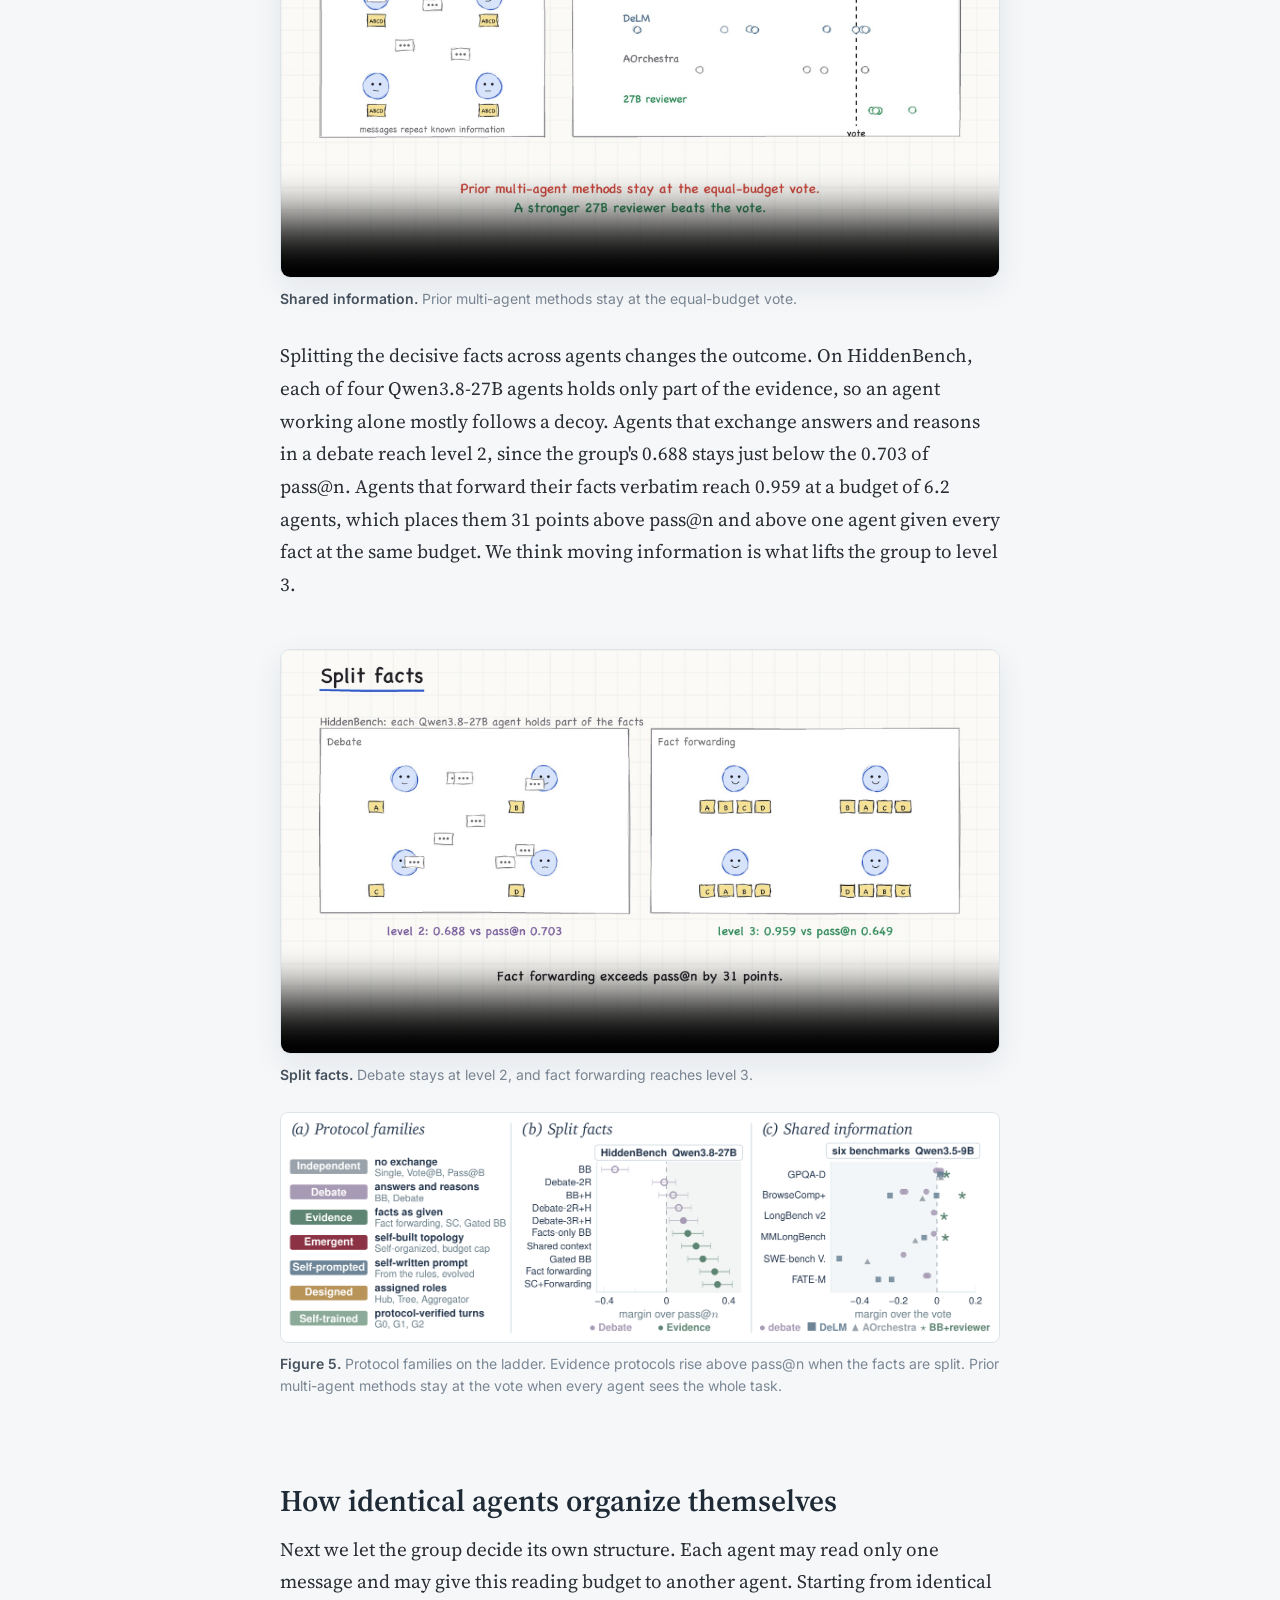
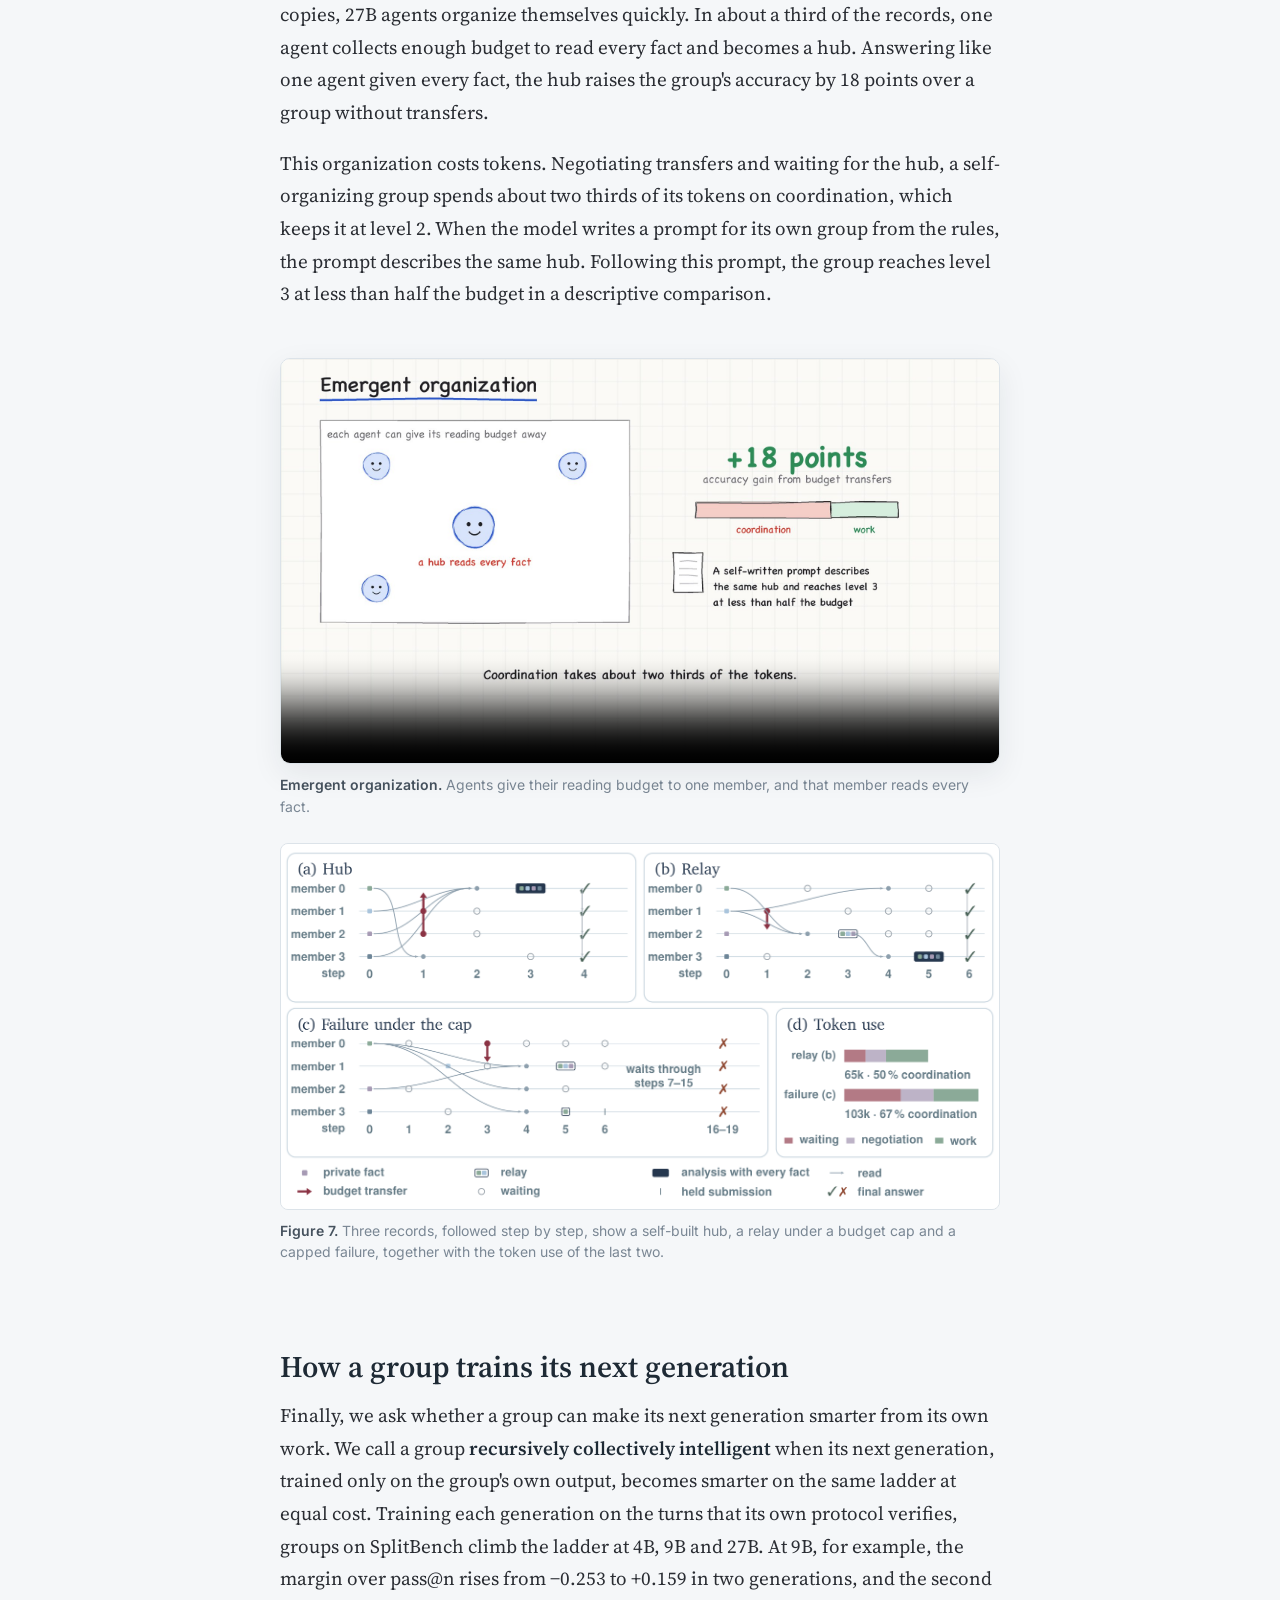
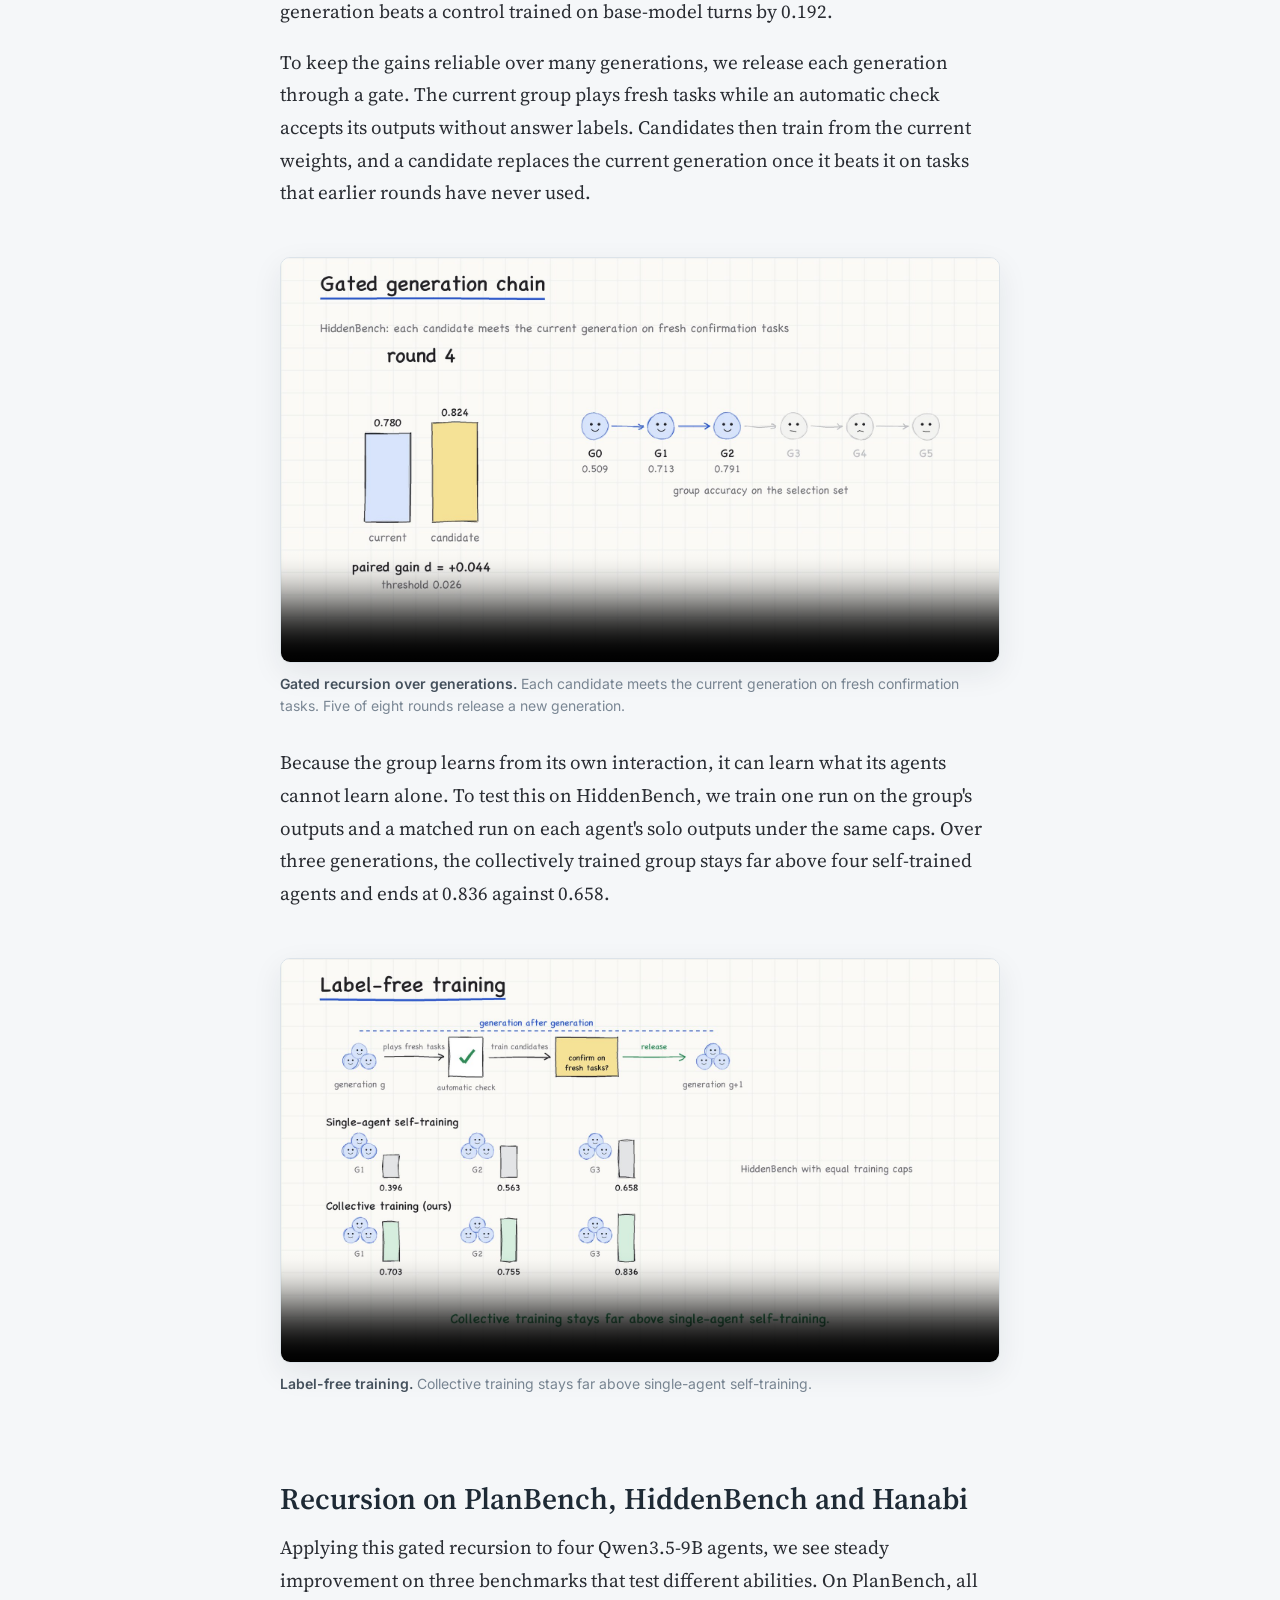
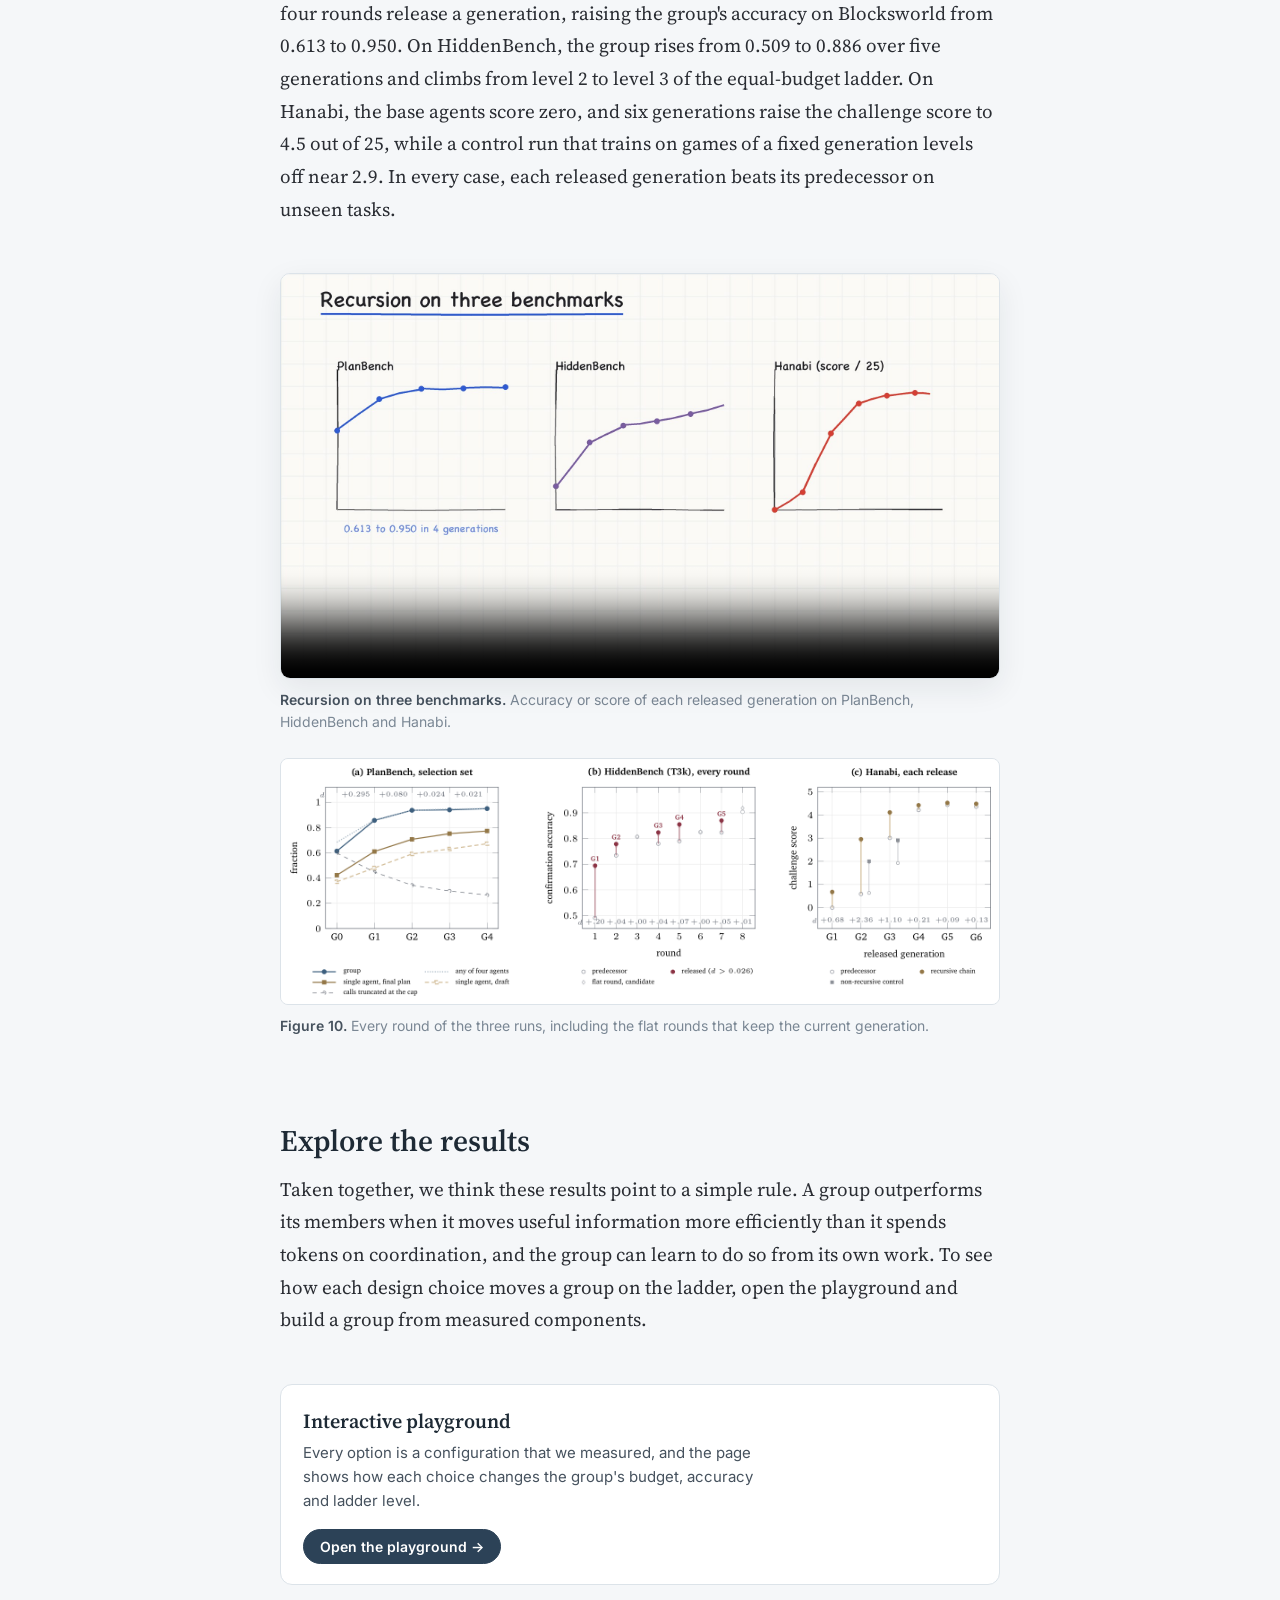
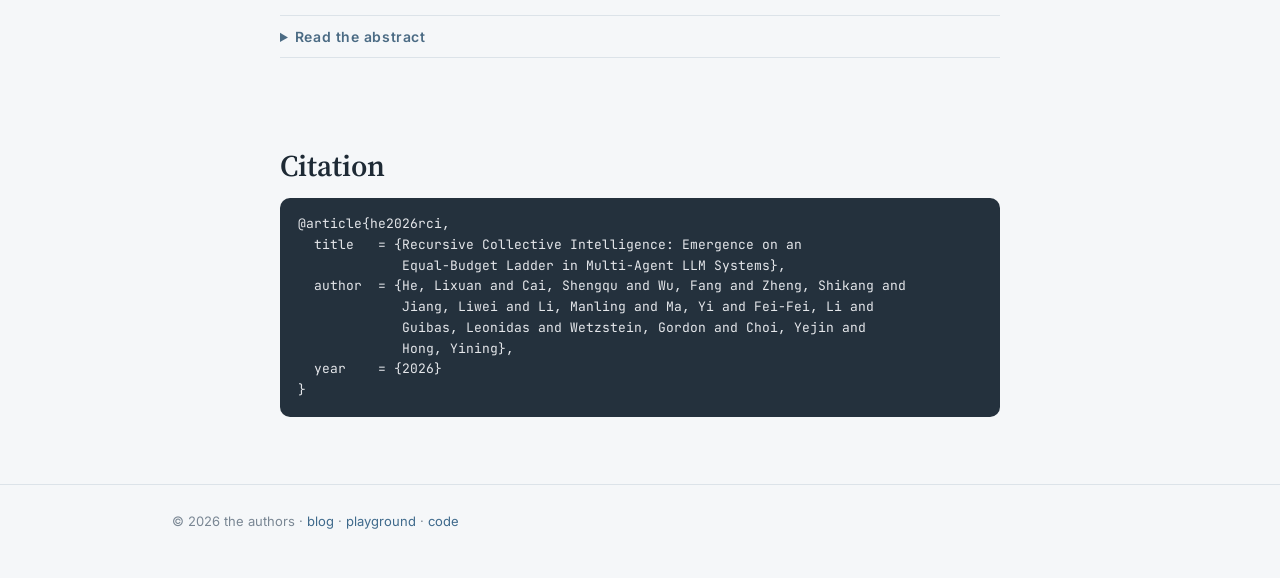
==== commit 00556fbb: "Site: drop 'chain' wording; homepage prose rewritten; abstract synced with the paper Co-Authored-By:" ====
--- a/index.html
+++ b/index.html
@@ -62,61 +62,61 @@
 <div class="col">
   <figure>
     <div class="video"><video src="video/overview.mp4" poster="video/overview_poster.jpg" controls preload="metadata" playsinline></video></div>
-    <figcaption><b>Overview video (1:56).</b> The video walks through the whole study: how we grade a group at equal cost, when interaction helps, how identical agents organize themselves, and how a group trains its next generation.</figcaption>
+    <figcaption><b>Overview video (1:56).</b> The video first explains how we grade a group at equal cost and then follows the study from interaction through self-organization to training across generations.</figcaption>
   </figure>
 
 
   <section class="prose">
     <h2 class="sec">Why equal cost matters</h2>
-    <p>Large language models now often work as teams of agents, and we expect a team to solve problems that no single member can solve. Most evaluations therefore credit a team when it beats one agent. However, a team also spends many more tokens than one agent, and those extra tokens could instead pay for more independent attempts. Voting over such attempts already explains most of the gains that papers report, so a team that beats one agent has not yet shown that its members helped each other.</p>
-    <p>We therefore compare a group with independent copies of the same model that spend the same tokens. Counting the group's completion tokens, we express its budget as <i>n</i><sub>B</sub>, the number of independent agents those tokens would pay for. The group then climbs an <b>equal-budget ladder</b>: it reaches level 1 when it beats one agent, level 2 when it beats the majority vote of <i>n</i><sub>B</sub> independent agents, and level 3 when it beats their pass@<i>n</i><sub>B</sub>, the chance that at least one of them is right.</p>
-    <p>The top level isolates interaction. Because a vote, a judge or a verifier only selects among answers that independent agents already gave, none of them can rise above pass@n at equal cost. A group at level 3 must have produced correct answers through what its members exchanged.</p>
+    <p>Large language models now often work as teams of agents. We expect such a team to solve problems beyond the reach of any single member, and most evaluations therefore credit a team when it beats one agent. We think this comparison overlooks cost. A team spends many more tokens than one agent, which could instead pay for more independent attempts. Voting over such attempts already explains most of the gains that papers report, so beating one agent leaves open whether the members actually helped each other.</p>
+    <p>We therefore compare a group with independent copies of the same model that spend the same tokens. Counting the group's completion tokens, we express its budget as <i>n</i><sub>B</sub>, the number of independent agents those tokens would pay for. Using this budget, the group climbs an <b>equal-budget ladder</b>. It reaches level 1 by beating one agent and level 2 by beating the majority vote of <i>n</i><sub>B</sub> independent agents. Level 3 requires beating their pass@<i>n</i><sub>B</sub>, which is the chance that at least one of them is right.</p>
+    <p>We think the top level isolates interaction. Every selection rule, from a majority vote to a learned judge, picks one of the answers that independent agents already gave, so its accuracy stays at or below pass@n at equal cost. A group at level 3 has therefore produced correct answers through what its members exchanged.</p>
   </section>
   <figure>
     <div class="video"><video src="video/ladder.mp4" poster="video/ladder_poster.jpg" controls muted loop preload="metadata" playsinline></video></div>
-    <figcaption><b>Protocols on the ladder.</b> Ten protocols of four Qwen3.8-27B agents on HiddenBench move to their margin over pass@n<sub>B</sub>. Fact protocols rise above pass@n.</figcaption>
+    <figcaption><b>Protocols on the ladder.</b> Each of ten protocols with four Qwen3.8-27B agents on HiddenBench moves to its margin over pass@n<sub>B</sub>. Protocols that pass on facts rise above pass@n.</figcaption>
   </figure>
   <figure><img src="assets/fig/fig2.png" alt="The equal-budget ladder"><figcaption><b>Figure 2.</b> The equal-budget ladder, with four Qwen3.8-27B protocols on HiddenBench placed at the highest level each reaches.</figcaption></figure>
 
   <section class="prose">
     <h2 class="sec">When interaction makes a group smarter</h2>
-    <p>We first give every agent the whole task. In this setting a message mostly repeats what its reader already knows. Testing multi-agent debate, DeLM and AOrchestra with Qwen3.5-9B agents on six benchmarks, we find that none of them beats the majority vote at the same budget. Only a stronger 27B reviewer, which selects among the members' answers, beats the vote on all four benchmarks it was run on.</p>
+    <p>We first give every agent the whole task. In this setting, a message mostly repeats what its reader already knows. Testing multi-agent debate, DeLM and AOrchestra with Qwen3.5-9B agents on six benchmarks, we find that all three stay at or below the majority vote at the same budget. A blackboard rises above the vote once a stronger 27B reviewer selects among the members' answers; with this reviewer, it beats the vote on all four benchmarks where we ran it.</p>
   </section>
   <figure>
     <div class="video"><video src="video/clip_shared.mp4" poster="video/clip_shared.jpg" controls muted loop preload="metadata" playsinline></video></div>
     <figcaption><b>Shared information.</b> Prior multi-agent methods stay at the equal-budget vote.</figcaption>
   </figure>
   <section class="prose">
-    <p>Splitting the decisive facts across agents changes the picture. On HiddenBench, each of four Qwen3.8-27B agents holds only part of the evidence, so no agent can answer alone. Agents that exchange answers and reasons in a debate stay at level 2: the group reaches 0.688, below the 0.703 that pass@n reaches. In contrast, agents that forward their facts verbatim reach 0.959 at a budget of 6.2 agents, 31 points above pass@n and above one agent given every fact at the same budget. Moving information, not trading arguments, is what lifts the group to level 3.</p>
+    <p>Splitting the decisive facts across agents changes the outcome. On HiddenBench, each of four Qwen3.8-27B agents holds only part of the evidence, so an agent working alone mostly follows a decoy. Agents that exchange answers and reasons in a debate reach level 2, since the group's 0.688 stays just below the 0.703 of pass@n. Agents that forward their facts verbatim reach 0.959 at a budget of 6.2 agents, which places them 31 points above pass@n and above one agent given every fact at the same budget. We think moving information is what lifts the group to level 3.</p>
   </section>
   <figure>
     <div class="video"><video src="video/clip_facts.mp4" poster="video/clip_facts.jpg" controls muted loop preload="metadata" playsinline></video></div>
     <figcaption><b>Split facts.</b> Debate stays at level 2, and fact forwarding reaches level 3.</figcaption>
   </figure>
-  <figure><img src="assets/fig/fig5.png" alt="Protocol families on the ladder"><figcaption><b>Figure 5.</b> Protocol families on the ladder. With split facts, evidence protocols rise above pass@n; with shared information, prior multi-agent methods do not beat the vote.</figcaption></figure>
+  <figure><img src="assets/fig/fig5.png" alt="Protocol families on the ladder"><figcaption><b>Figure 5.</b> Protocol families on the ladder. Evidence protocols rise above pass@n when the facts are split. Prior multi-agent methods stay at the vote when every agent sees the whole task.</figcaption></figure>
 
   <section class="prose">
     <h2 class="sec">How identical agents organize themselves</h2>
-    <p>Next we let the group decide its own structure. Each agent may read only one message, but it may give its reading budget to another agent. Starting from identical copies, 27B agents quickly organize themselves: in about a third of the records one agent collects enough budget to read every fact and becomes a hub. Answering like one agent given every fact, the hub raises the group's accuracy by 18 points over a group without transfers.</p>
-    <p>This organization, however, costs tokens. Negotiating transfers and waiting for the hub, a self-organizing group spends about two thirds of its tokens on coordination, so it stays below pass@n at its own budget. When the model instead writes a prompt for its own group from the rules, the prompt describes the same hub and reaches level 3 at less than half the budget, in a descriptive comparison.</p>
+    <p>Next we let the group decide its own structure. Each agent may read only one message and may give this reading budget to another agent. Starting from identical copies, 27B agents organize themselves quickly. In about a third of the records, one agent collects enough budget to read every fact and becomes a hub. Answering like one agent given every fact, the hub raises the group's accuracy by 18 points over a group without transfers.</p>
+    <p>This organization costs tokens. Negotiating transfers and waiting for the hub, a self-organizing group spends about two thirds of its tokens on coordination, which keeps it at level 2. When the model writes a prompt for its own group from the rules, the prompt describes the same hub. Following this prompt, the group reaches level 3 at less than half the budget in a descriptive comparison.</p>
   </section>
   <figure>
     <div class="video"><video src="video/clip_org.mp4" poster="video/clip_org.jpg" controls muted loop preload="metadata" playsinline></video></div>
     <figcaption><b>Emergent organization.</b> Agents give their reading budget to one member, and that member reads every fact.</figcaption>
   </figure>
-  <figure><img src="assets/fig/fig7.png" alt="How identical agents organize"><figcaption><b>Figure 7.</b> Three records read step by step: a self-built hub, a relay under a budget cap, a capped failure, and where their tokens go.</figcaption></figure>
+  <figure><img src="assets/fig/fig7.png" alt="How identical agents organize"><figcaption><b>Figure 7.</b> Three records, followed step by step, show a self-built hub, a relay under a budget cap and a capped failure, together with the token use of the last two.</figcaption></figure>
 
   <section class="prose">
     <h2 class="sec">How a group trains its next generation</h2>
-    <p>Finally, we ask whether a group can make its next generation smarter from its own work. We call a group <b>recursively collectively intelligent</b> when its own output, without a teacher or external labels, improves its next generation on the same ladder at equal cost. Training each generation on the turns that its own protocol verifies, groups on SplitBench climb the ladder at 4B, 9B and 27B. At 9B, for example, the margin over pass@n rises from −0.253 to +0.159 in two generations, and the second generation beats a control trained on base-model turns by 0.192.</p>
-    <p>To keep the gains honest over many generations, we release each generation through a gate. The current group plays fresh tasks, an automatic check accepts its outputs without answer labels, and candidates train from its weights. A candidate then replaces the current generation only when it beats it on tasks that no earlier round has used.</p>
+    <p>Finally, we ask whether a group can make its next generation smarter from its own work. We call a group <b>recursively collectively intelligent</b> when its next generation, trained only on the group's own output, becomes smarter on the same ladder at equal cost. Training each generation on the turns that its own protocol verifies, groups on SplitBench climb the ladder at 4B, 9B and 27B. At 9B, for example, the margin over pass@n rises from −0.253 to +0.159 in two generations, and the second generation beats a control trained on base-model turns by 0.192.</p>
+    <p>To keep the gains reliable over many generations, we release each generation through a gate. The current group plays fresh tasks while an automatic check accepts its outputs without answer labels. Candidates then train from the current weights, and a candidate replaces the current generation once it beats it on tasks that earlier rounds have never used.</p>
   </section>
   <figure>
-    <div class="video"><video src="video/chain.mp4" poster="video/chain_poster.jpg" controls muted loop preload="metadata" playsinline></video></div>
-    <figcaption><b>The gated generation chain.</b> Each candidate meets the current generation on fresh confirmation tasks. Five of eight rounds release a new generation.</figcaption>
+    <div class="video"><video src="video/recursion.mp4" poster="video/recursion_poster.jpg" controls muted loop preload="metadata" playsinline></video></div>
+    <figcaption><b>Gated recursion over generations.</b> Each candidate meets the current generation on fresh confirmation tasks. Five of eight rounds release a new generation.</figcaption>
   </figure>
   <section class="prose">
-    <p>Because the group learns from its own interaction, it can learn what its agents cannot learn alone. Comparing two chains under the same caps on HiddenBench, we train one on the group's outputs and the other on each agent's solo outputs. The collectively trained group reaches 0.703, 0.755 and 0.836 over three generations, whereas four self-trained agents reach only 0.396, 0.563 and 0.658.</p>
+    <p>Because the group learns from its own interaction, it can learn what its agents cannot learn alone. To test this on HiddenBench, we train one run on the group's outputs and a matched run on each agent's solo outputs under the same caps. Over three generations, the collectively trained group stays far above four self-trained agents and ends at 0.836 against 0.658.</p>
   </section>
   <figure>
     <div class="video"><video src="video/clip_train.mp4" poster="video/clip_train.jpg" controls muted loop preload="metadata" playsinline></video></div>
@@ -125,22 +125,22 @@
 
   <section class="prose">
     <h2 class="sec">Recursion on PlanBench, HiddenBench and Hanabi</h2>
-    <p>Running these gated chains from four Qwen3.5-9B agents, we see steady recursion on three benchmarks that test different abilities. On PlanBench, all four rounds release a generation, and the group's accuracy on Blocksworld rises from 0.613 to 0.950. On HiddenBench, the group rises from 0.509 to 0.886 over five generations. On Hanabi, the base agents score zero, yet six generations raise the challenge score to 4.5 out of 25, while a control chain that never trains on its own games stays near 2.9. In every case, each released generation beats its predecessor on unseen tasks.</p>
+    <p>Applying this gated recursion to four Qwen3.5-9B agents, we see steady improvement on three benchmarks that test different abilities. On PlanBench, all four rounds release a generation, raising the group's accuracy on Blocksworld from 0.613 to 0.950. On HiddenBench, the group rises from 0.509 to 0.886 over five generations and climbs from level 2 to level 3 of the equal-budget ladder. On Hanabi, the base agents score zero, and six generations raise the challenge score to 4.5 out of 25, while a control run that trains on games of a fixed generation levels off near 2.9. In every case, each released generation beats its predecessor on unseen tasks.</p>
   </section>
   <figure>
     <div class="video"><video src="video/clip_bench.mp4" poster="video/clip_bench.jpg" controls muted loop preload="metadata" playsinline></video></div>
     <figcaption><b>Recursion on three benchmarks.</b> Accuracy or score of each released generation on PlanBench, HiddenBench and Hanabi.</figcaption>
   </figure>
-  <figure><img src="assets/fig/fig10.png" alt="Every round of the three chains"><figcaption><b>Figure 10.</b> Every round of the three chains, including the flat rounds that keep the current generation.</figcaption></figure>
+  <figure><img src="assets/fig/fig10.png" alt="Every round of the three runs"><figcaption><b>Figure 10.</b> Every round of the three runs, including the flat rounds that keep the current generation.</figcaption></figure>
 
   <section class="prose">
     <h2 class="sec">Explore the results</h2>
-    <p>Taken together, these results suggest a simple rule. A group outperforms its members when it moves useful information more efficiently than it spends tokens on coordination, and it can learn to do so from its own work. To see how each design choice moves a group on the ladder, open the playground and change what the agents see, what they exchange and how they organize.</p>
+    <p>Taken together, we think these results point to a simple rule. A group outperforms its members when it moves useful information more efficiently than it spends tokens on coordination, and the group can learn to do so from its own work. To see how each design choice moves a group on the ladder, open the playground and build a group from measured components.</p>
   </section>
-  <div class="cta"><div><h3>Interactive playground</h3><p>Every option is a configuration we measured. The page shows the token budget, the accuracy, the ladder level and the flow of information.</p></div><a class="btn" href="playground/">Open the playground →</a></div>
+  <div class="cta"><div><h3>Interactive playground</h3><p>Every option is a configuration that we measured, and the page shows how each choice changes the group's budget, accuracy and ladder level.</p></div><a class="btn" href="playground/">Open the playground →</a></div>
 
   <details class="abs"><summary>Read the abstract</summary>
-    <div class="prose"><p>Large language models increasingly work as teams of agents, and a team is expected to solve problems beyond the reach of any single member. Most evaluations credit a team for outperforming a single agent, without accounting for the additional computation: a team may consume many times the tokens of one agent, and a plain vote over independent answers already explains most of the reported gain. Two questions therefore remain open: when does interaction itself make a group smarter, and can a group improve its next generation by learning from its own work? We answer both with the <b>equal-budget ladder</b>, which grades a group against independent agents at three levels: outperforming a single agent, a compute-matched majority vote, and compute-matched pass@n. On this ladder we define <b>Recursive Collective Intelligence (RCI)</b> as a group whose own output, without a teacher or external labels, makes its next generation smarter at equal cost. Three findings follow. First, interaction improves collective intelligence when it moves information across agents: forwarding split facts lifts groups above pass@n by up to 31 percentage points across three model scales. Second, organization emerges spontaneously: identical 27B agents form hubs and improve accuracy by 18 percentage points; encoding their organization in a prompt enables them to reach level 3 at less than half the token budget in a descriptive comparison. Third, groups recursively improve themselves: two generations of label-free training progressively climb the ladder, with the second 9B generation surpassing both pass@n and a control trained on base-model turns. A group therefore outperforms its members when it forwards useful information more efficiently than it spends tokens on coordination, and learns to do so from its own work.</p></div>
+    <div class="prose"><p>Large language models increasingly work as teams of agents, and a team is expected to solve problems beyond the reach of any single member. Most evaluations credit a team for outperforming a single agent, without accounting for the additional computation: a team may consume many times the tokens of one agent, and a plain vote over independent answers already explains most of the reported gain. Two questions therefore remain open: When does interaction itself make a group smarter, and can a group improve its next generation by learning from its own work? We answer both with the <b>equal-budget ladder</b>, which grades a group against independent agents at three levels: outperforming a single agent, a compute-matched majority vote, and compute-matched pass@n. On this ladder we define <b>Recursive Collective Intelligence (RCI)</b> as a group whose own output, without a teacher or external labels, makes its next generation smarter at equal cost. Three findings follow. First, interaction improves collective intelligence when it moves information across agents: forwarding split facts lifts groups above pass@n by up to 31 percentage points across three model scales. Second, organization emerges spontaneously: identical 27B agents form hubs and improve accuracy by 18 percentage points; encoding their organization in a prompt enables them to reach level 3 at less than half the token budget in a descriptive comparison. Third, groups recursively improve themselves: Two label-free generations progressively climb the ladder, the second 9B generation surpassing both pass@n and a control trained on base-model turns; on PlanBench, HiddenBench and Hanabi, each generation outperforms its predecessor on unseen problems for four to six generations. A group therefore outperforms its members when it forwards useful information more efficiently than it spends tokens on coordination, and learns to do so from its own work.</p></div>
   </details>
 
   <section>
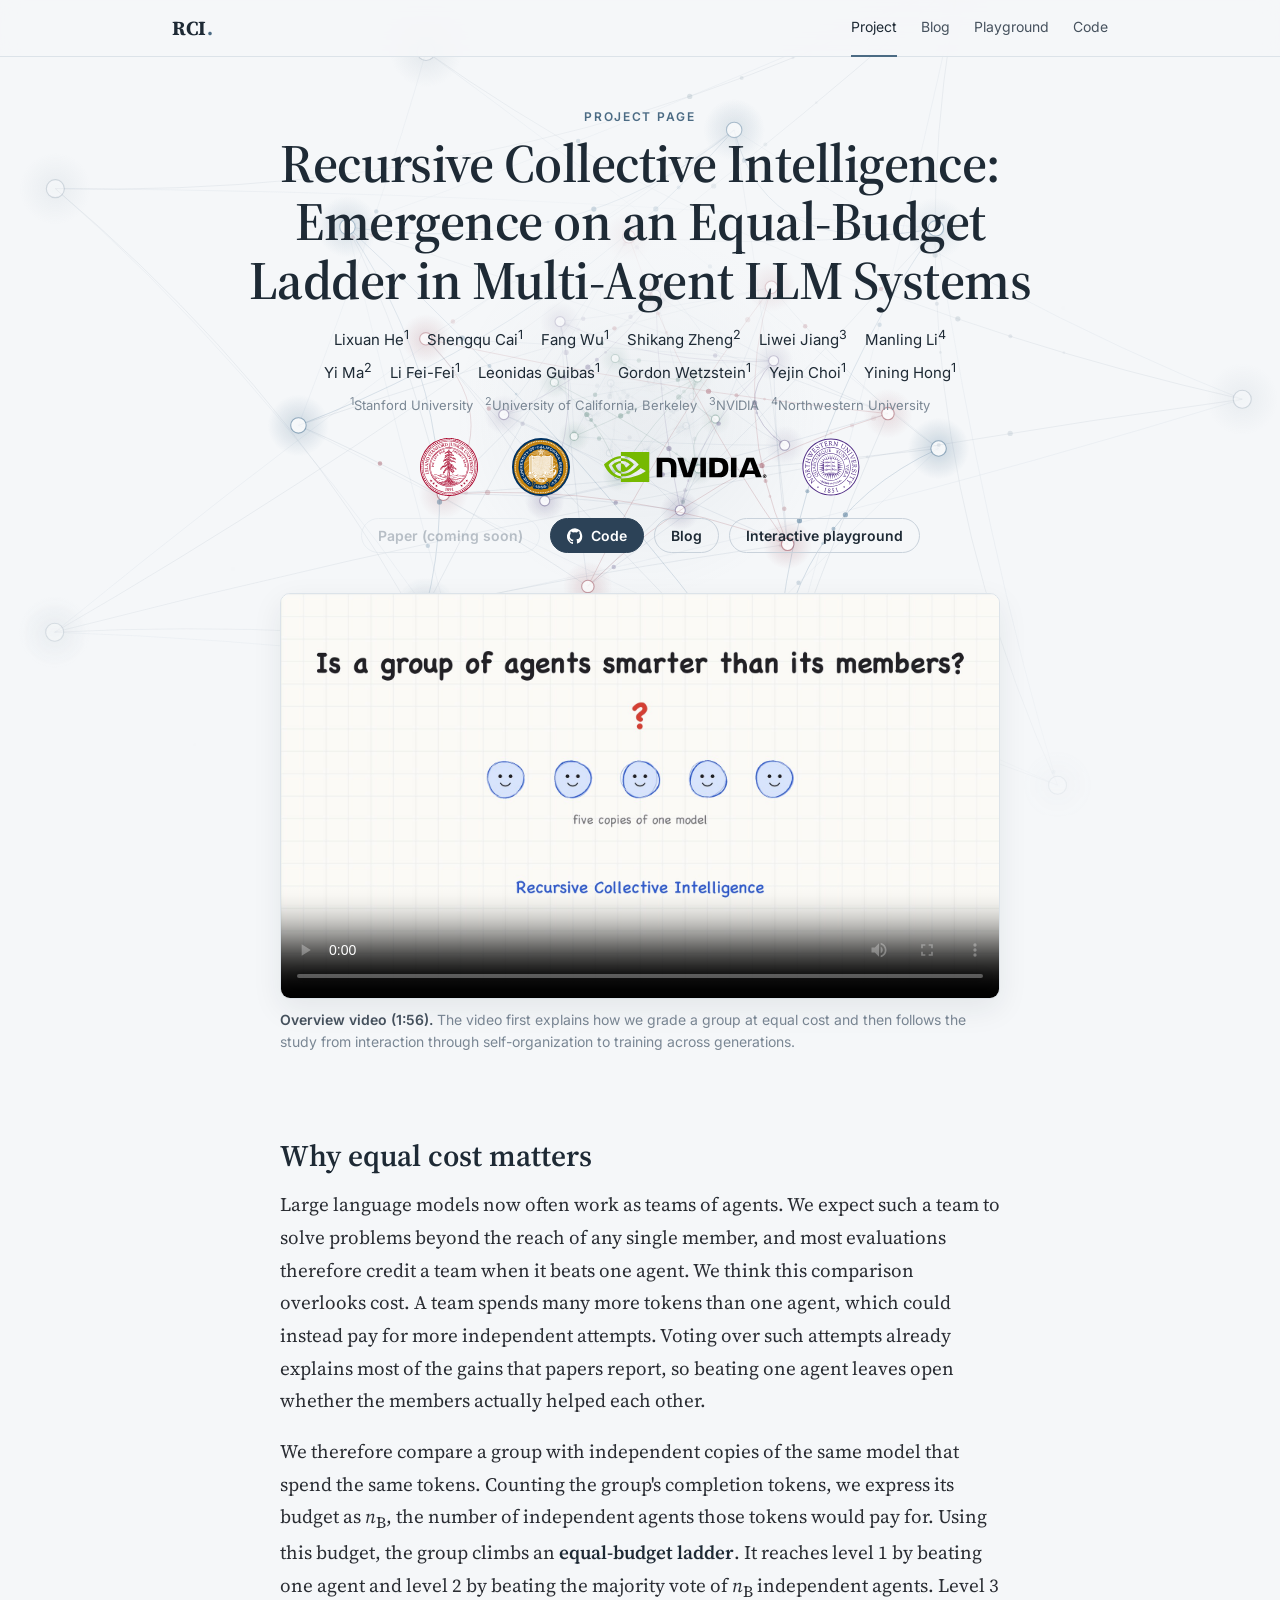
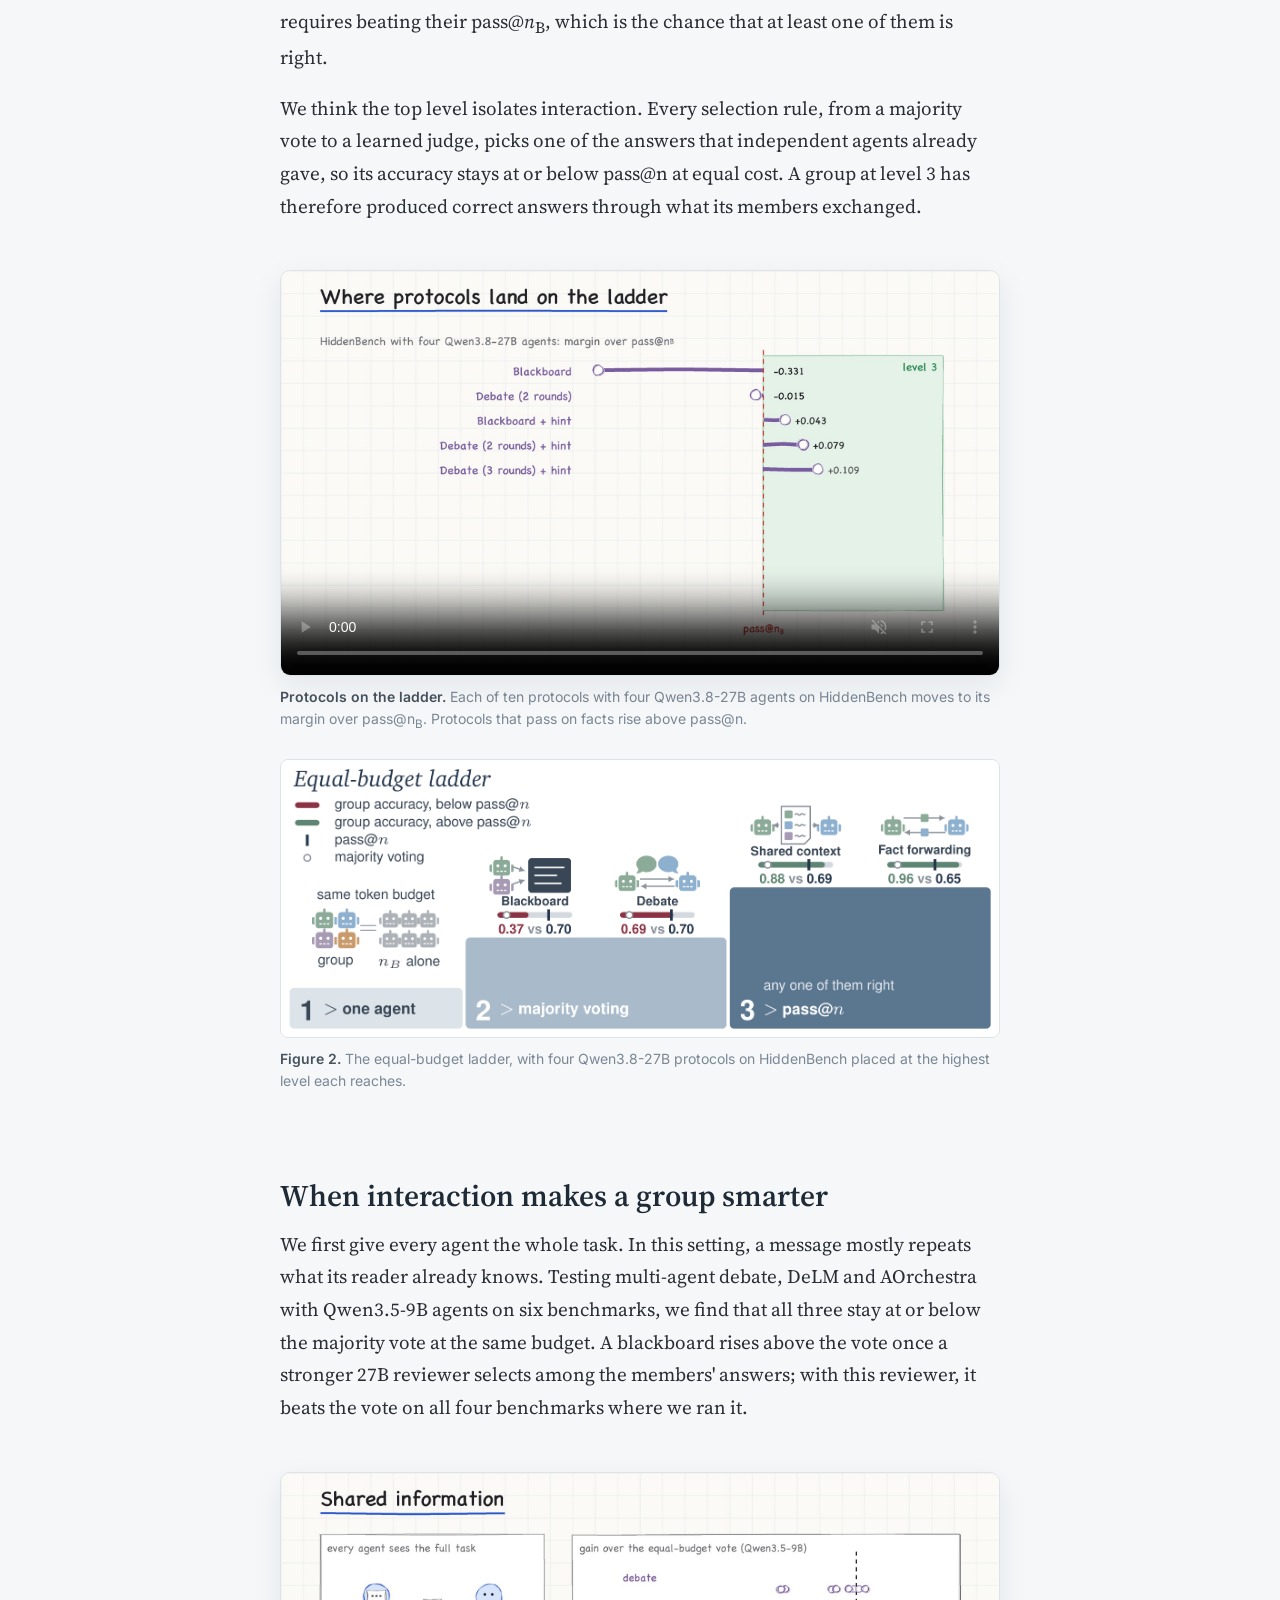
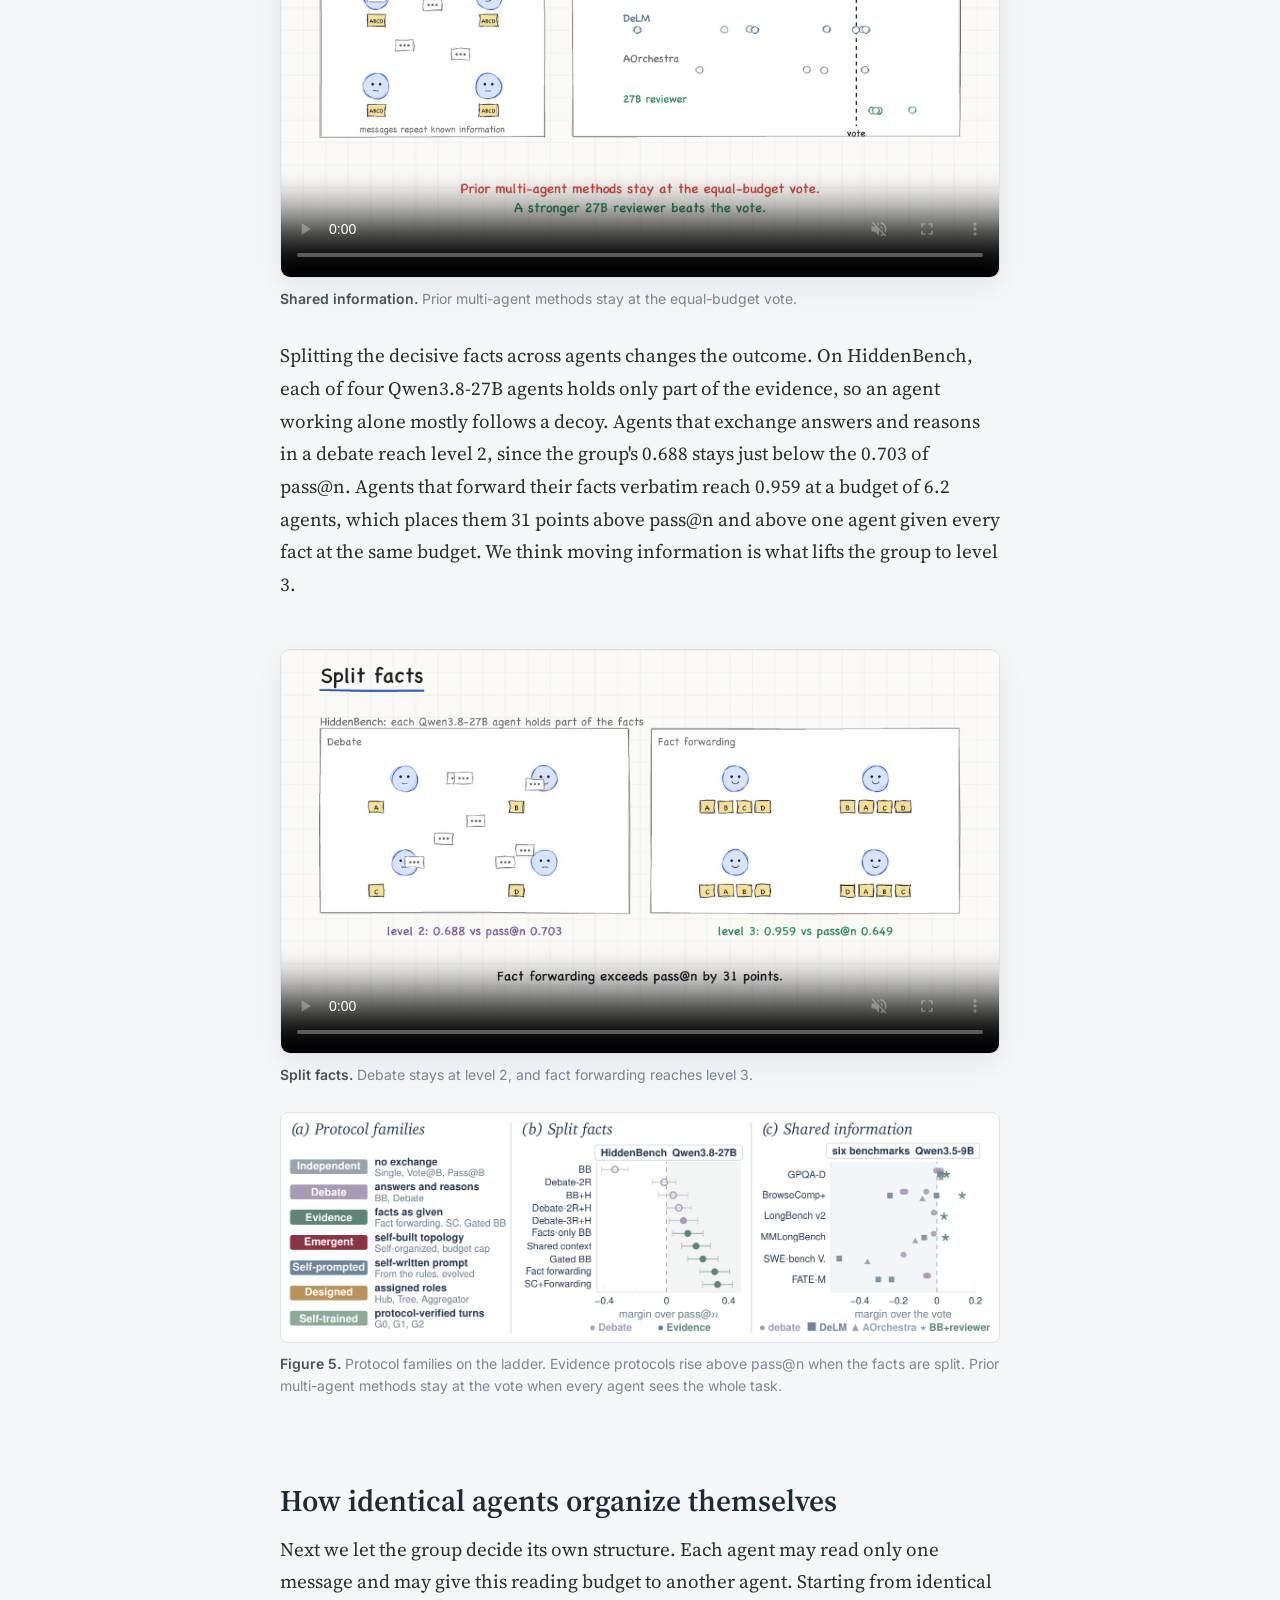
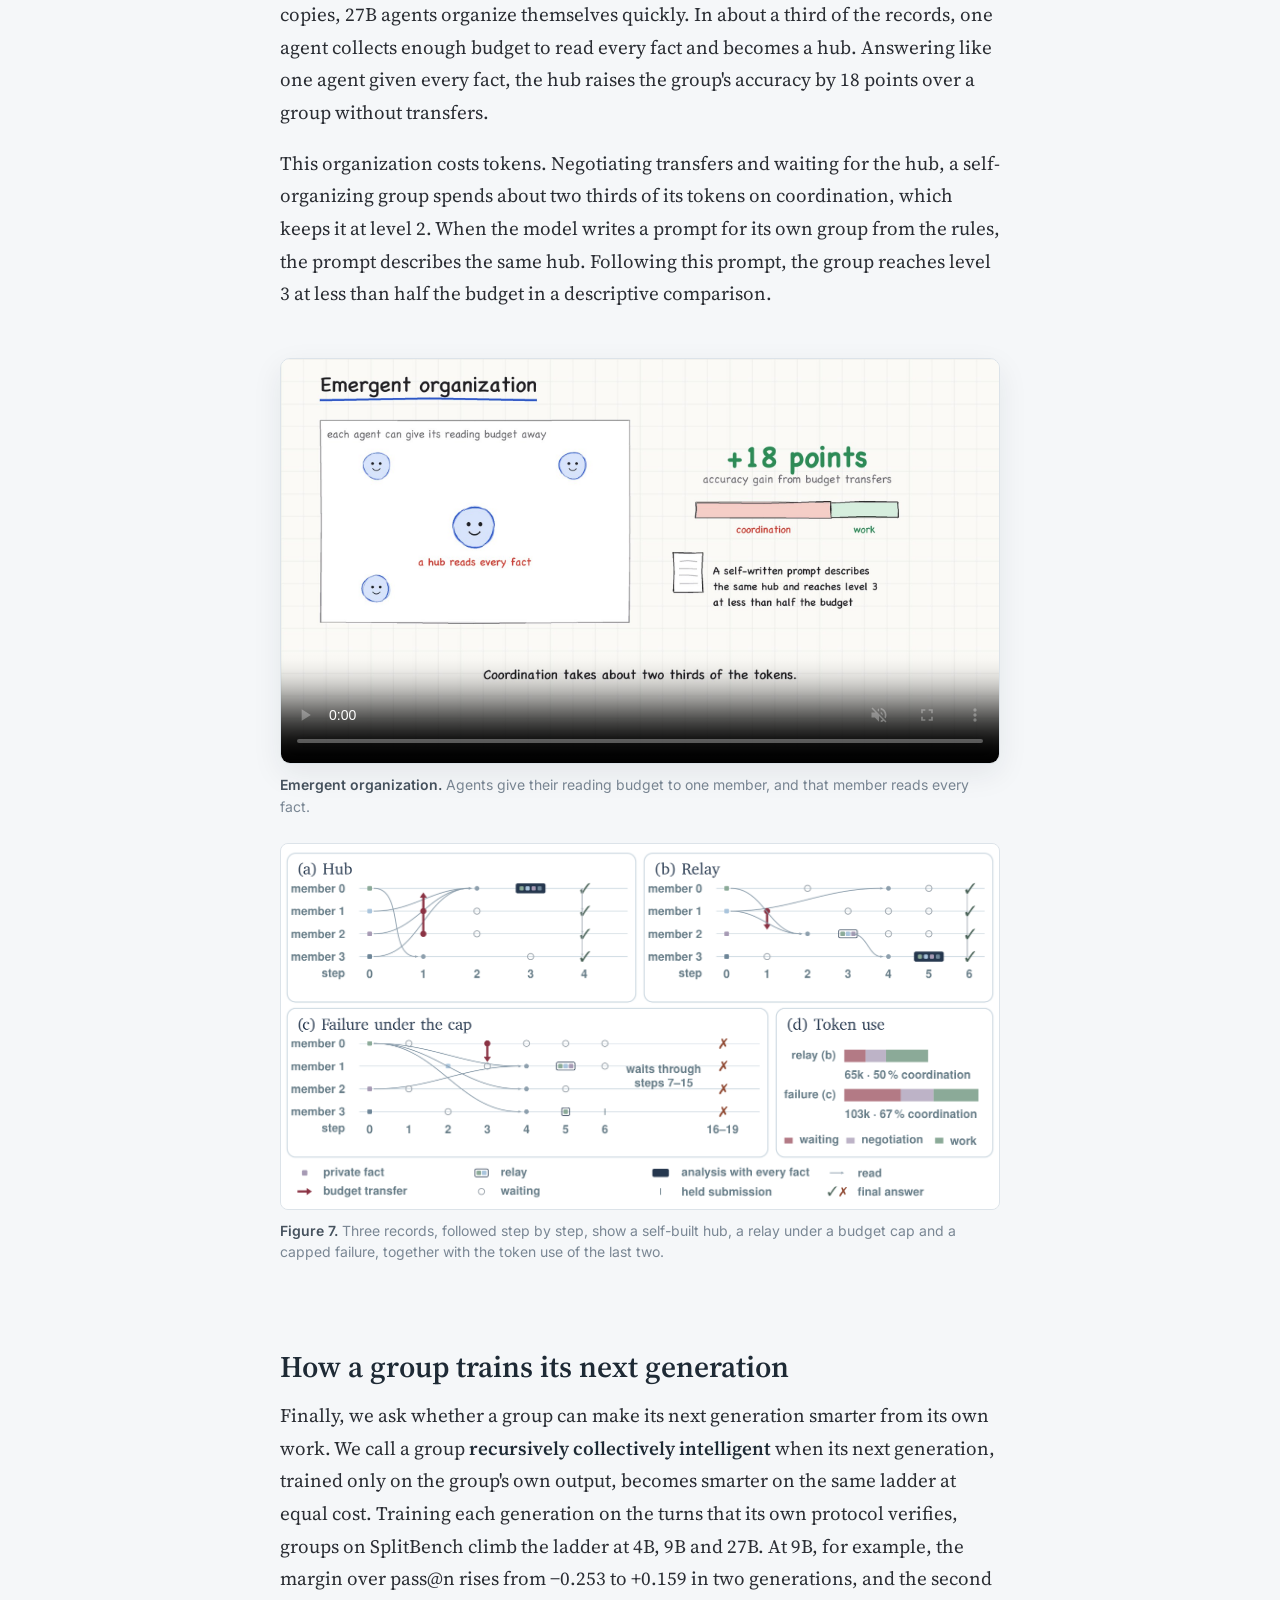
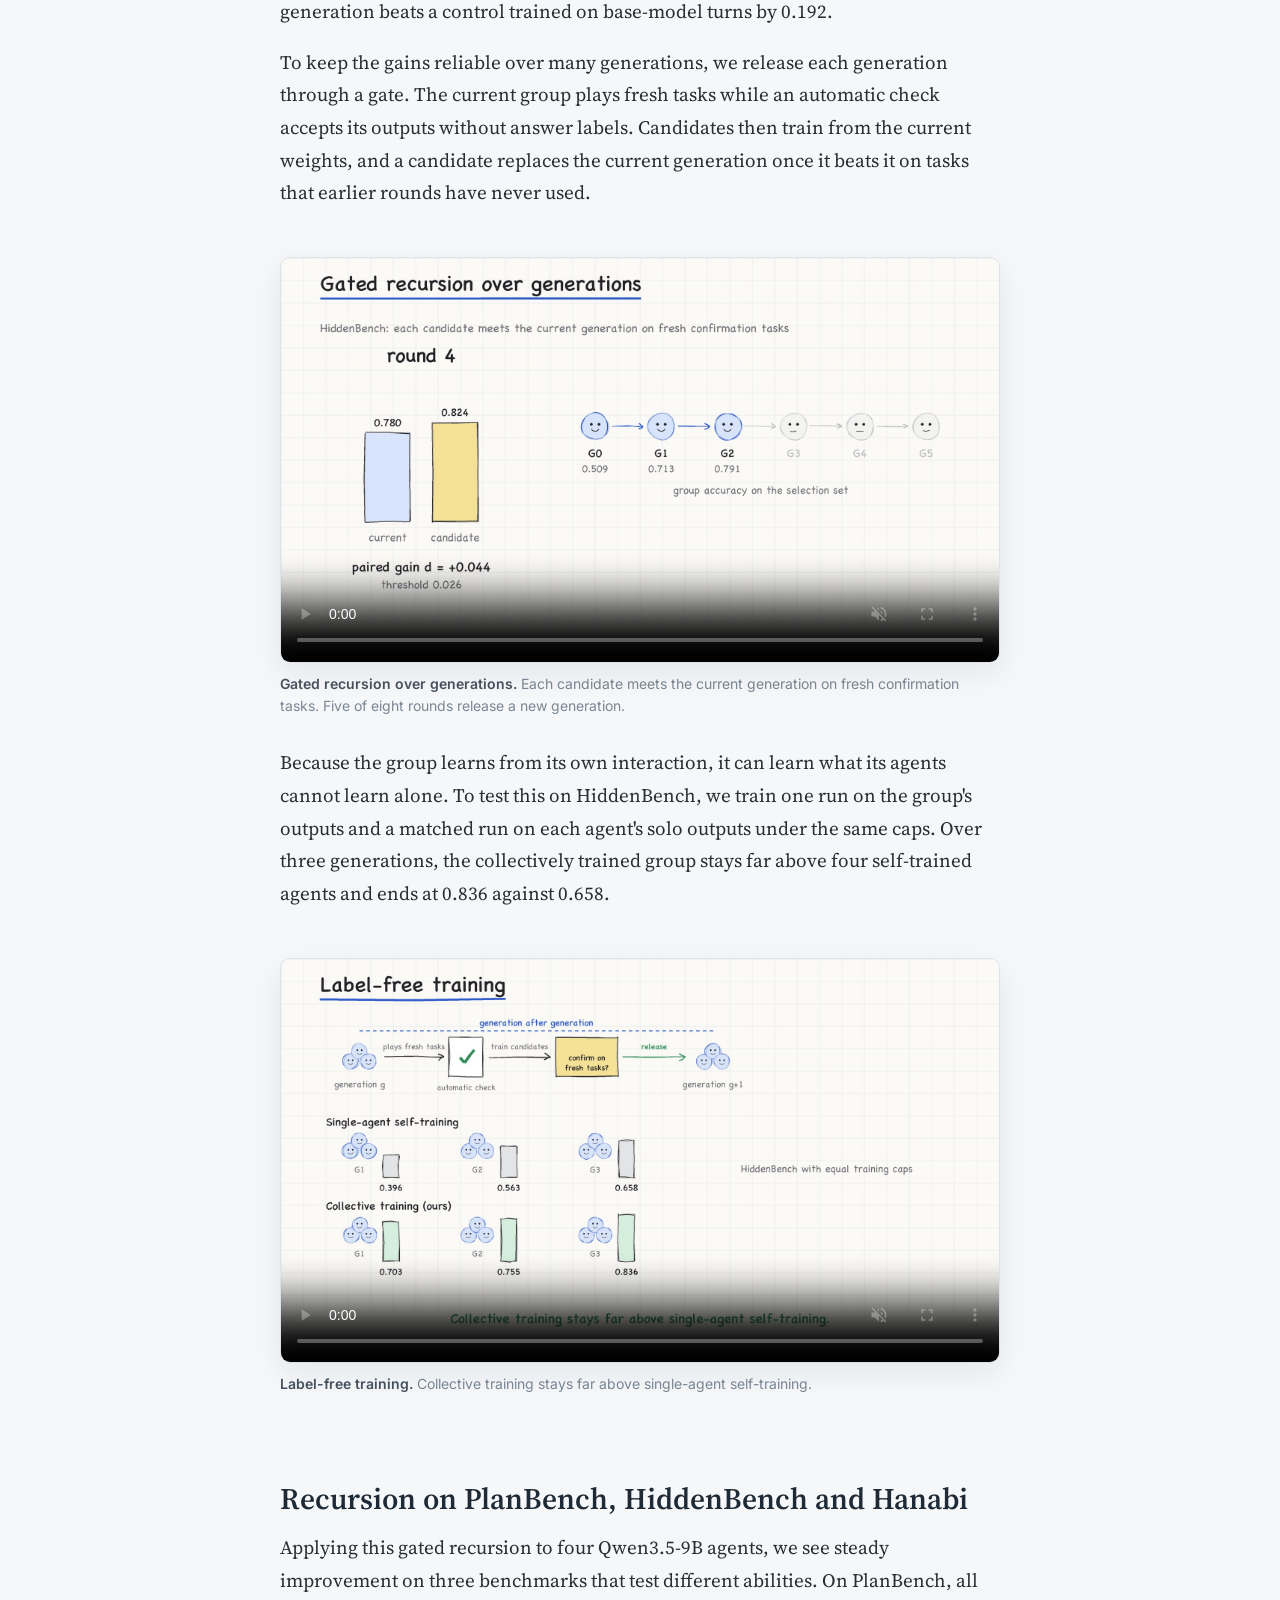
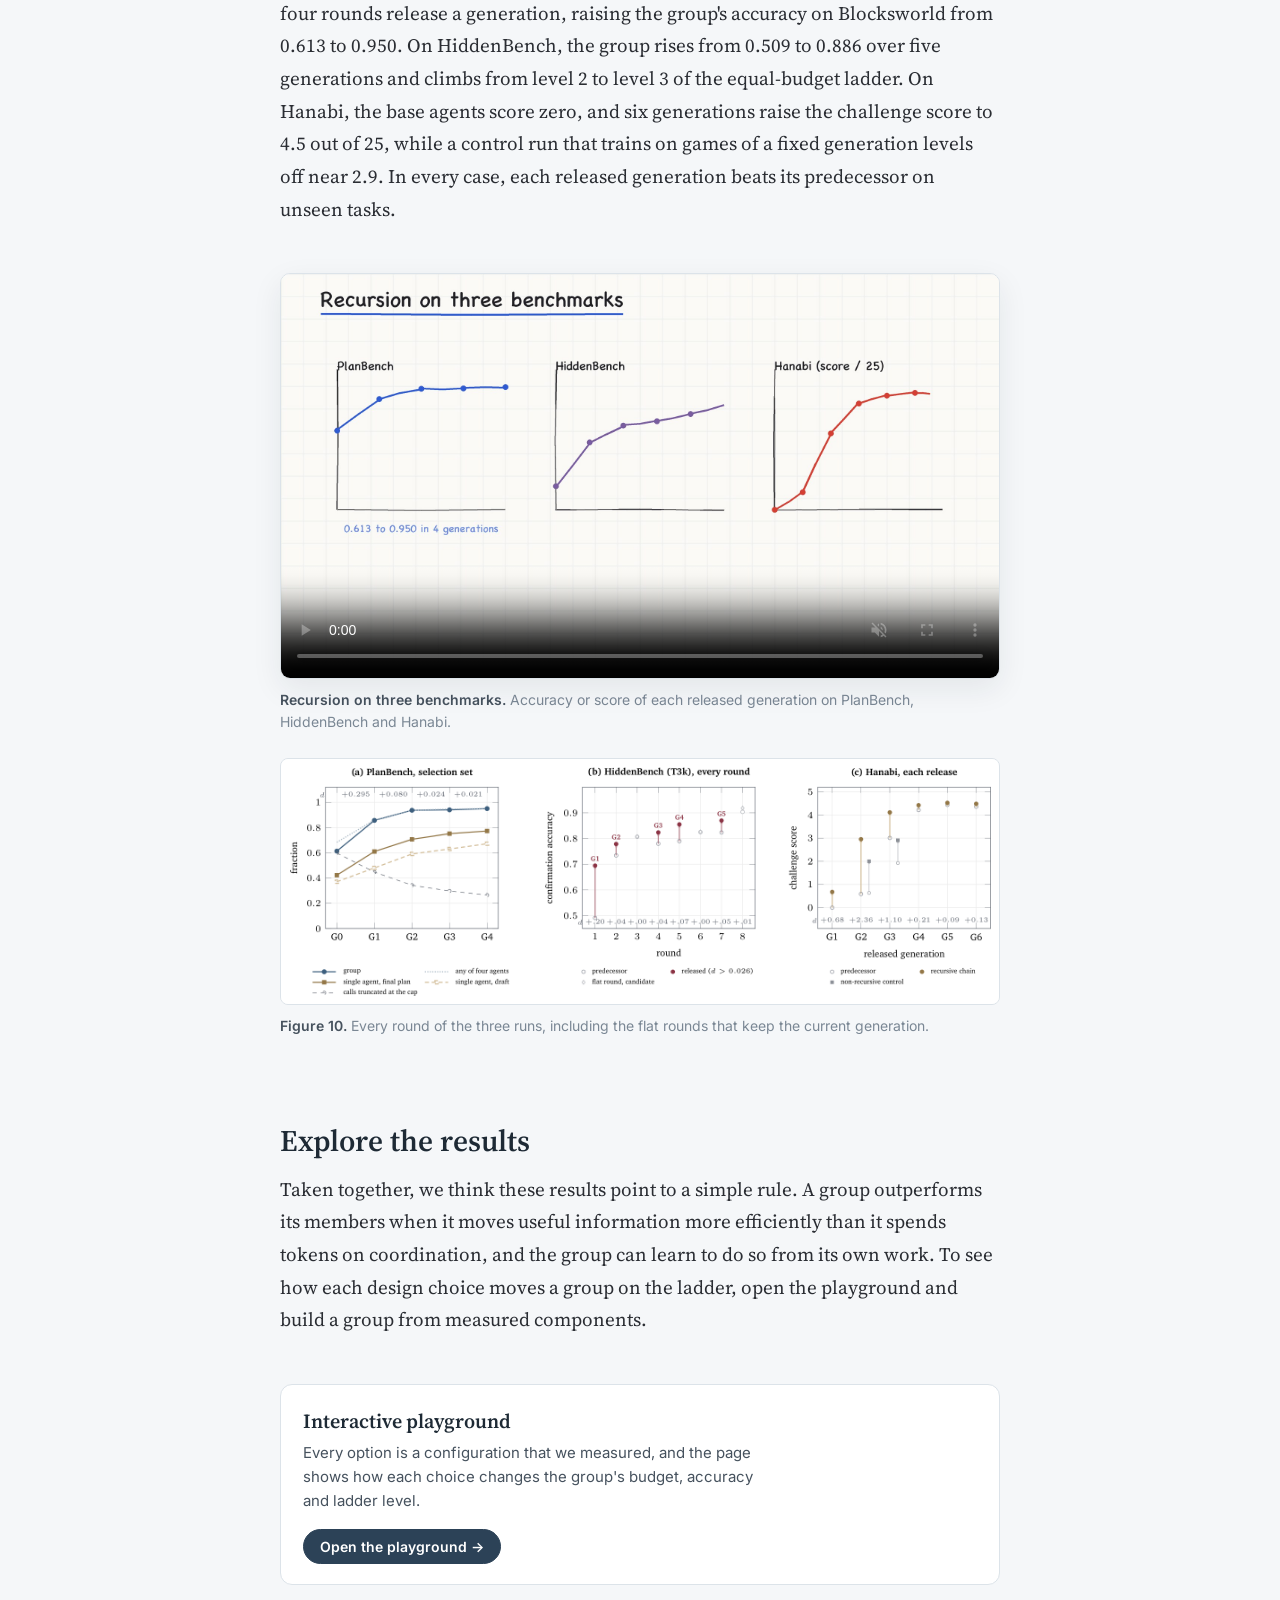
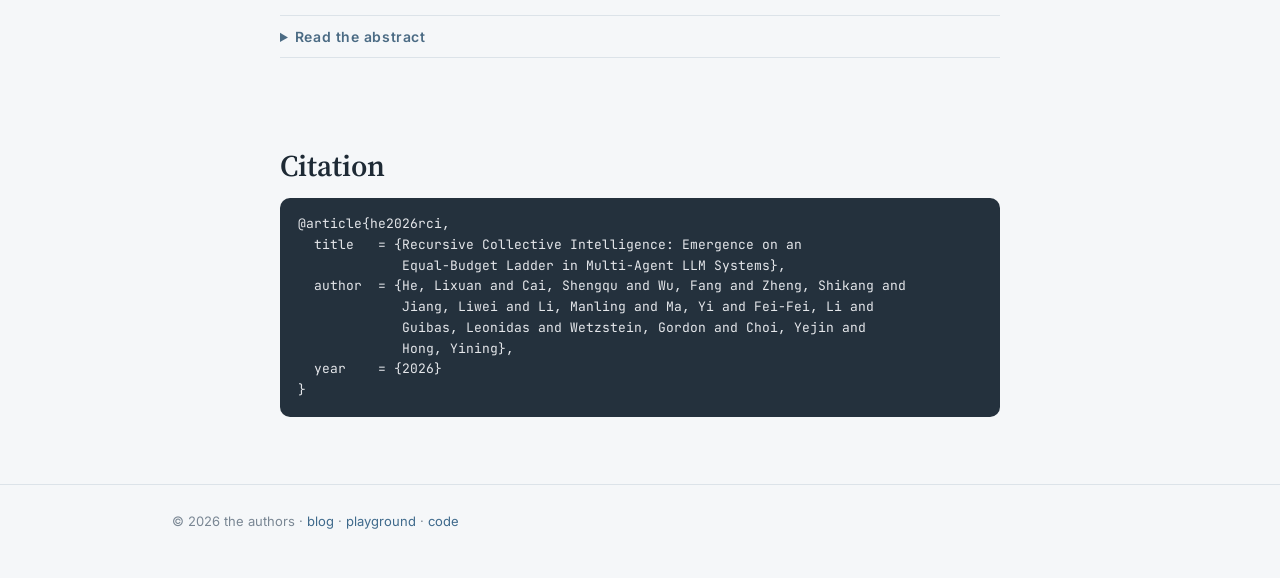
==== commit a28a9f79: "Homepage: slow looping background animation of interacting agents and recursive generations (canvas," ====
--- a/index.html
+++ b/index.html
@@ -30,9 +30,16 @@
   details.abs{border-top:1px solid var(--line);border-bottom:1px solid var(--line);padding:12px 0;margin:30px 0}
   details.abs summary{cursor:pointer;font:600 14px var(--sans);color:var(--accent);letter-spacing:.04em}
   details.abs p{margin-top:12px}
+  #bgfx{position:absolute;top:0;left:0;width:100%;height:min(100vh,980px);min-height:640px;z-index:0;pointer-events:none;
+    -webkit-mask-image:linear-gradient(to bottom,#000 0%,#000 62%,transparent 100%);mask-image:linear-gradient(to bottom,#000 0%,#000 62%,transparent 100%)}
+  main.wrap{position:relative;z-index:1}
+  .head{position:relative}
+  .head::before{content:"";position:absolute;inset:-10px -40px 0;z-index:-1;pointer-events:none;
+    background:radial-gradient(ellipse 60% 55% at 50% 42%,rgba(245,247,249,.82),rgba(245,247,249,0) 72%)}
 </style>
 </head>
 <body>
+<canvas id="bgfx" aria-hidden="true"></canvas>
 <div class="topbar"><div class="wrap">
   <a class="brand" href="./">RCI<span>.</span></a>
   <div class="nav-links"><a class="on" href="./">Project</a><a href="blog/">Blog</a><a href="playground/">Playground</a><a href="https://github.com/lixuan27/RCI-official">Code</a></div>
@@ -158,5 +165,6 @@
 </div>
 </main>
 <footer><div class="wrap">© 2026 the authors · <a href="blog/">blog</a> · <a href="playground/">playground</a> · <a href="https://github.com/lixuan27/RCI-official">code</a></div></footer>
+<script src="assets/bgfx.js"></script>
 </body>
 </html>
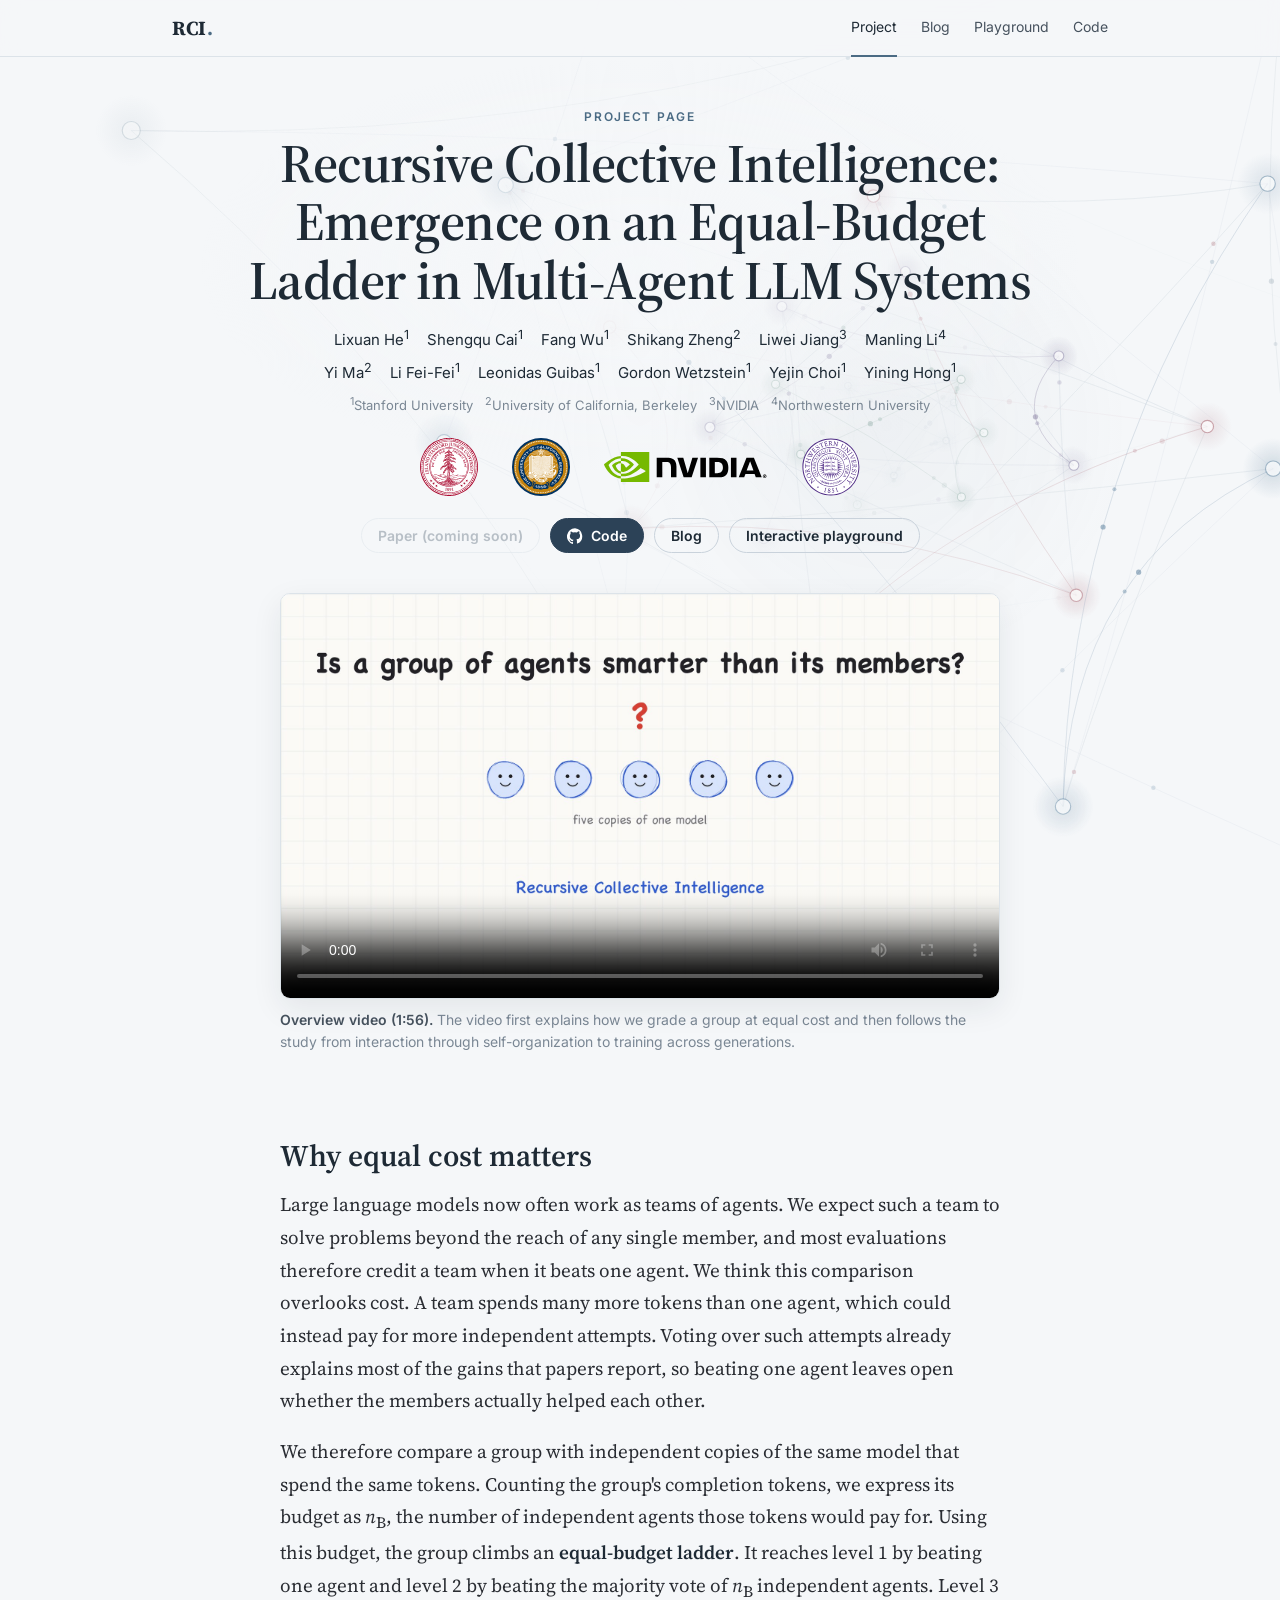
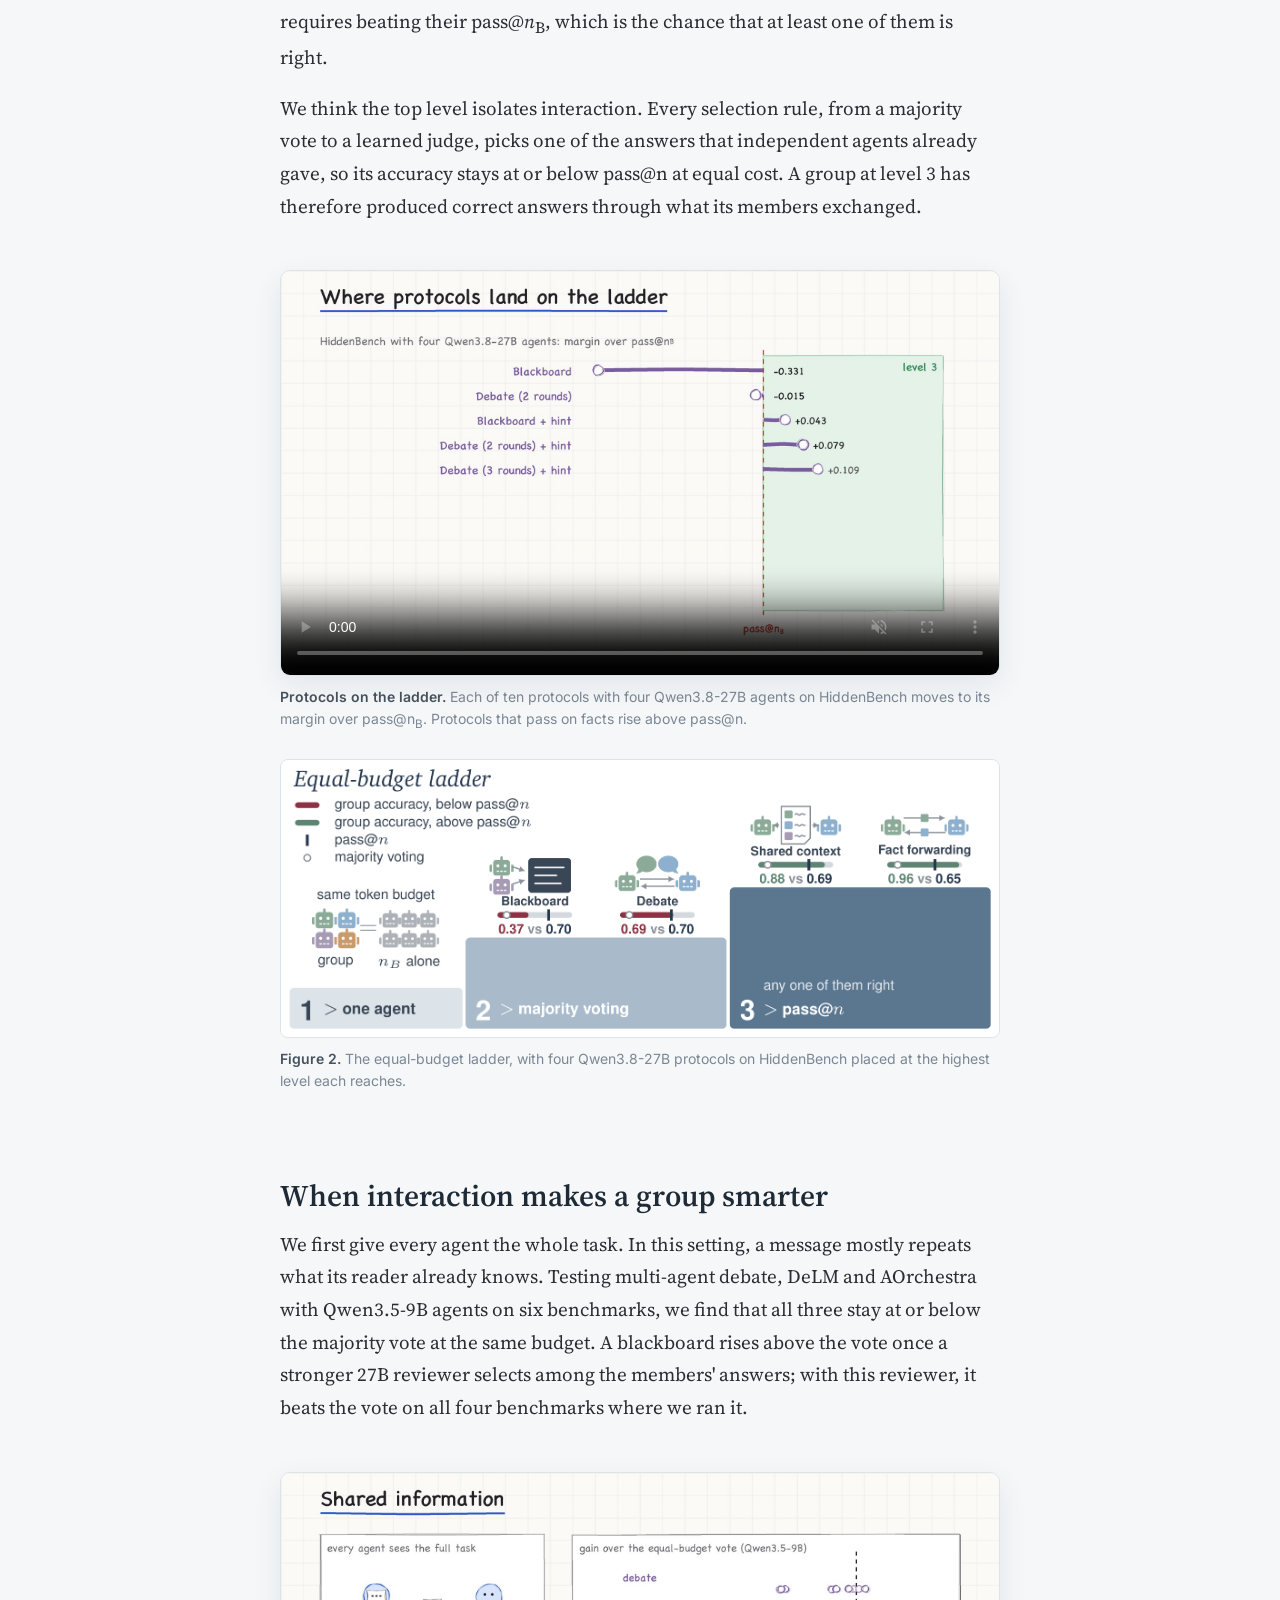
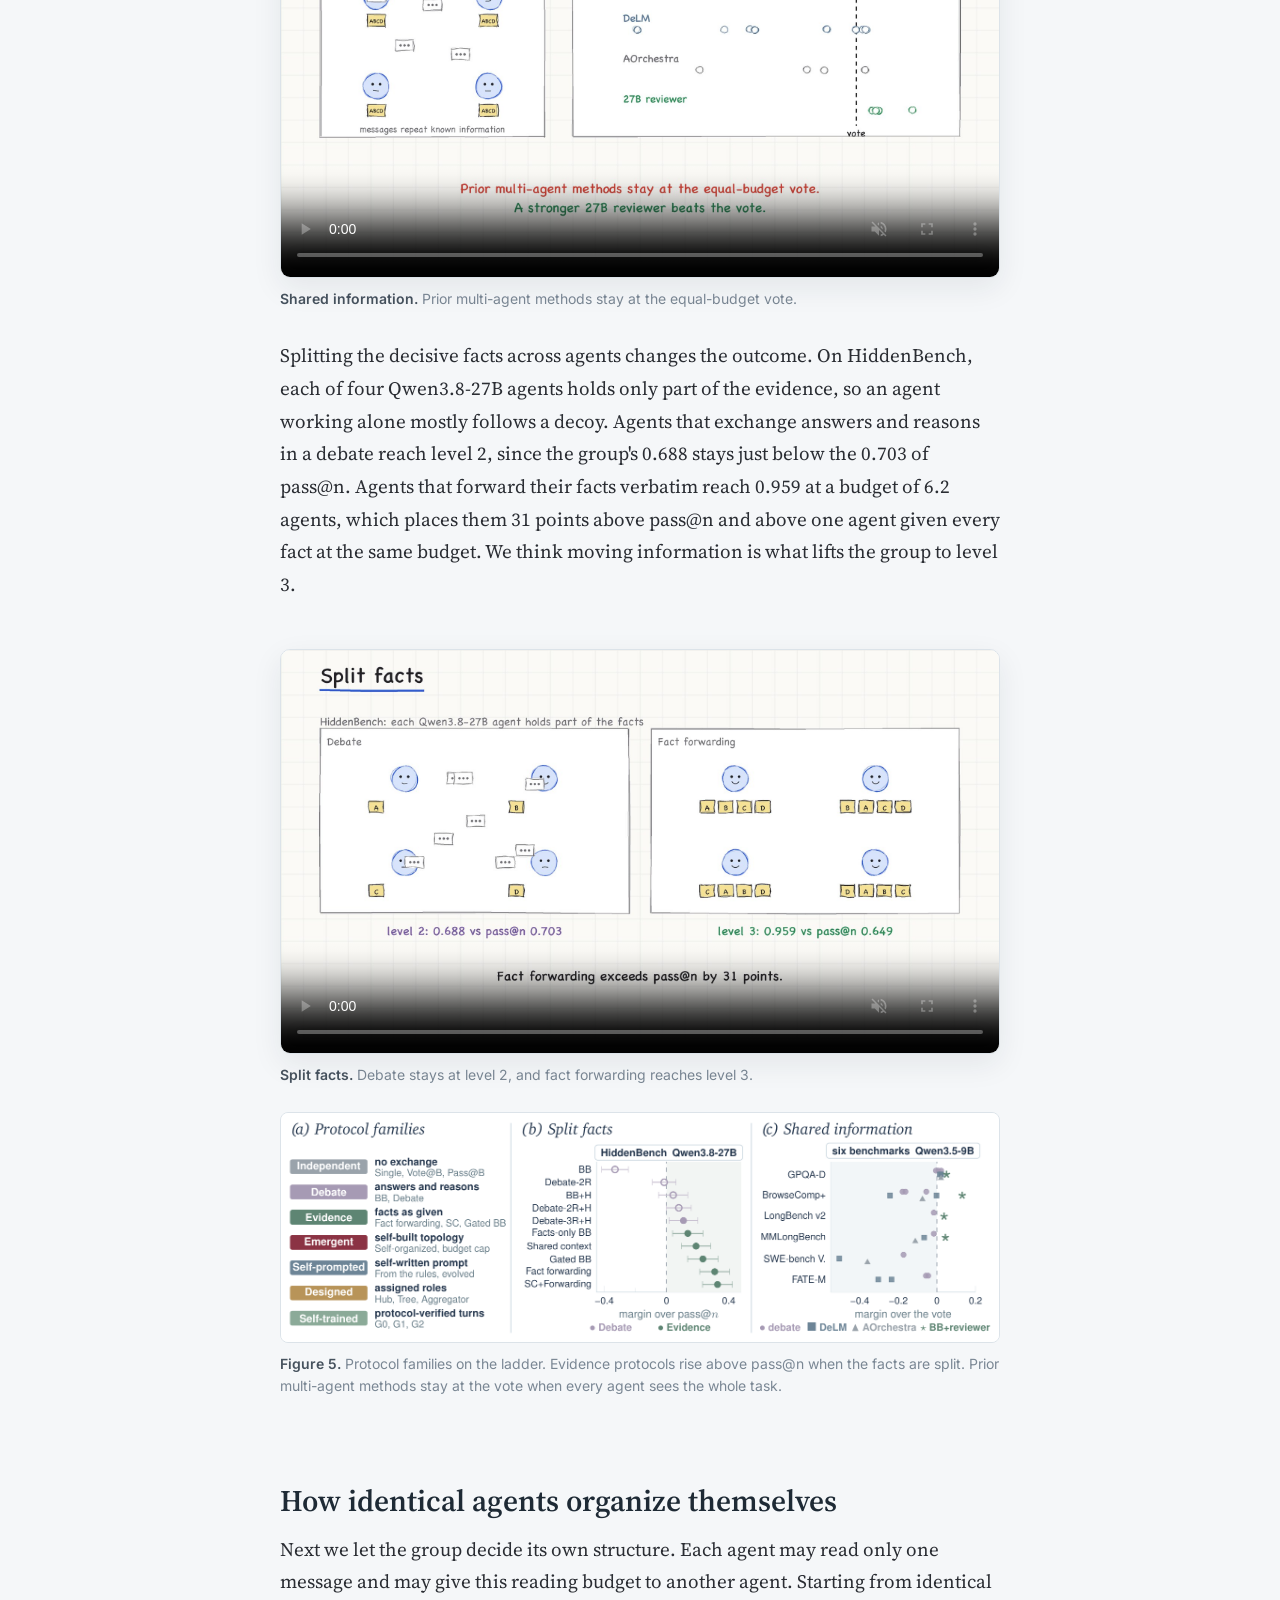
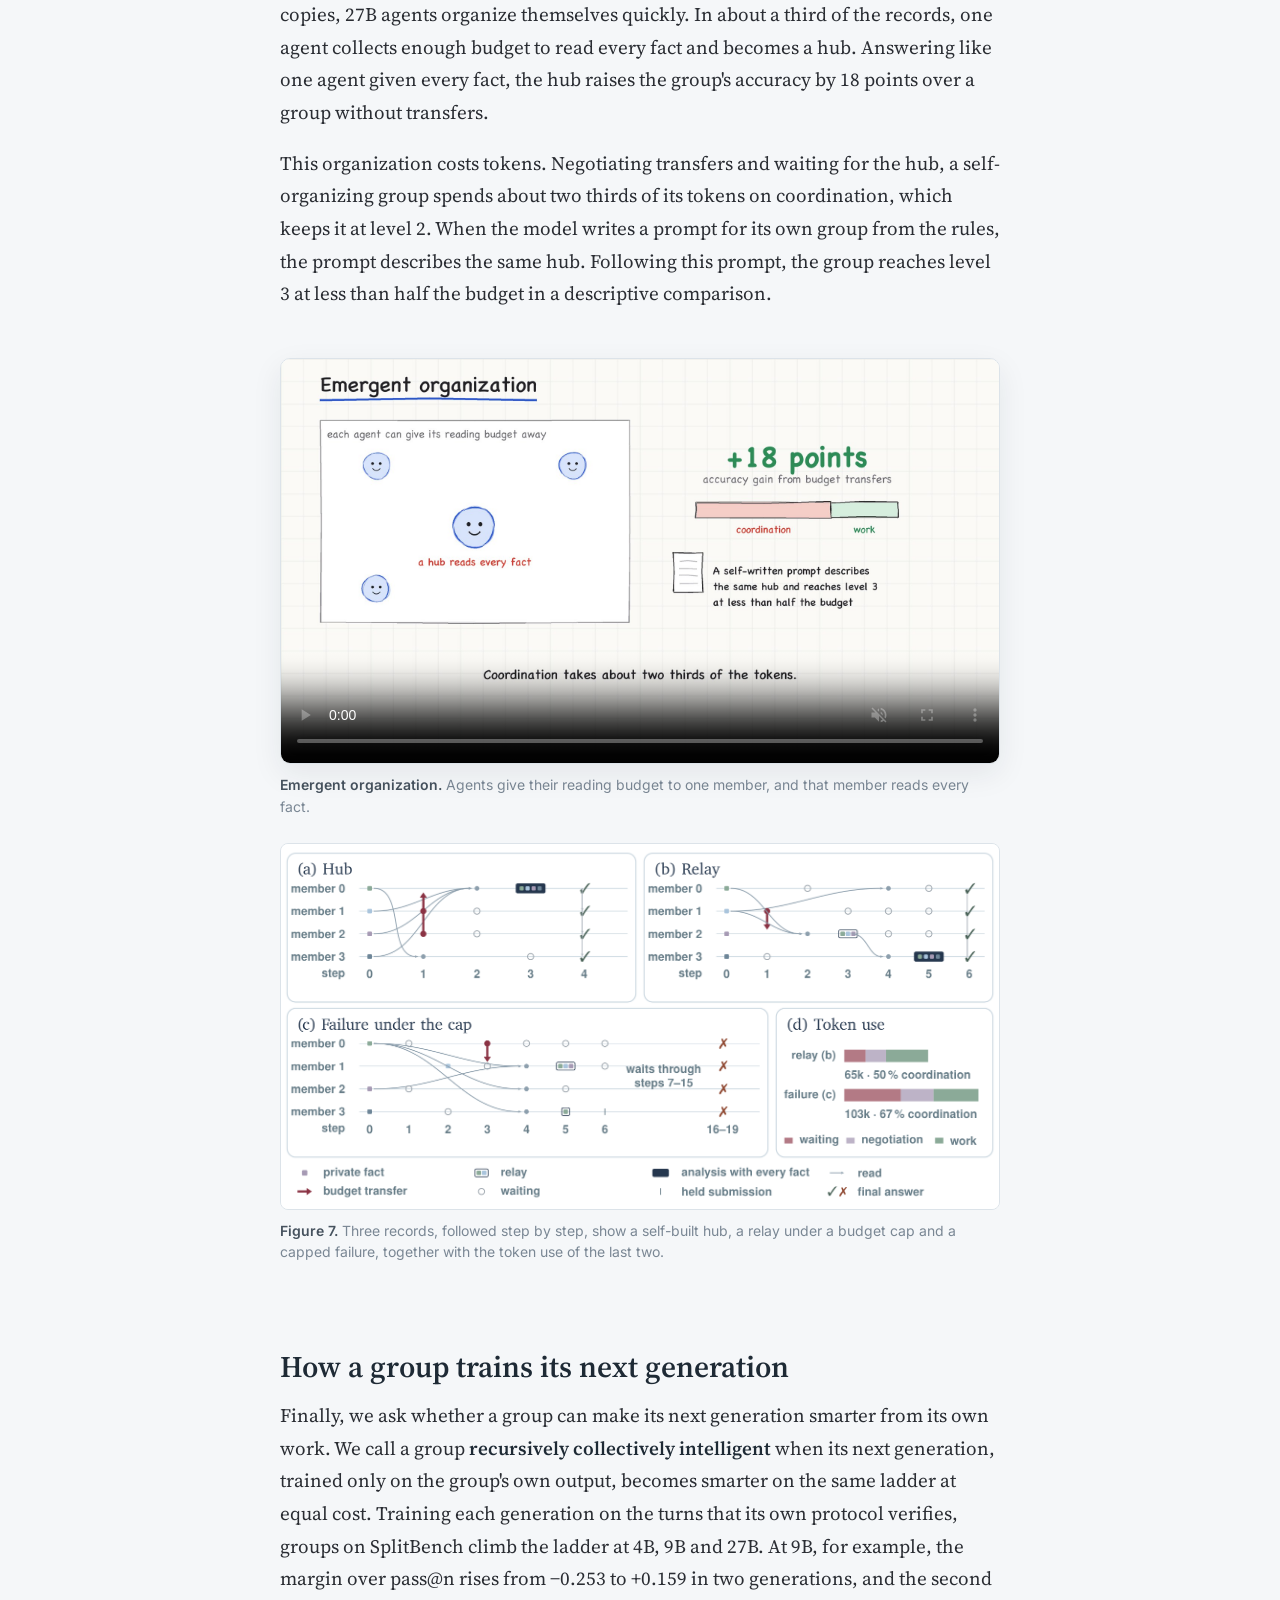
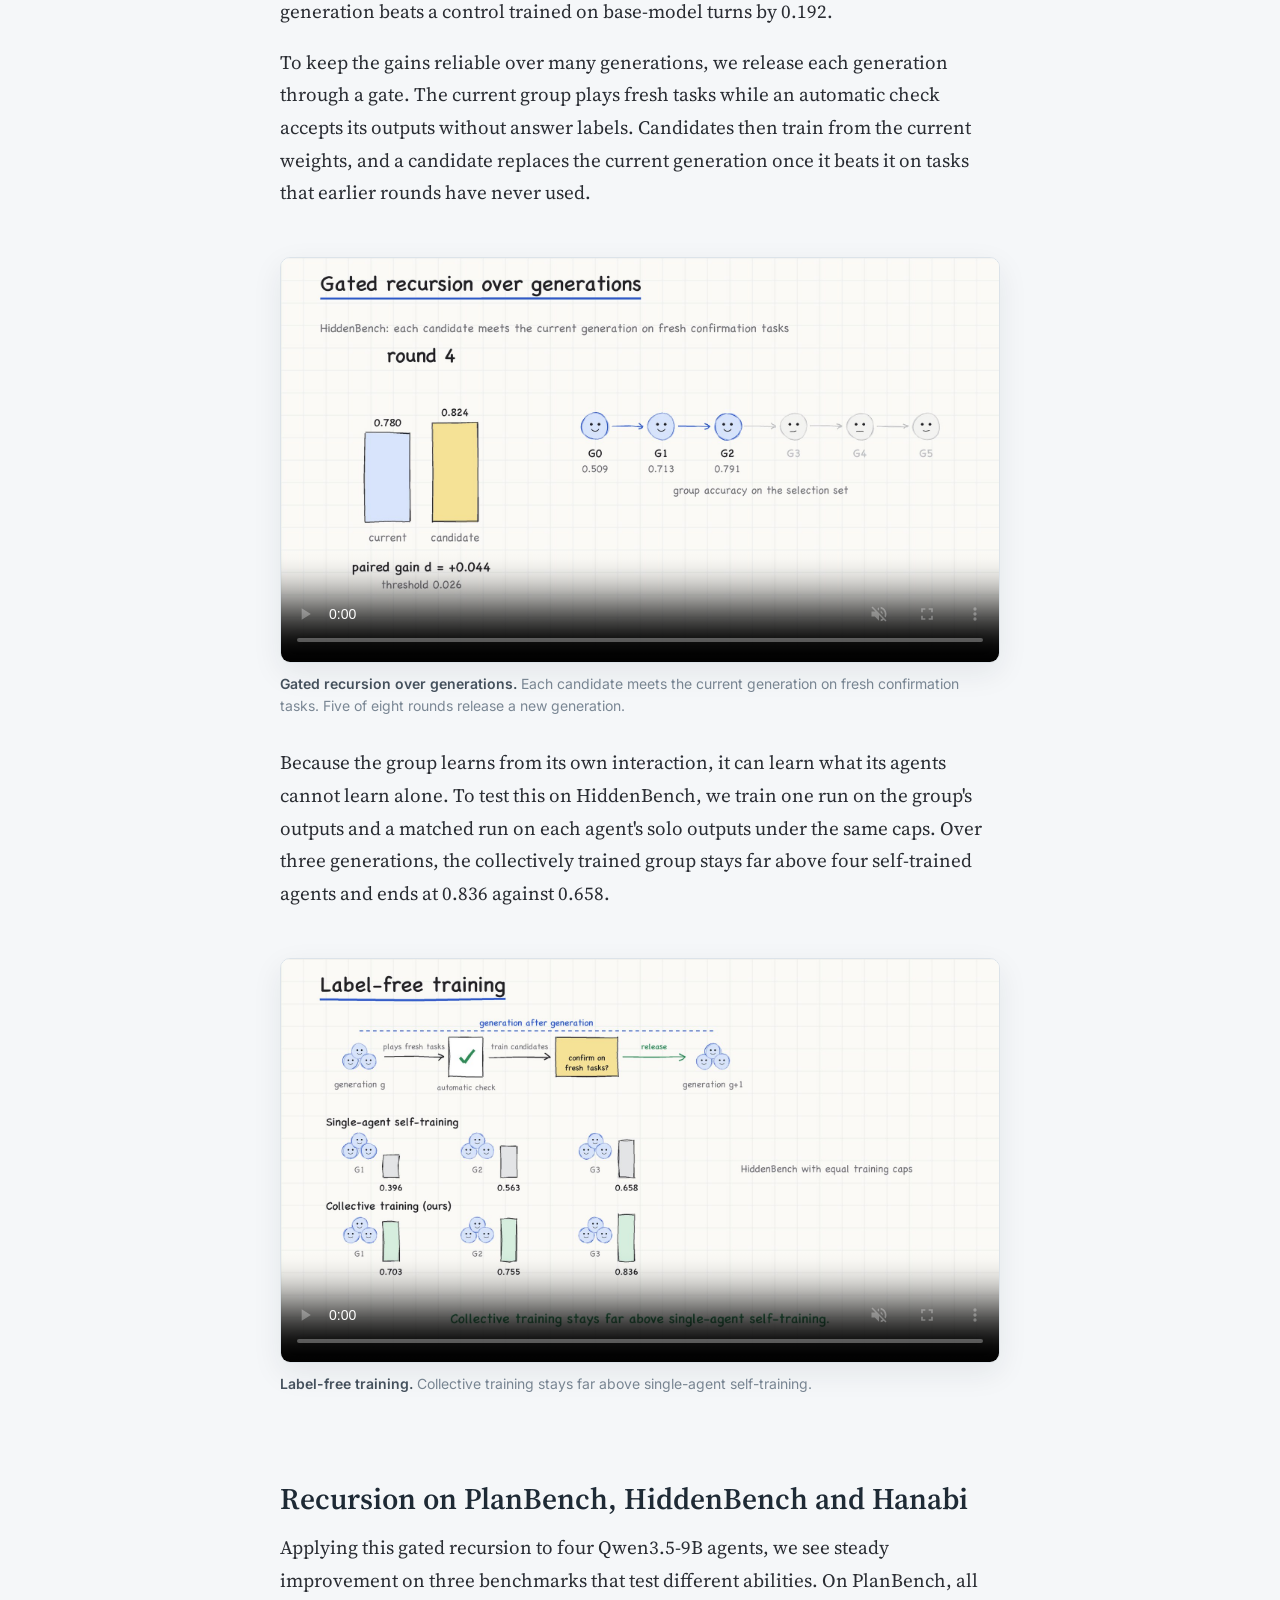
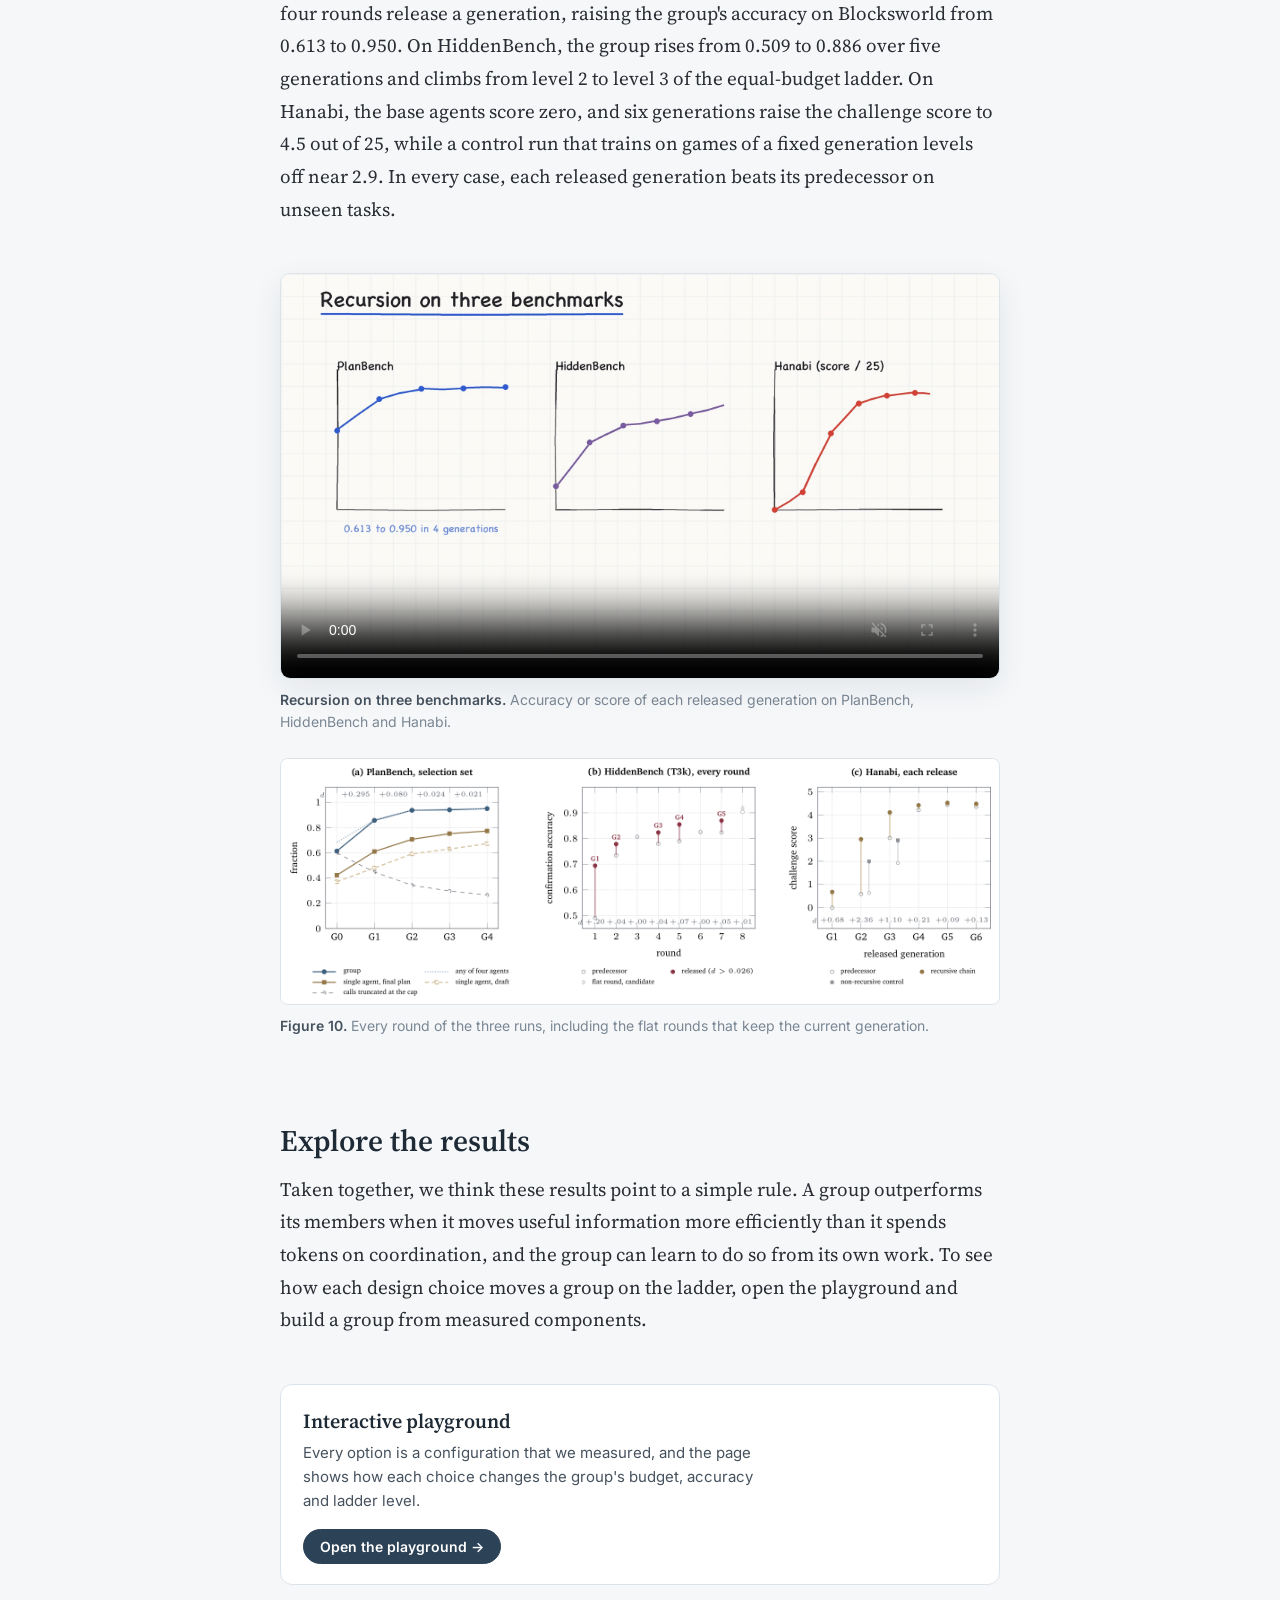
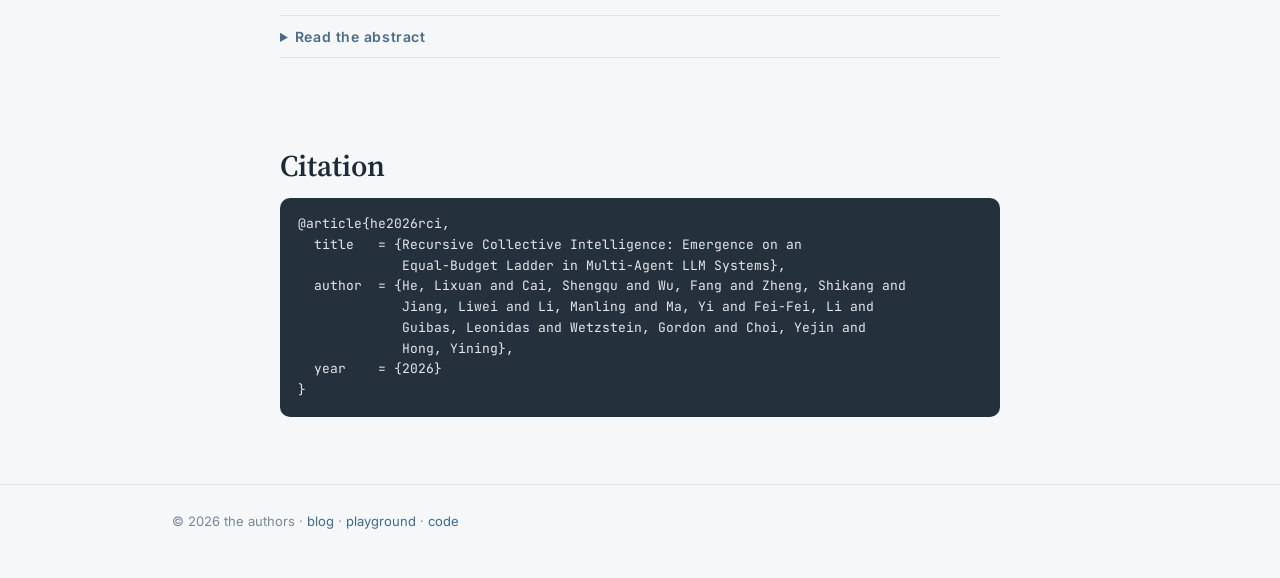
==== commit e09ba8be: "Background animation across the whole homepage, blog and playground: fixed canvas, dense at the top " ====
--- a/index.html
+++ b/index.html
@@ -30,8 +30,7 @@
   details.abs{border-top:1px solid var(--line);border-bottom:1px solid var(--line);padding:12px 0;margin:30px 0}
   details.abs summary{cursor:pointer;font:600 14px var(--sans);color:var(--accent);letter-spacing:.04em}
   details.abs p{margin-top:12px}
-  #bgfx{position:absolute;top:0;left:0;width:100%;height:min(100vh,980px);min-height:640px;z-index:0;pointer-events:none;
-    -webkit-mask-image:linear-gradient(to bottom,#000 0%,#000 62%,transparent 100%);mask-image:linear-gradient(to bottom,#000 0%,#000 62%,transparent 100%)}
+  #bgfx{position:fixed;inset:0;width:100vw;height:100vh;z-index:0;pointer-events:none}
   main.wrap{position:relative;z-index:1}
   .head{position:relative}
   .head::before{content:"";position:absolute;inset:-10px -40px 0;z-index:-1;pointer-events:none;
@@ -39,7 +38,7 @@
 </style>
 </head>
 <body>
-<canvas id="bgfx" aria-hidden="true"></canvas>
+<canvas id="bgfx" aria-hidden="true" data-quiet="0.82" data-quiet-after="420" data-col="780"></canvas>
 <div class="topbar"><div class="wrap">
   <a class="brand" href="./">RCI<span>.</span></a>
   <div class="nav-links"><a class="on" href="./">Project</a><a href="blog/">Blog</a><a href="playground/">Playground</a><a href="https://github.com/lixuan27/RCI-official">Code</a></div>
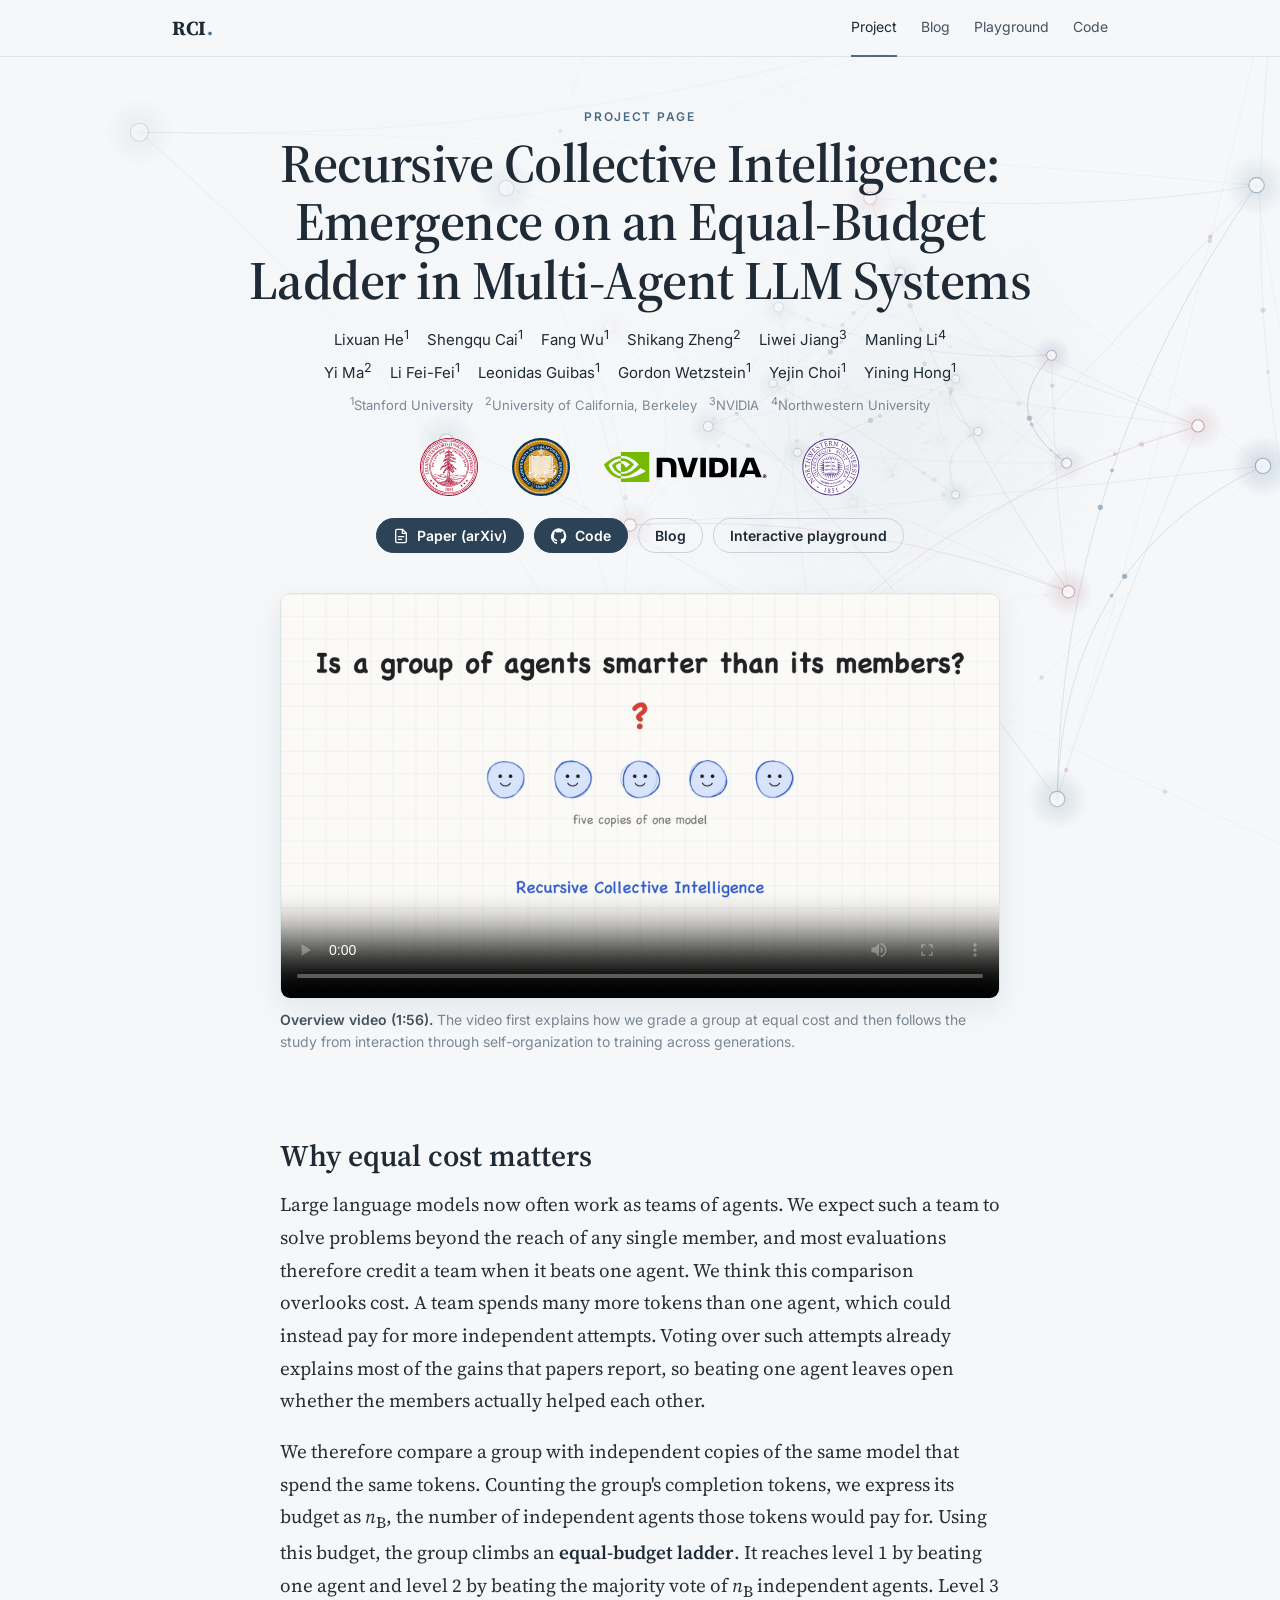
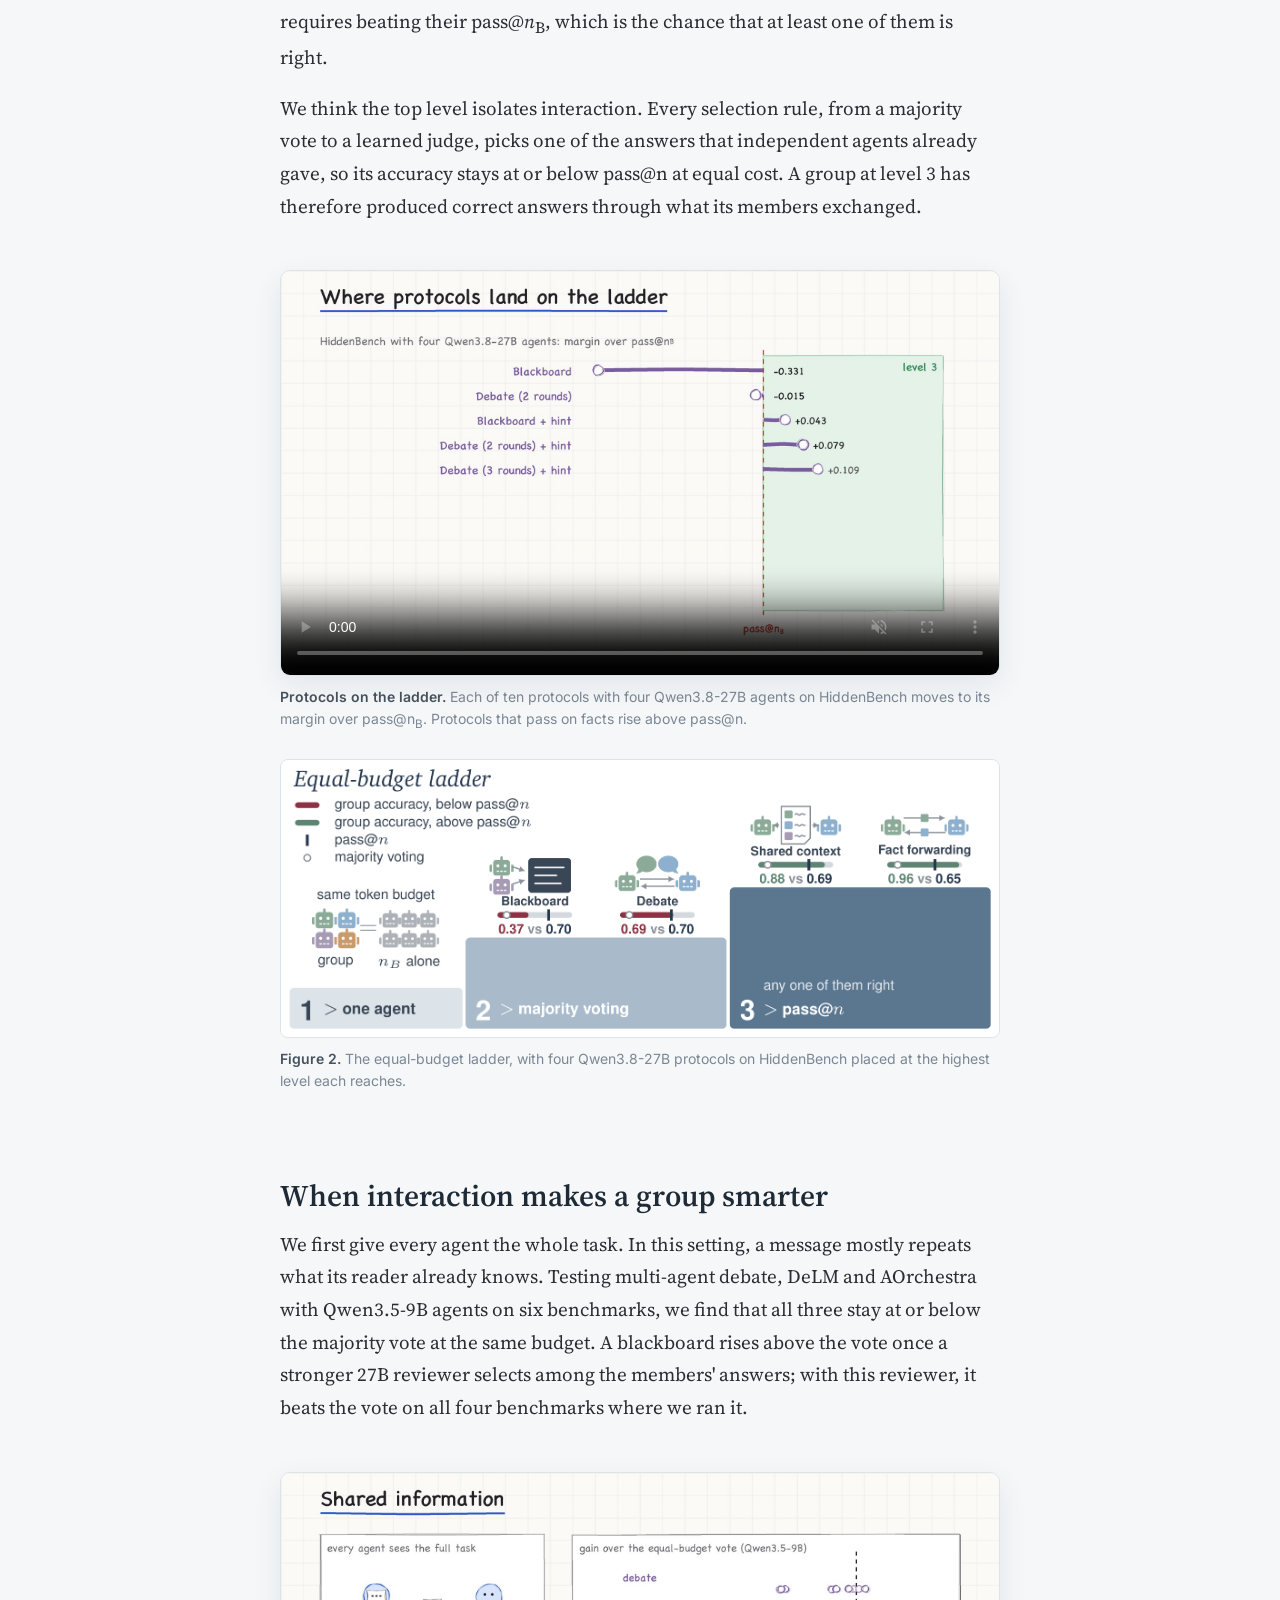
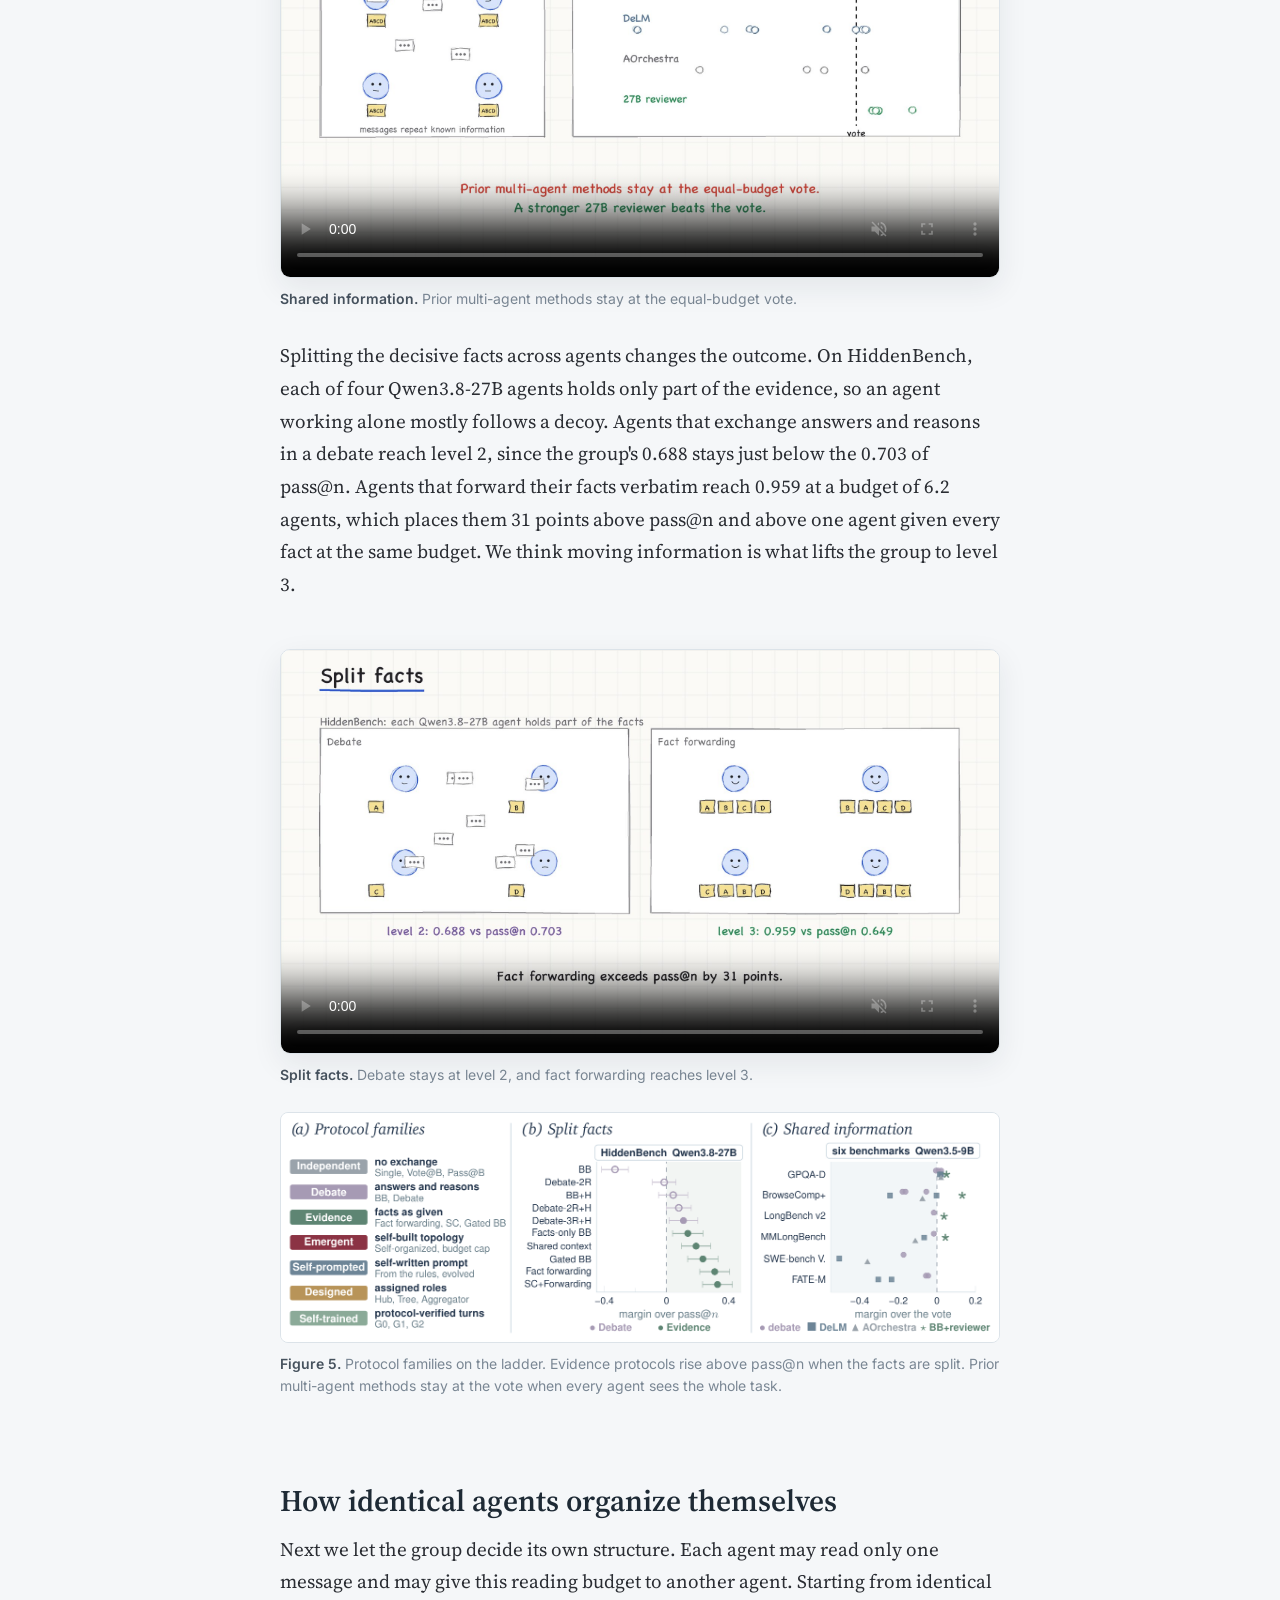
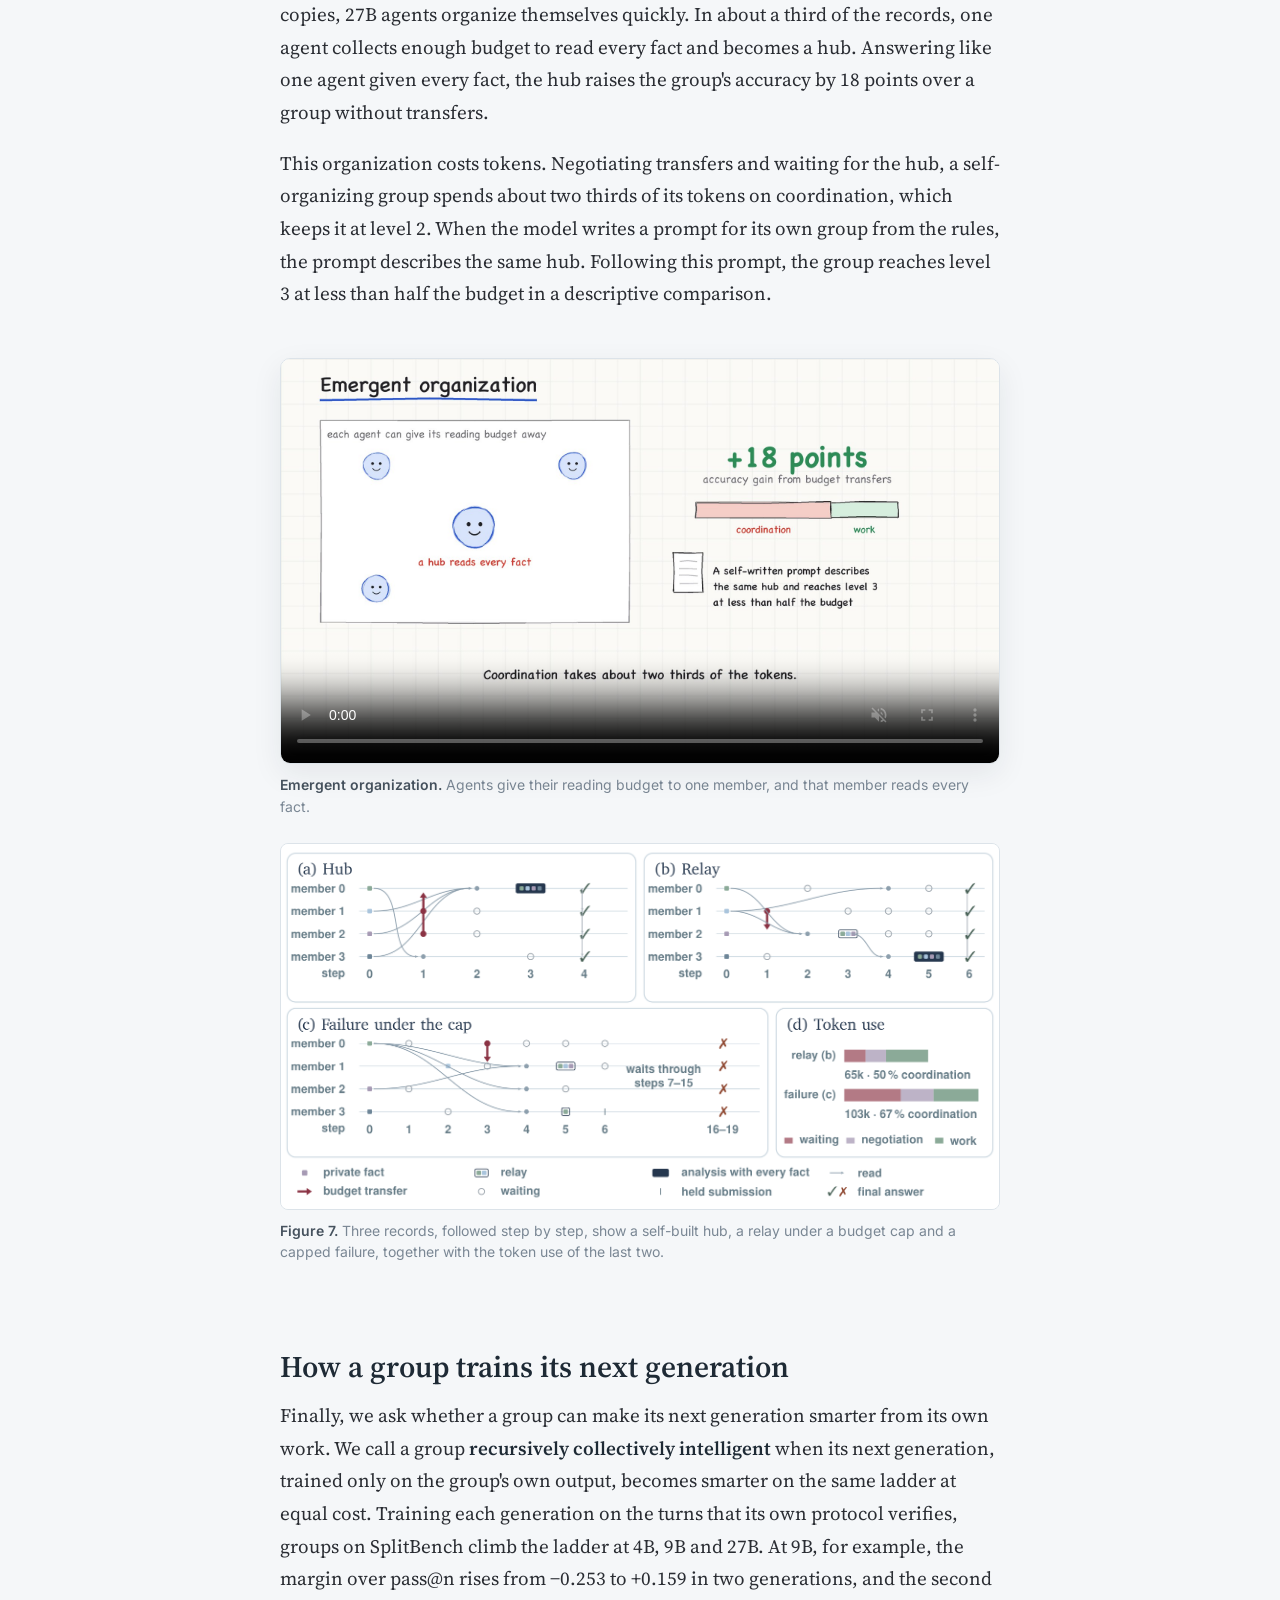
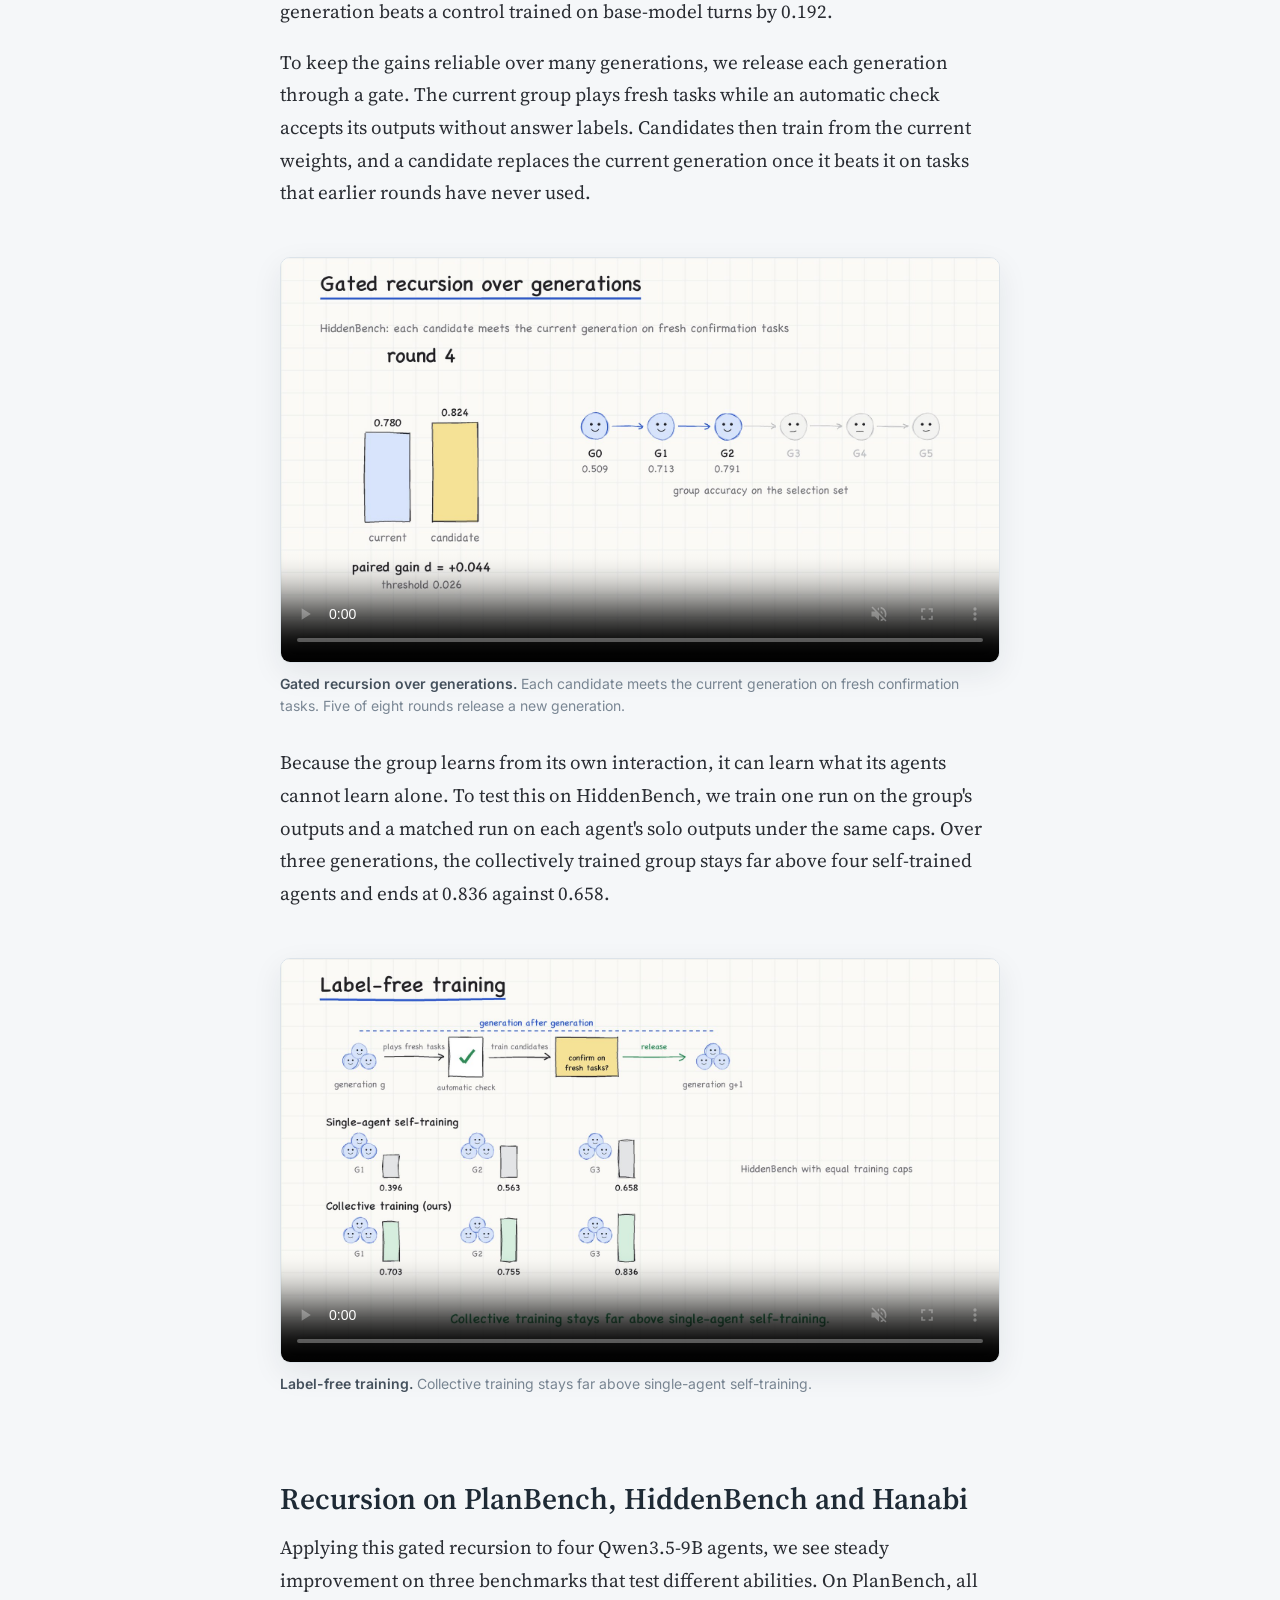
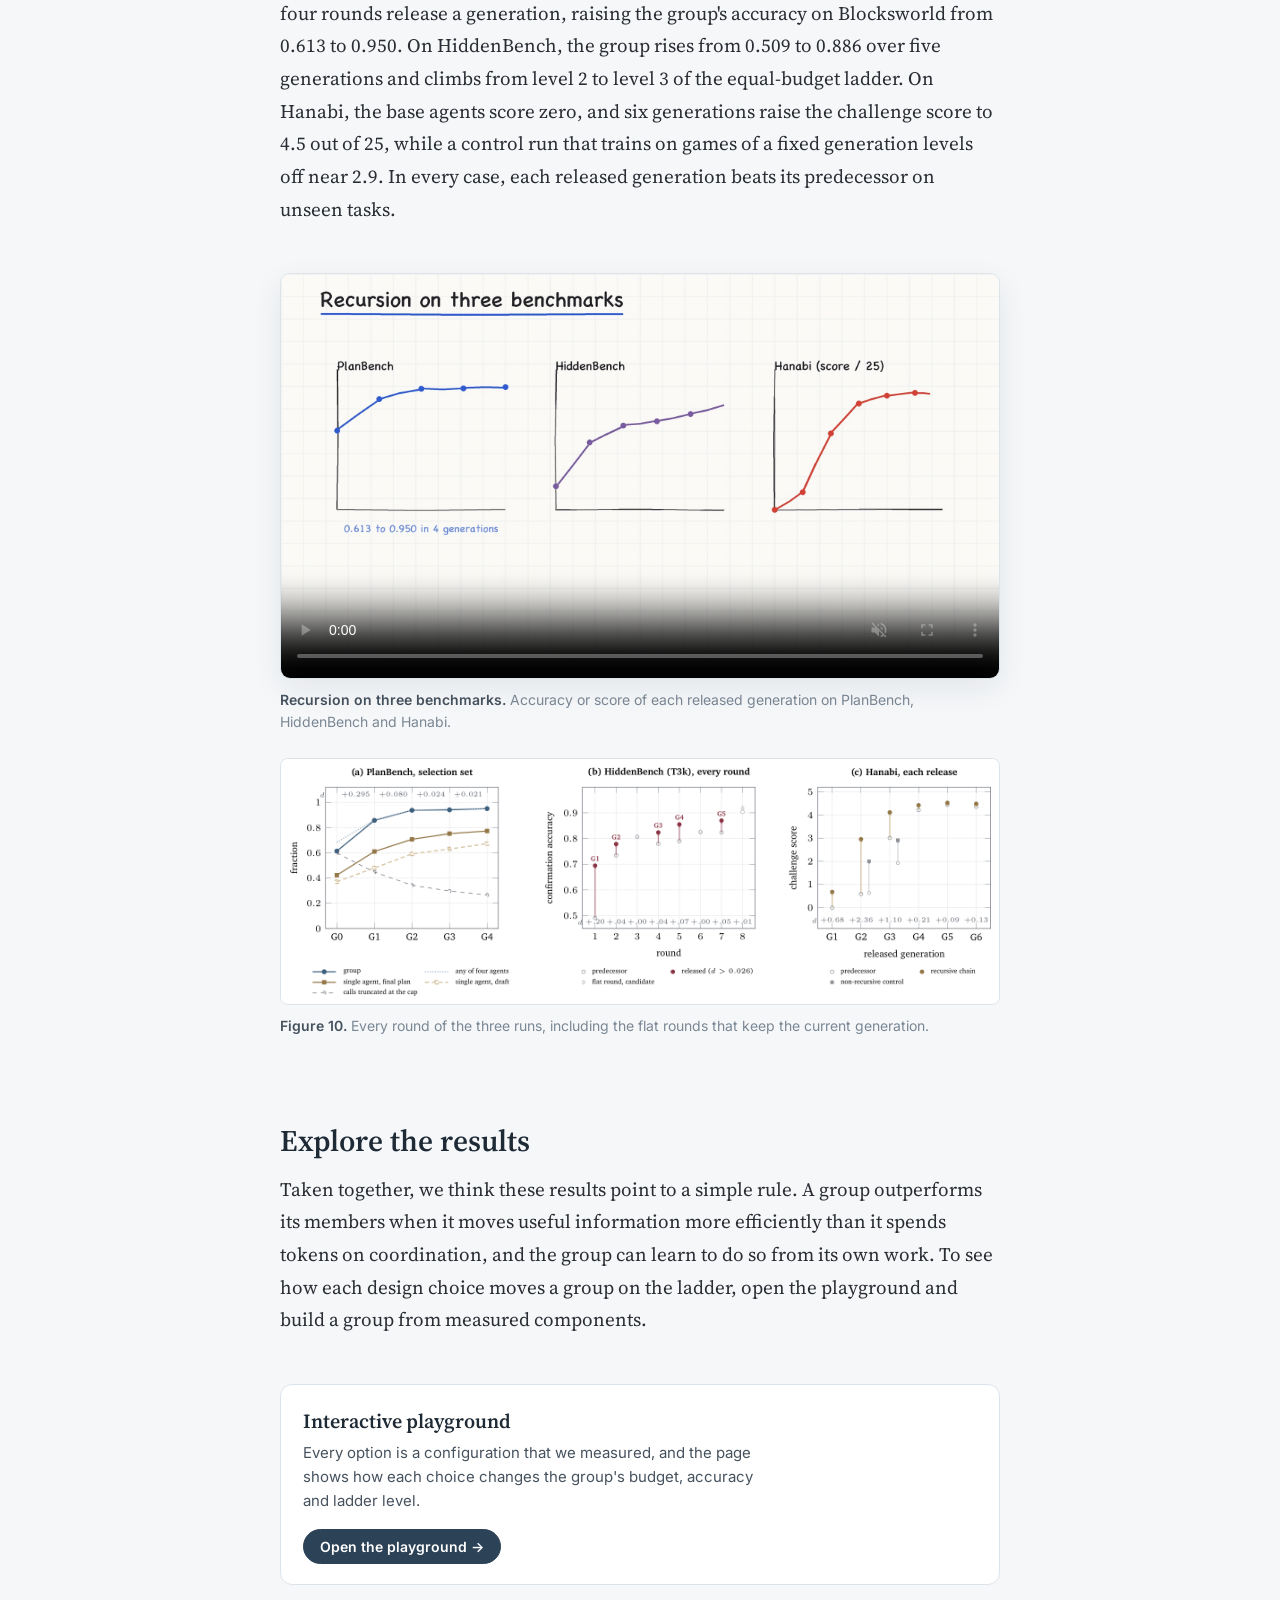
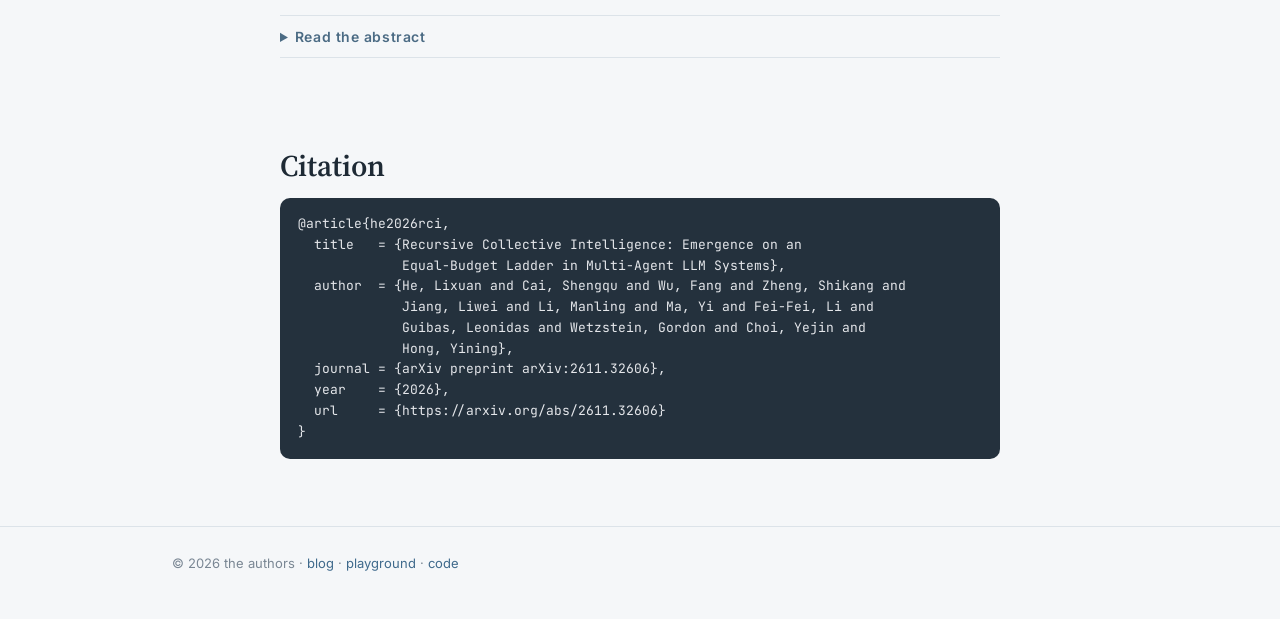
==== commit e4c5241a: "Link the paper buttons and BibTeX to arXiv 2611.32606 Co-Authored-By: Claude Opus 5.5 <noreply@anthr" ====
--- a/index.html
+++ b/index.html
@@ -58,7 +58,7 @@
     <img src="assets/logos/northwestern.svg" alt="Northwestern University" class="seal">
   </div>
   <div class="btns">
-    <a class="btn off" aria-disabled="true">Paper (coming soon)</a>
+    <a class="btn" href="https://arxiv.org/abs/2611.32606"><svg viewBox="0 0 24 24" fill="none" stroke="currentColor" stroke-width="2" stroke-linecap="round" stroke-linejoin="round"><path d="M14 2H6a2 2 0 0 0-2 2v16a2 2 0 0 0 2 2h12a2 2 0 0 0 2-2V8z"/><path d="M14 2v6h6"/><path d="M8 13h8M8 17h5"/></svg>Paper (arXiv)</a>
     <a class="btn" href="https://github.com/lixuan27/RCI-official"><svg viewBox="0 0 24 24" fill="currentColor"><path d="M12 .5a12 12 0 0 0-3.8 23.4c.6.1.8-.3.8-.6v-2.2c-3.3.7-4-1.4-4-1.4-.6-1.4-1.4-1.8-1.4-1.8-1.1-.7.1-.7.1-.7 1.2.1 1.8 1.2 1.8 1.2 1.1 1.8 2.8 1.3 3.5 1 .1-.8.4-1.3.8-1.6-2.7-.3-5.5-1.3-5.5-6 0-1.3.5-2.4 1.2-3.2-.1-.3-.5-1.5.1-3.2 0 0 1-.3 3.3 1.2a11.5 11.5 0 0 1 6 0C17.3 4.6 18.3 5 18.3 5c.7 1.7.3 2.9.1 3.2.8.8 1.2 1.9 1.2 3.2 0 4.6-2.8 5.6-5.5 5.9.4.4.8 1.1.8 2.2v3.3c0 .3.2.7.8.6A12 12 0 0 0 12 .5"/></svg>Code</a>
     <a class="btn ghost" href="blog/">Blog</a>
     <a class="btn ghost" href="playground/">Interactive playground</a>
@@ -158,7 +158,9 @@
              Jiang, Liwei and Li, Manling and Ma, Yi and Fei-Fei, Li and
              Guibas, Leonidas and Wetzstein, Gordon and Choi, Yejin and
              Hong, Yining},
-  year    = {2026}
+  journal = {arXiv preprint arXiv:2611.32606},
+  year    = {2026},
+  url     = {https://arxiv.org/abs/2611.32606}
 }</pre>
   </section>
 </div>
